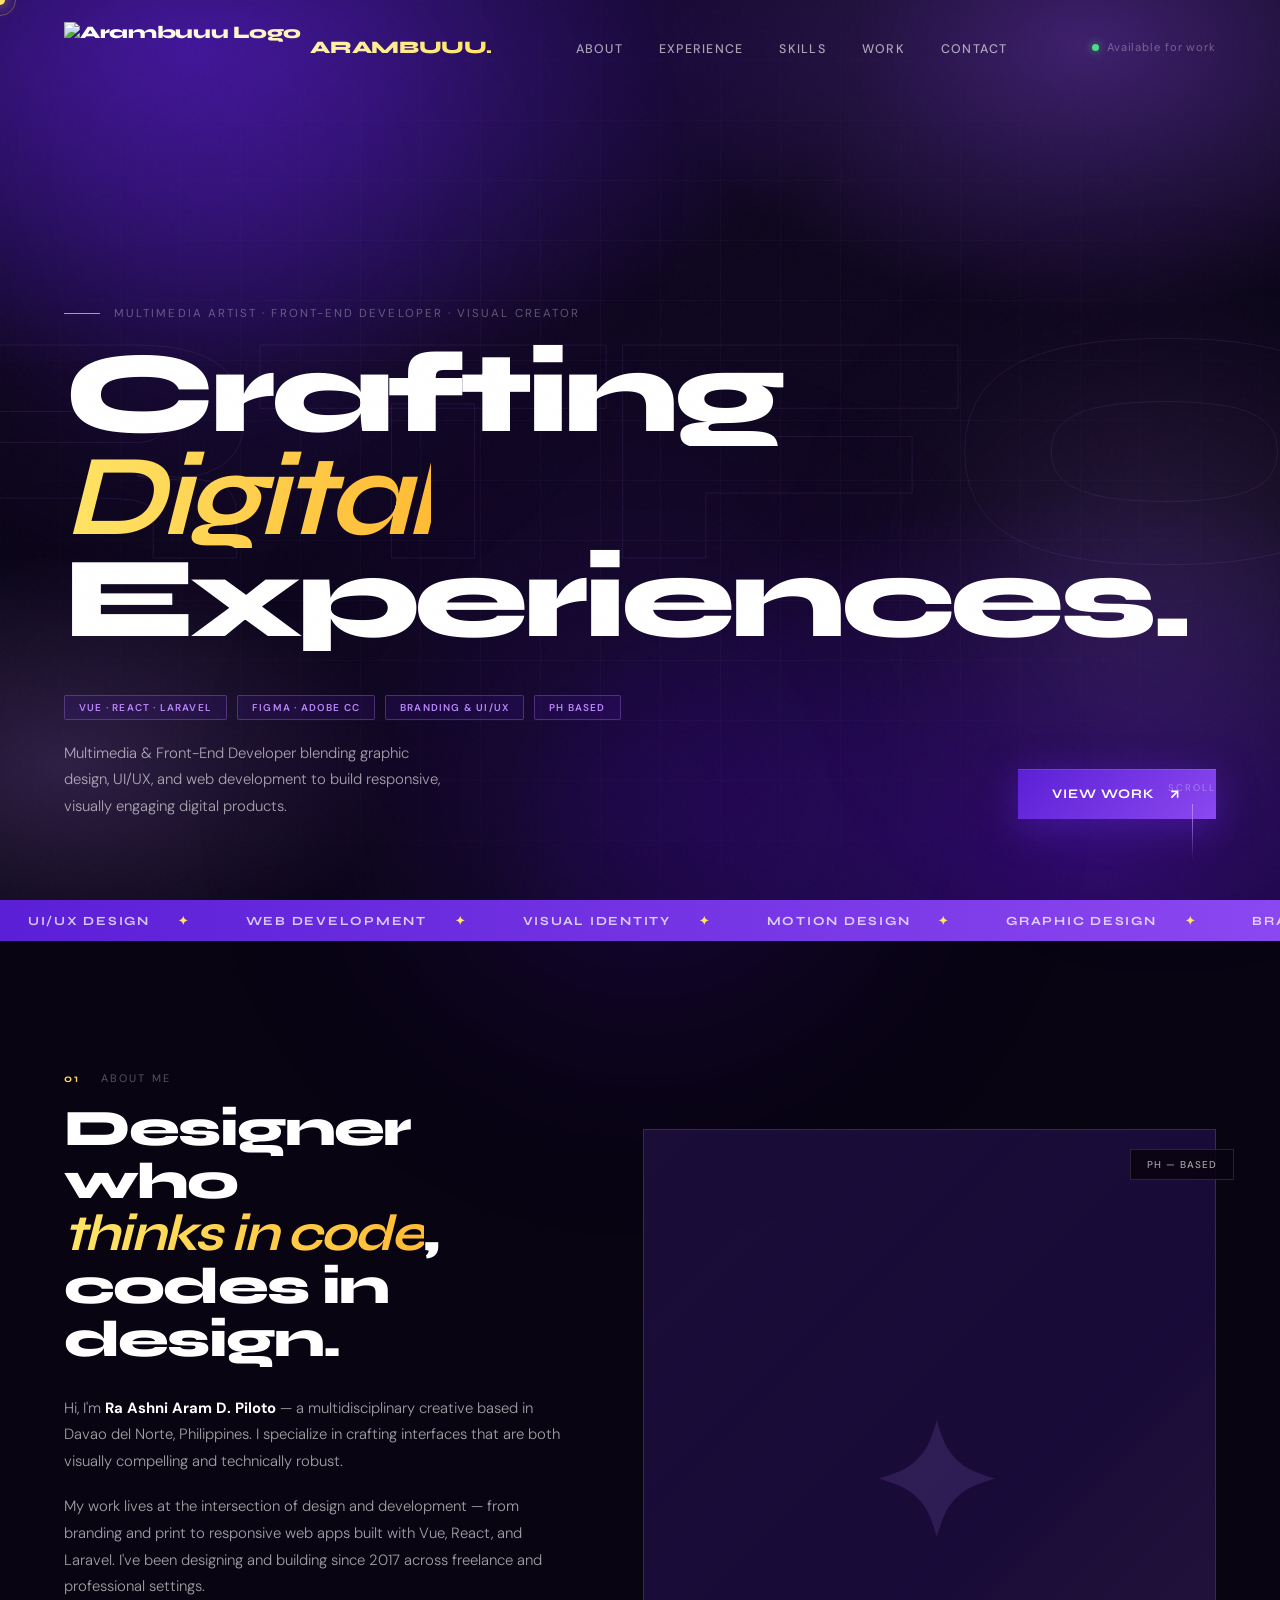
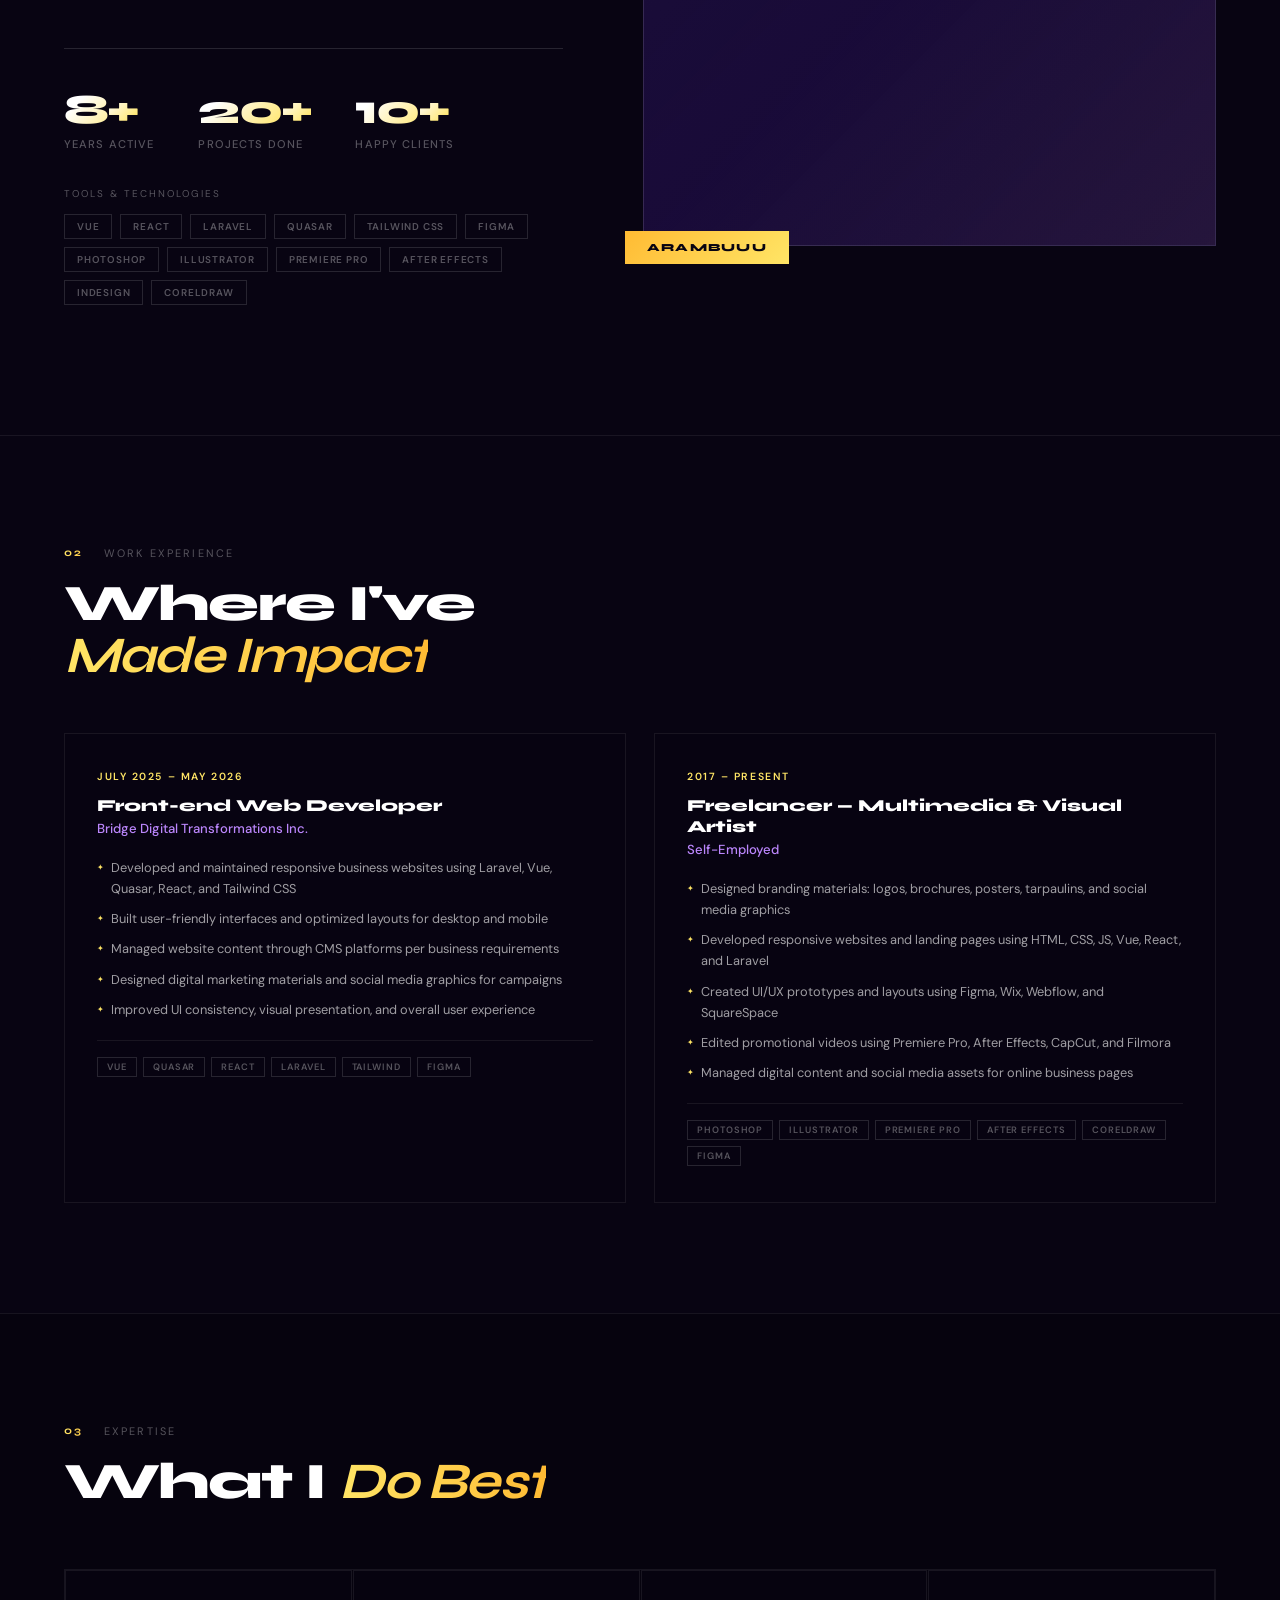
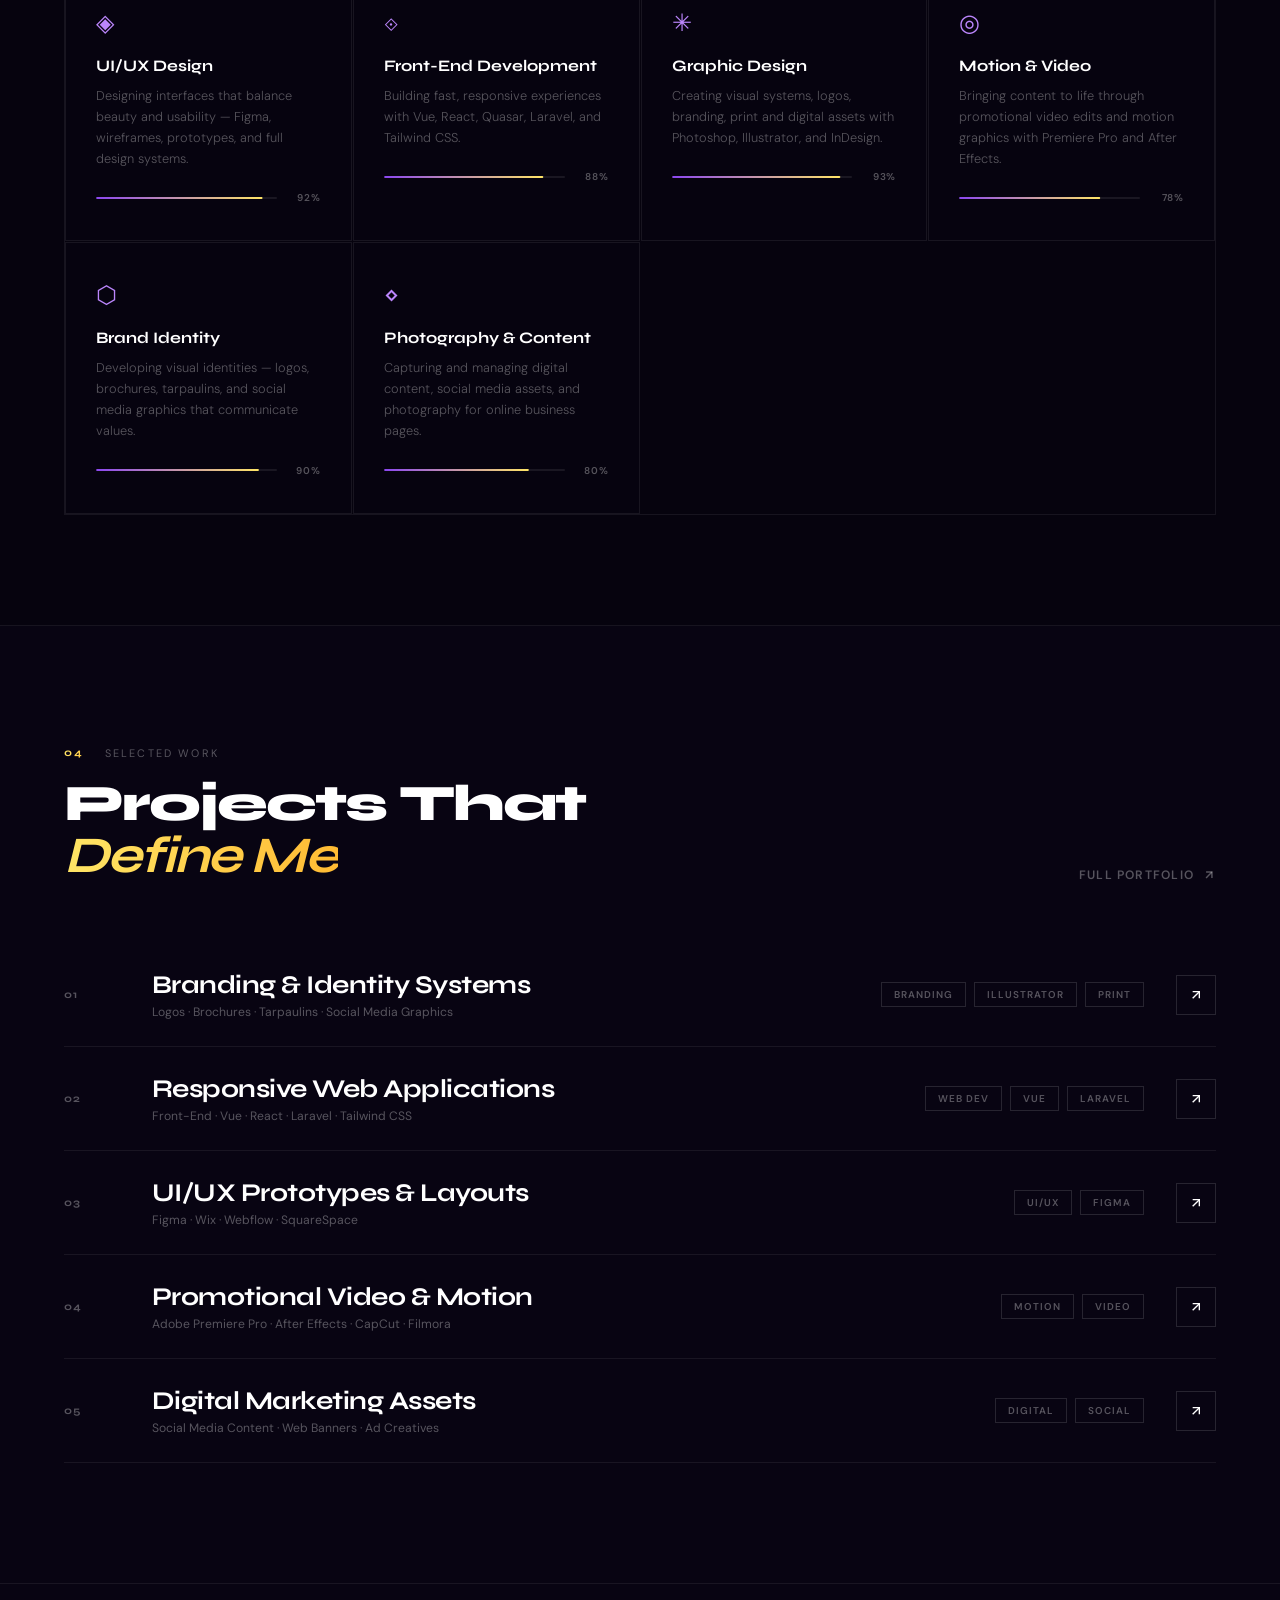
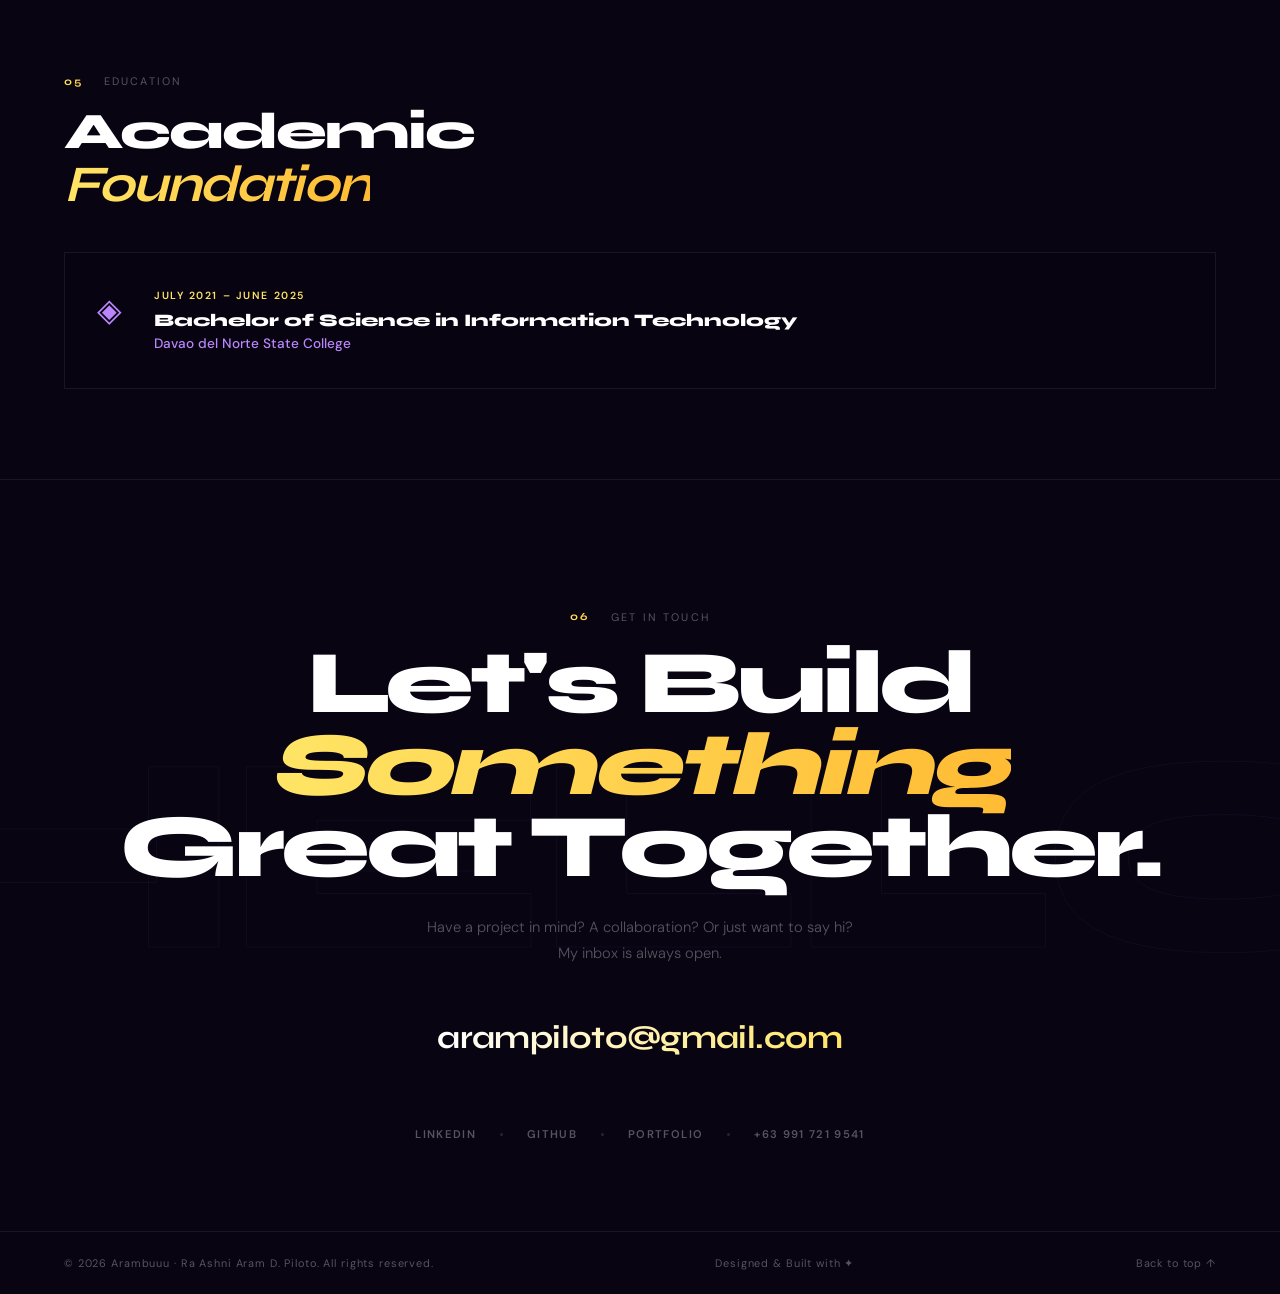
==== index.html @ 21a76e48 "update" ====
<!doctype html>
<html lang="en">
  <head>
    <meta charset="UTF-8" />
    <meta name="viewport" content="width=device-width, initial-scale=1.0" />
    <title>Arambuuu | Portfolio</title>
    <link
      rel="shortcut icon"
      href="https://ik.imagekit.io/arambuuu/Arambuuu/Arambuuu.png"
      type="image/x-icon"
    />
    <script src="https://cdnjs.cloudflare.com/ajax/libs/gsap/3.12.2/gsap.min.js"></script>
    <script src="https://cdnjs.cloudflare.com/ajax/libs/gsap/3.12.2/ScrollTrigger.min.js"></script>
    <script src="https://cdn.tailwindcss.com"></script>
    <link rel="preconnect" href="https://fonts.googleapis.com" />
    <link
      href="https://fonts.googleapis.com/css2?family=Syne:wght@400;600;700;800&family=DM+Sans:ital,wght@0,300;0,400;0,500;1,300&display=swap"
      rel="stylesheet"
    />
    <link rel="stylesheet" href="css/style.css" />
  </head>
  <body>
    <div class="orb orb-1"></div>
    <div class="orb orb-2"></div>
    <div class="orb orb-3"></div>

    <div id="cursor"></div>
    <div id="cursor-ring"></div>

    <div class="proj-preview" id="projPreview">
      <div class="proj-preview-inner" id="previewContent">✦</div>
    </div>

    <!-- Loader -->
    <div id="loader">
      <div id="loader-text"><span>ARAMBUUU</span></div>
      <div id="loader-bar-wrap"><div id="loader-bar"></div></div>
      <div id="loader-count">000</div>
    </div>

    <!-- Nav -->
    <nav id="navbar">
      <a href="#hero" class="nav-logo">
        <img
          src="https://ik.imagekit.io/arambuuu/Arambuuu/Arambuuu.png"
          alt="Arambuuu Logo"
        />
        <span>ARAMBUUU.</span>
      </a>
      <ul class="nav-links">
        <li><a href="#about">About</a></li>
        <li><a href="#experience">Experience</a></li>
        <li><a href="#skills">Skills</a></li>
        <li><a href="#work">Work</a></li>
        <li><a href="#contact">Contact</a></li>
      </ul>
      <div class="nav-status">
        <div class="nav-dot"></div>
        Available for work
      </div>
    </nav>

    <!-- Hero -->
    <section id="hero">
      <div class="hero-grid"></div>
      <div class="hero-bg-text">PORTFOLIO</div>
      <div class="hero-eyebrow">
        <div class="hero-eyebrow-line"></div>
        <span>Multimedia Artist · Front-End Developer · Visual Creator</span>
      </div>
      <h1 class="hero-title">
        <span class="line"><span>Crafting</span></span>
        <span class="line"
          ><span><em>Digital</em></span></span
        >
        <span class="line"><span>Experiences.</span></span>
      </h1>
      <div class="hero-badges">
        <span class="hero-badge">Vue · React · Laravel</span>
        <span class="hero-badge">Figma · Adobe CC</span>
        <span class="hero-badge">Branding & UI/UX</span>
        <span class="hero-badge">PH Based</span>
      </div>
      <div class="hero-bottom">
        <p class="hero-desc">
          <span
            >Multimedia & Front-End Developer blending graphic design, UI/UX,
            and web development to build responsive, visually engaging digital
            products.</span
          >
        </p>
        <a href="#work" class="hero-cta">
          <span>View Work</span>
          <svg
            width="15"
            height="15"
            viewBox="0 0 24 24"
            fill="none"
            stroke="currentColor"
            stroke-width="2.5"
          >
            <line x1="7" y1="17" x2="17" y2="7" />
            <polyline points="7 7 17 7 17 17" />
          </svg>
        </a>
      </div>
      <div class="hero-scroll-hint">
        <span>Scroll</span>
        <div class="hero-scroll-line"></div>
      </div>
    </section>

    <!-- Marquee -->
    <div class="marquee-wrap">
      <div class="marquee-track">
        <div class="marquee-item">UI/UX Design <span>✦</span></div>
        <div class="marquee-item">Web Development <span>✦</span></div>
        <div class="marquee-item">Visual Identity <span>✦</span></div>
        <div class="marquee-item">Motion Design <span>✦</span></div>
        <div class="marquee-item">Graphic Design <span>✦</span></div>
        <div class="marquee-item">Brand Strategy <span>✦</span></div>
        <div class="marquee-item">Photography <span>✦</span></div>
        <div class="marquee-item">Videography <span>✦</span></div>
        <div class="marquee-item">UI/UX Design <span>✦</span></div>
        <div class="marquee-item">Web Development <span>✦</span></div>
        <div class="marquee-item">Visual Identity <span>✦</span></div>
        <div class="marquee-item">Motion Design <span>✦</span></div>
        <div class="marquee-item">Graphic Design <span>✦</span></div>
        <div class="marquee-item">Brand Strategy <span>✦</span></div>
        <div class="marquee-item">Photography <span>✦</span></div>
        <div class="marquee-item">Videography <span>✦</span></div>
      </div>
    </div>

    <!-- About -->
    <section id="about">
      <div>
        <div class="s-label reveal">
          <span class="s-num">01 &nbsp;</span> About Me
        </div>
        <h2 class="s-title reveal">
          Designer who<br /><em>thinks in code</em>,<br />codes in design.
        </h2>
        <p class="about-text reveal">
          Hi, I'm <strong style="color: #fff">Ra Ashni Aram D. Piloto</strong> —
          a multidisciplinary creative based in Davao del Norte, Philippines. I
          specialize in crafting interfaces that are both visually compelling
          and technically robust.
        </p>
        <p class="about-text reveal">
          My work lives at the intersection of design and development — from
          branding and print to responsive web apps built with Vue, React, and
          Laravel. I've been designing and building since 2017 across freelance
          and professional settings.
        </p>
        <div class="about-stats reveal">
          <div>
            <div class="stat-num">
              8<span
                style="
                  background: inherit;
                  -webkit-background-clip: inherit;
                  -webkit-text-fill-color: inherit;
                "
                >+</span
              >
            </div>
            <div class="stat-label">Years Active</div>
          </div>
          <div>
            <div class="stat-num">
              20<span
                style="
                  background: inherit;
                  -webkit-background-clip: inherit;
                  -webkit-text-fill-color: inherit;
                "
                >+</span
              >
            </div>
            <div class="stat-label">Projects Done</div>
          </div>
          <div>
            <div class="stat-num">
              10<span
                style="
                  background: inherit;
                  -webkit-background-clip: inherit;
                  -webkit-text-fill-color: inherit;
                "
                >+</span
              >
            </div>
            <div class="stat-label">Happy Clients</div>
          </div>
        </div>
        <div class="tools-strip reveal">
          <div class="tools-label">Tools & Technologies</div>
          <div class="tools-list">
            <span class="tool-chip">Vue</span>
            <span class="tool-chip">React</span>
            <span class="tool-chip">Laravel</span>
            <span class="tool-chip">Quasar</span>
            <span class="tool-chip">Tailwind CSS</span>
            <span class="tool-chip">Figma</span>
            <span class="tool-chip">Photoshop</span>
            <span class="tool-chip">Illustrator</span>
            <span class="tool-chip">Premiere Pro</span>
            <span class="tool-chip">After Effects</span>
            <span class="tool-chip">InDesign</span>
            <span class="tool-chip">CorelDRAW</span>
          </div>
        </div>
      </div>
      <div class="about-img-wrap reveal-l">
        <div class="about-img-box">
          <div class="about-img-placeholder">✦</div>
        </div>
        <div class="about-tag">Arambuuu</div>
        <div class="about-tag-2">PH — Based</div>
      </div>
    </section>

    <!-- Experience -->
    <section id="experience">
      <div class="s-label reveal">
        <span class="s-num">02 &nbsp;</span> Work Experience
      </div>
      <h2 class="s-title reveal">Where I've<br /><em>Made Impact</em></h2>
      <div class="exp-grid">
        <!-- Job 1 -->
        <div class="exp-card reveal">
          <div class="exp-period">July 2025 – May 2026</div>
          <div class="exp-role">Front-end Web Developer</div>
          <div class="exp-company">Bridge Digital Transformations Inc.</div>
          <ul class="exp-list">
            <li>
              Developed and maintained responsive business websites using
              Laravel, Vue, Quasar, React, and Tailwind CSS
            </li>
            <li>
              Built user-friendly interfaces and optimized layouts for desktop
              and mobile
            </li>
            <li>
              Managed website content through CMS platforms per business
              requirements
            </li>
            <li>
              Designed digital marketing materials and social media graphics for
              campaigns
            </li>
            <li>
              Improved UI consistency, visual presentation, and overall user
              experience
            </li>
          </ul>
          <div class="exp-tools">
            <span class="exp-tool">Vue</span>
            <span class="exp-tool">Quasar</span>
            <span class="exp-tool">React</span>
            <span class="exp-tool">Laravel</span>
            <span class="exp-tool">Tailwind</span>
            <span class="exp-tool">Figma</span>
          </div>
        </div>
        <!-- Job 2 -->
        <div class="exp-card reveal">
          <div class="exp-period">2017 – Present</div>
          <div class="exp-role">Freelancer — Multimedia & Visual Artist</div>
          <div class="exp-company">Self-Employed</div>
          <ul class="exp-list">
            <li>
              Designed branding materials: logos, brochures, posters,
              tarpaulins, and social media graphics
            </li>
            <li>
              Developed responsive websites and landing pages using HTML, CSS,
              JS, Vue, React, and Laravel
            </li>
            <li>
              Created UI/UX prototypes and layouts using Figma, Wix, Webflow,
              and SquareSpace
            </li>
            <li>
              Edited promotional videos using Premiere Pro, After Effects,
              CapCut, and Filmora
            </li>
            <li>
              Managed digital content and social media assets for online
              business pages
            </li>
          </ul>
          <div class="exp-tools">
            <span class="exp-tool">Photoshop</span>
            <span class="exp-tool">Illustrator</span>
            <span class="exp-tool">Premiere Pro</span>
            <span class="exp-tool">After Effects</span>
            <span class="exp-tool">CorelDRAW</span>
            <span class="exp-tool">Figma</span>
          </div>
        </div>
      </div>
    </section>

    <!-- Skills -->
    <section id="skills">
      <div class="skills-hdr">
        <div>
          <div class="s-label">
            <span class="s-num">03 &nbsp;</span> Expertise
          </div>
          <h2 class="s-title" style="margin-bottom: 0">
            What I <em>Do Best</em>
          </h2>
        </div>
      </div>
      <div class="skills-grid">
        <div class="skill-card">
          <span class="skill-icon">◈</span>
          <div class="skill-name">UI/UX Design</div>
          <div class="skill-desc">
            Designing interfaces that balance beauty and usability — Figma,
            wireframes, prototypes, and full design systems.
          </div>
          <div class="skill-level">
            <div class="skill-bar-bg">
              <div class="skill-bar" data-level="0.92"></div>
            </div>
            <div class="skill-pct">92%</div>
          </div>
        </div>
        <div class="skill-card">
          <span class="skill-icon">⟐</span>
          <div class="skill-name">Front-End Development</div>
          <div class="skill-desc">
            Building fast, responsive experiences with Vue, React, Quasar,
            Laravel, and Tailwind CSS.
          </div>
          <div class="skill-level">
            <div class="skill-bar-bg">
              <div class="skill-bar" data-level="0.88"></div>
            </div>
            <div class="skill-pct">88%</div>
          </div>
        </div>
        <div class="skill-card">
          <span class="skill-icon">✳</span>
          <div class="skill-name">Graphic Design</div>
          <div class="skill-desc">
            Creating visual systems, logos, branding, print and digital assets
            with Photoshop, Illustrator, and InDesign.
          </div>
          <div class="skill-level">
            <div class="skill-bar-bg">
              <div class="skill-bar" data-level="0.93"></div>
            </div>
            <div class="skill-pct">93%</div>
          </div>
        </div>
        <div class="skill-card">
          <span class="skill-icon">◎</span>
          <div class="skill-name">Motion & Video</div>
          <div class="skill-desc">
            Bringing content to life through promotional video edits and motion
            graphics with Premiere Pro and After Effects.
          </div>
          <div class="skill-level">
            <div class="skill-bar-bg">
              <div class="skill-bar" data-level="0.78"></div>
            </div>
            <div class="skill-pct">78%</div>
          </div>
        </div>
        <div class="skill-card">
          <span class="skill-icon">⬡</span>
          <div class="skill-name">Brand Identity</div>
          <div class="skill-desc">
            Developing visual identities — logos, brochures, tarpaulins, and
            social media graphics that communicate values.
          </div>
          <div class="skill-level">
            <div class="skill-bar-bg">
              <div class="skill-bar" data-level="0.90"></div>
            </div>
            <div class="skill-pct">90%</div>
          </div>
        </div>
        <div class="skill-card">
          <span class="skill-icon">⋄</span>
          <div class="skill-name">Photography & Content</div>
          <div class="skill-desc">
            Capturing and managing digital content, social media assets, and
            photography for online business pages.
          </div>
          <div class="skill-level">
            <div class="skill-bar-bg">
              <div class="skill-bar" data-level="0.80"></div>
            </div>
            <div class="skill-pct">80%</div>
          </div>
        </div>
      </div>
    </section>

    <!-- Work -->
    <section id="work">
      <div class="work-hdr">
        <div>
          <div class="s-label">
            <span class="s-num">04 &nbsp;</span> Selected Work
          </div>
          <h2 class="s-title" style="margin-bottom: 0">
            Projects That<br /><em>Define Me</em>
          </h2>
        </div>
        <a
          href="https://arambuuu.my.canva.site/portfolio-arambuuu"
          target="_blank"
          class="all-link"
        >
          Full Portfolio
          <svg
            width="14"
            height="14"
            viewBox="0 0 24 24"
            fill="none"
            stroke="currentColor"
            stroke-width="2.5"
          >
            <line x1="7" y1="17" x2="17" y2="7" />
            <polyline points="7 7 17 7 17 17" />
          </svg>
        </a>
      </div>
      <div class="proj-list">
        <a href="#" class="proj-row" data-preview="◈" data-color="#FFE566">
          <div class="proj-num">01</div>
          <div>
            <div class="proj-name">Branding & Identity Systems</div>
            <div class="proj-sub">
              Logos · Brochures · Tarpaulins · Social Media Graphics
            </div>
          </div>
          <div class="proj-tags">
            <div class="proj-tag">Branding</div>
            <div class="proj-tag">Illustrator</div>
            <div class="proj-tag">Print</div>
          </div>
          <div class="proj-arrow">
            <svg
              width="16"
              height="16"
              viewBox="0 0 24 24"
              fill="none"
              stroke="currentColor"
              stroke-width="2"
            >
              <line x1="7" y1="17" x2="17" y2="7" />
              <polyline points="7 7 17 7 17 17" />
            </svg>
          </div>
        </a>
        <a href="#" class="proj-row" data-preview="⟐" data-color="#BB86FC">
          <div class="proj-num">02</div>
          <div>
            <div class="proj-name">Responsive Web Applications</div>
            <div class="proj-sub">
              Front-End · Vue · React · Laravel · Tailwind CSS
            </div>
          </div>
          <div class="proj-tags">
            <div class="proj-tag">Web Dev</div>
            <div class="proj-tag">Vue</div>
            <div class="proj-tag">Laravel</div>
          </div>
          <div class="proj-arrow">
            <svg
              width="16"
              height="16"
              viewBox="0 0 24 24"
              fill="none"
              stroke="currentColor"
              stroke-width="2"
            >
              <line x1="7" y1="17" x2="17" y2="7" />
              <polyline points="7 7 17 7 17 17" />
            </svg>
          </div>
        </a>
        <a href="#" class="proj-row" data-preview="✳" data-color="#4ADE80">
          <div class="proj-num">03</div>
          <div>
            <div class="proj-name">UI/UX Prototypes & Layouts</div>
            <div class="proj-sub">Figma · Wix · Webflow · SquareSpace</div>
          </div>
          <div class="proj-tags">
            <div class="proj-tag">UI/UX</div>
            <div class="proj-tag">Figma</div>
          </div>
          <div class="proj-arrow">
            <svg
              width="16"
              height="16"
              viewBox="0 0 24 24"
              fill="none"
              stroke="currentColor"
              stroke-width="2"
            >
              <line x1="7" y1="17" x2="17" y2="7" />
              <polyline points="7 7 17 7 17 17" />
            </svg>
          </div>
        </a>
        <a href="#" class="proj-row" data-preview="◎" data-color="#FFBB33">
          <div class="proj-num">04</div>
          <div>
            <div class="proj-name">Promotional Video & Motion</div>
            <div class="proj-sub">
              Adobe Premiere Pro · After Effects · CapCut · Filmora
            </div>
          </div>
          <div class="proj-tags">
            <div class="proj-tag">Motion</div>
            <div class="proj-tag">Video</div>
          </div>
          <div class="proj-arrow">
            <svg
              width="16"
              height="16"
              viewBox="0 0 24 24"
              fill="none"
              stroke="currentColor"
              stroke-width="2"
            >
              <line x1="7" y1="17" x2="17" y2="7" />
              <polyline points="7 7 17 7 17 17" />
            </svg>
          </div>
        </a>
        <a href="#" class="proj-row" data-preview="⬡" data-color="#8B47F0">
          <div class="proj-num">05</div>
          <div>
            <div class="proj-name">Digital Marketing Assets</div>
            <div class="proj-sub">
              Social Media Content · Web Banners · Ad Creatives
            </div>
          </div>
          <div class="proj-tags">
            <div class="proj-tag">Digital</div>
            <div class="proj-tag">Social</div>
          </div>
          <div class="proj-arrow">
            <svg
              width="16"
              height="16"
              viewBox="0 0 24 24"
              fill="none"
              stroke="currentColor"
              stroke-width="2"
            >
              <line x1="7" y1="17" x2="17" y2="7" />
              <polyline points="7 7 17 7 17 17" />
            </svg>
          </div>
        </a>
      </div>
    </section>

    <!-- Education -->
    <section id="education">
      <div class="s-label reveal">
        <span class="s-num">05 &nbsp;</span> Education
      </div>
      <h2 class="s-title reveal">Academic<br /><em>Foundation</em></h2>
      <div class="edu-card reveal">
        <div class="edu-icon">◈</div>
        <div>
          <div class="edu-year">July 2021 – June 2025</div>
          <div class="edu-degree">
            Bachelor of Science in Information Technology
          </div>
          <div class="edu-school">Davao del Norte State College</div>
        </div>
      </div>
    </section>

    <!-- Contact -->
    <section id="contact">
      <div class="contact-bg">HELLO</div>
      <div style="position: relative">
        <div class="s-label reveal" style="justify-content: center">
          <span class="s-num">06 &nbsp;</span> Get in Touch
        </div>
        <h2 class="contact-title reveal">
          Let's Build<br /><em>Something</em><br />Great Together.
        </h2>
        <p class="contact-sub reveal">
          Have a project in mind? A collaboration? Or just want to say hi? My
          inbox is always open.
        </p>
        <a href="mailto:arampiloto@gmail.com" class="contact-email reveal"
          >arampiloto@gmail.com</a
        >
        <div class="contact-socials reveal">
          <a
            href="https://linkedin.com/in/arambuuu"
            target="_blank"
            class="soc-link"
            >LinkedIn</a
          >
          <div class="soc-sep"></div>
          <a href="https://github.com/Arambuuu" target="_blank" class="soc-link"
            >GitHub</a
          >
          <div class="soc-sep"></div>
          <a
            href="https://arambuuu.my.canva.site/portfolio-arambuuu"
            target="_blank"
            class="soc-link"
            >Portfolio</a
          >
          <div class="soc-sep"></div>
          <a href="tel:09917219541" class="soc-link">+63 991 721 9541</a>
        </div>
      </div>
    </section>

    <footer>
      <span
        >© 2026 Arambuuu · Ra Ashni Aram D. Piloto. All rights reserved.</span
      >
      <span>Designed & Built with ✦</span>
      <a href="#hero">Back to top ↑</a>
    </footer>

    <script>
      // Cursor
      const cur = document.getElementById("cursor"),
        ring = document.getElementById("cursor-ring");
      let mx = 0,
        my = 0,
        rx = 0,
        ry = 0;
      document.addEventListener("mousemove", (e) => {
        mx = e.clientX;
        my = e.clientY;
      });
      (function tick() {
        cur.style.left = mx + "px";
        cur.style.top = my + "px";
        rx += (mx - rx) * 0.12;
        ry += (my - ry) * 0.12;
        ring.style.left = rx + "px";
        ring.style.top = ry + "px";
        requestAnimationFrame(tick);
      })();

      // Loader
      const ltxt = document.querySelector("#loader-text span"),
        lbar = document.getElementById("loader-bar"),
        lcnt = document.getElementById("loader-count"),
        ldr = document.getElementById("loader");
      setTimeout(() => {
        ltxt.style.transition = "transform .88s cubic-bezier(.4,0,.2,1)";
        ltxt.style.transform = "translateY(0)";
      }, 80);
      let c = 0;
      const iv = setInterval(() => {
        c += ((Math.random() * 11) | 0) + 1;
        if (c >= 100) {
          c = 100;
          clearInterval(iv);
        }
        lcnt.textContent = String(c).padStart(3, "0");
        lbar.style.width = c + "%";
      }, 55);
      setTimeout(() => {
        ldr.style.transition =
          "opacity .75s ease,transform .75s cubic-bezier(.4,0,.2,1)";
        ldr.style.opacity = "0";
        ldr.style.transform = "translateY(-10px)";
        setTimeout(() => {
          ldr.style.display = "none";
          heroIn();
        }, 750);
      }, 2100);

      // Hero in
      const hlines = document.querySelectorAll(".hero-title .line span"),
        hbrow = document.querySelector(".hero-eyebrow span"),
        hdesc = document.querySelector(".hero-desc span");
      hlines.forEach((el) => (el.style.transform = "translateY(110%)"));
      hbrow.style.cssText += "transform:translateY(20px);opacity:0;";
      hdesc.style.cssText += "transform:translateY(20px);opacity:0;";
      function heroIn() {
        hbrow.style.transition =
          "transform .7s cubic-bezier(.4,0,.2,1) .1s,opacity .7s ease .1s";
        hbrow.style.transform = "translateY(0)";
        hbrow.style.opacity = "1";
        hlines.forEach((el, i) =>
          setTimeout(
            () => {
              el.style.transition = "transform .9s cubic-bezier(.4,0,.2,1)";
              el.style.transform = "translateY(0)";
            },
            190 + i * 130,
          ),
        );
        setTimeout(() => {
          hdesc.style.transition = "transform .8s ease,opacity .8s ease";
          hdesc.style.transform = "translateY(0)";
          hdesc.style.opacity = "1";
        }, 680);
      }

      // Scroll reveal
      const ro = new IntersectionObserver(
        (entries) => {
          entries.forEach((e) => {
            if (!e.isIntersecting) return;
            const el = e.target,
              sibs = el.parentElement.querySelectorAll(".reveal,.reveal-l");
            const i = Array.from(sibs).indexOf(el);
            setTimeout(() => el.classList.add("visible"), i * 110);
            ro.unobserve(el);
          });
        },
        { threshold: 0.12 },
      );
      document
        .querySelectorAll(".reveal,.reveal-l")
        .forEach((el) => ro.observe(el));

      // Skill bars
      const bo = new IntersectionObserver(
        (entries) => {
          entries.forEach((e) => {
            if (!e.isIntersecting) return;
            e.target.querySelectorAll(".skill-bar").forEach((b, i) =>
              setTimeout(
                () => {
                  b.style.transform = `scaleX(${b.dataset.level})`;
                },
                100 + i * 80,
              ),
            );
            bo.unobserve(e.target);
          });
        },
        { threshold: 0.25 },
      );
      document.querySelectorAll("#skills").forEach((el) => bo.observe(el));

      // Project preview
      const pprev = document.getElementById("projPreview"),
        pcon = document.getElementById("previewContent");
      document.querySelectorAll(".proj-row").forEach((row) => {
        row.addEventListener("mouseenter", () => {
          pcon.textContent = row.dataset.preview;
          pcon.style.color = row.dataset.color;
          pprev.style.boxShadow = `0 0 40px ${row.dataset.color}28`;
          pprev.classList.add("visible");
        });
        row.addEventListener("mouseleave", () =>
          pprev.classList.remove("visible"),
        );
        row.addEventListener("mousemove", (e) => {
          pprev.style.left = e.clientX + 26 + "px";
          pprev.style.top = e.clientY - 95 + "px";
        });
      });

      // Parallax
      const hbg = document.querySelector(".hero-bg-text");
      window.addEventListener(
        "scroll",
        () => {
          if (hbg)
            hbg.style.transform = `translate(-50%,calc(-50% + ${scrollY * 0.14}px))`;
        },
        { passive: true },
      );

      // Navbar
      const nav = document.getElementById("navbar");
      window.addEventListener(
        "scroll",
        () => nav.classList.toggle("scrolled", scrollY > 60),
        { passive: true },
      );

      // Counter
      function countUp(el, target) {
        let n = 0;
        const t = setInterval(() => {
          n = Math.min(n + target / 90, target);
          el.textContent = Math.floor(n);
          if (n >= target) clearInterval(t);
        }, 16);
      }
      const so = new IntersectionObserver(
        (entries) => {
          entries.forEach((e) => {
            if (!e.isIntersecting) return;
            e.target.querySelectorAll(".stat-num").forEach((el) => {
              const num = parseInt(el.textContent);
              const suf = el.querySelector("span").outerHTML;
              el.innerHTML = `0${suf}`;
              countUp(el.firstChild, num);
            });
            so.unobserve(e.target);
          });
        },
        { threshold: 0.5 },
      );
      const se = document.querySelector(".about-stats");
      if (se) so.observe(se);

      // Smooth scroll
      document.querySelectorAll('a[href^="#"]').forEach((a) =>
        a.addEventListener("click", (e) => {
          const t = document.querySelector(a.getAttribute("href"));
          if (t) {
            e.preventDefault();
            t.scrollIntoView({ behavior: "smooth" });
          }
        }),
      );
    </script>
  </body>
</html>
---- css/style.css ----
:root {
  --bg-deep: #080412;
  --bg-mid: #120826;
  --bg-card: #1a0e38;
  --purple-1: #5b1fd6;
  --purple-2: #8b47f0;
  --purple-3: #bb86fc;
  --yellow: #ffe566;
  --yellow-2: #ffbb33;
  --white: #ffffff;
  --white-dim: rgba(255, 255, 255, 0.62);
  --white-mute: rgba(255, 255, 255, 0.32);
  --border: rgba(255, 255, 255, 0.07);
  --border-2: rgba(255, 255, 255, 0.13);
}

*,*::before,*::after { box-sizing: border-box; margin: 0; padding: 0; }
html { scroll-behavior: smooth; }

body {
  font-family: "DM Sans", sans-serif;
  color: var(--white);
  overflow-x: hidden;
  cursor: none;
  background-color: var(--bg-deep);
  background-image:
    radial-gradient(ellipse 90% 65% at 15% 5%, rgba(91,31,214,0.6) 0%, transparent 58%),
    radial-gradient(ellipse 60% 55% at 85% 5%, rgba(139,71,240,0.4) 0%, transparent 55%),
    radial-gradient(ellipse 75% 65% at 85% 95%, rgba(72,12,175,0.55) 0%, transparent 62%),
    radial-gradient(ellipse 50% 45% at 5% 85%, rgba(187,134,252,0.2) 0%, transparent 52%),
    radial-gradient(ellipse 100% 100% at 50% 50%, rgba(18,8,38,0.85) 0%, transparent 75%);
  background-attachment: fixed;
}

/* Animated orbs */
.orb { position: fixed; border-radius: 50%; filter: blur(90px); pointer-events: none; z-index: 0; }
.orb-1 { width:700px; height:700px; background:radial-gradient(circle,rgba(91,31,214,0.38) 0%,transparent 70%); top:-180px; left:-140px; animation:orb-a 15s ease-in-out infinite; }
.orb-2 { width:550px; height:550px; background:radial-gradient(circle,rgba(187,134,252,0.22) 0%,transparent 70%); top:35%; right:-160px; animation:orb-b 19s ease-in-out infinite; }
.orb-3 { width:650px; height:650px; background:radial-gradient(circle,rgba(72,12,175,0.32) 0%,transparent 70%); bottom:-220px; left:25%; animation:orb-c 24s ease-in-out infinite; }
@keyframes orb-a { 0%,100%{transform:translate(0,0) scale(1)} 40%{transform:translate(50px,-70px) scale(1.06)} 70%{transform:translate(-25px,35px) scale(0.96)} }
@keyframes orb-b { 0%,100%{transform:translate(0,0) scale(1)} 35%{transform:translate(-45px,55px) scale(1.04)} 70%{transform:translate(30px,-40px) scale(0.98)} }
@keyframes orb-c { 0%,100%{transform:translate(0,0) scale(1)} 45%{transform:translate(40px,-50px) scale(1.05)} 80%{transform:translate(-35px,30px) scale(0.97)} }

/* Grain */
body::before {
  content:"";position:fixed;inset:0;
  background-image:url("data:image/svg+xml,%3Csvg viewBox='0 0 256 256' xmlns='http://www.w3.org/2000/svg'%3E%3Cfilter id='n'%3E%3CfeTurbulence type='fractalNoise' baseFrequency='0.9' numOctaves='4' stitchTiles='stitch'/%3E%3C/filter%3E%3Crect width='100%25' height='100%25' filter='url(%23n)' opacity='0.032'/%3E%3C/svg%3E");
  pointer-events:none;z-index:9990;opacity:0.55;
}

/* Cursor */
#cursor { width:10px;height:10px;background:var(--yellow);border-radius:50%;position:fixed;top:0;left:0;pointer-events:none;z-index:9999;transform:translate(-50%,-50%);box-shadow:0 0 14px rgba(255,229,102,0.8);transition:width .3s,height .3s,background .2s; }
#cursor-ring { width:32px;height:32px;border:1.5px solid rgba(255,229,102,0.45);border-radius:50%;position:fixed;top:0;left:0;pointer-events:none;z-index:9998;transform:translate(-50%,-50%);transition:width .3s,height .3s,opacity .3s,border-color .3s;opacity:0.65; }
body:has(a:hover) #cursor, body:has(button:hover) #cursor { width:18px;height:18px;background:var(--purple-3);box-shadow:0 0 18px rgba(187,134,252,0.7); }
body:has(a:hover) #cursor-ring, body:has(button:hover) #cursor-ring { width:50px;height:50px;opacity:0.22;border-color:var(--purple-3); }

/* Loader */
#loader { position:fixed;inset:0;background:radial-gradient(ellipse 80% 70% at 30% 40%,rgba(91,31,214,0.55) 0%,transparent 60%),radial-gradient(ellipse 60% 60% at 75% 65%,rgba(139,71,240,0.3) 0%,transparent 55%),var(--bg-deep);display:flex;align-items:center;justify-content:center;z-index:9995;flex-direction:column;gap:26px; }
#loader-text { font-family:"Syne",sans-serif;font-size:clamp(3rem,10vw,8rem);font-weight:800;letter-spacing:-0.04em;overflow:hidden;background:linear-gradient(130deg,#fff 25%,var(--yellow) 65%,var(--yellow-2) 100%);-webkit-background-clip:text;-webkit-text-fill-color:transparent;background-clip:text; }
#loader-text span { display:inline-block;transform:translateY(110%); }
#loader-bar-wrap { width:clamp(200px,40vw,400px);height:2px;background:rgba(255,255,255,0.09);border-radius:2px;overflow:hidden; }
#loader-bar { height:100%;background:linear-gradient(90deg,var(--purple-2),var(--yellow));width:0%;border-radius:2px; }
#loader-count { font-size:0.76rem;color:var(--white-mute);letter-spacing:0.22em; }

/* Nav */
nav { position:fixed;top:0;left:0;right:0;z-index:100;padding:22px 5vw;display:flex;align-items:center;justify-content:space-between;transition:background .4s,border-color .4s; }
nav.scrolled { background:rgba(8,4,18,0.82);backdrop-filter:blur(18px) saturate(1.4);border-bottom:1px solid var(--border); }
.nav-logo { display:flex;align-items:center;gap:10px;font-family:"Syne",sans-serif;font-weight:800;font-size:1.1rem;letter-spacing:-0.02em;text-decoration:none;background:linear-gradient(90deg,#fff 10%,var(--yellow) 100%);-webkit-background-clip:text;-webkit-text-fill-color:transparent;background-clip:text; }
.nav-logo img { height:50px; }
.nav-links { display:flex;gap:36px;list-style:none; }
.nav-links a { font-size:0.78rem;letter-spacing:0.1em;text-transform:uppercase;color:var(--white-dim);text-decoration:none;font-weight:500;position:relative;transition:color .25s; }
.nav-links a:hover { color:var(--yellow); }
.nav-links a::after { content:"";position:absolute;bottom:-3px;left:0;right:100%;height:1px;background:var(--yellow);transition:right .35s cubic-bezier(.4,0,.2,1); }
.nav-links a:hover::after { right:0; }
.nav-status { display:flex;align-items:center;gap:8px;font-size:0.7rem;letter-spacing:0.08em;color:var(--white-mute); }
.nav-dot { width:7px;height:7px;background:#4ade80;border-radius:50%;box-shadow:0 0 8px rgba(74,222,128,0.7);animation:pdot 2s infinite; }
@keyframes pdot { 0%,100%{opacity:1;transform:scale(1)} 50%{opacity:0.4;transform:scale(0.7)} }

/* Hero */
#hero { min-height:100svh;display:flex;flex-direction:column;justify-content:flex-end;padding:0 5vw 9vh;position:relative;overflow:hidden;z-index:1; }
.hero-grid { position:absolute;inset:0;pointer-events:none;background-image:linear-gradient(rgba(255,255,255,0.025) 1px,transparent 1px),linear-gradient(90deg,rgba(255,255,255,0.025) 1px,transparent 1px);background-size:60px 60px;mask-image:radial-gradient(ellipse 80% 80% at 50% 50%,black 30%,transparent 80%); }
.hero-bg-text { position:absolute;top:50%;left:50%;transform:translate(-50%,-50%);font-family:"Syne",sans-serif;font-weight:800;font-size:clamp(10rem,26vw,25rem);color:transparent;-webkit-text-stroke:1px rgba(187,134,252,0.1);white-space:nowrap;pointer-events:none;user-select:none;letter-spacing:-0.05em; }
.hero-eyebrow { display:flex;align-items:center;gap:14px;font-size:0.72rem;letter-spacing:0.18em;text-transform:uppercase;color:var(--white-mute);margin-bottom:22px;overflow:hidden; }
.hero-eyebrow span { display:inline-block; }
.hero-eyebrow-line { width:36px;height:1px;background:var(--purple-3);display:inline-block; }
.hero-title { font-family:"Syne",sans-serif;font-weight:800;font-size:clamp(3.5rem,9vw,9.5rem);line-height:0.89;letter-spacing:-0.045em;margin-bottom:44px; }
.hero-title .line { overflow:hidden;display:block; }
.hero-title .line span { display:inline-block;transform:translateY(110%);color:#fff; }
.hero-title em { font-style:italic;font-weight:700;background:linear-gradient(95deg,var(--yellow) 0%,var(--yellow-2) 100%);-webkit-background-clip:text;-webkit-text-fill-color:transparent;background-clip:text; }
.hero-bottom { display:flex;align-items:flex-end;justify-content:space-between;gap:24px; }
.hero-desc { max-width:380px;font-size:0.93rem;line-height:1.78;color:var(--white-dim);font-weight:300;overflow:hidden; }
.hero-desc span { display:inline-block; }
.hero-cta { display:inline-flex;align-items:center;gap:12px;font-family:"Syne",sans-serif;font-size:0.82rem;font-weight:700;letter-spacing:0.08em;text-transform:uppercase;padding:17px 34px;text-decoration:none;cursor:none;position:relative;overflow:hidden;background:linear-gradient(135deg,var(--purple-1),var(--purple-2));color:#fff;box-shadow:0 8px 36px rgba(91,31,214,0.5),inset 0 1px 0 rgba(255,255,255,0.1);transition:box-shadow .35s,transform .2s; }
.hero-cta::before { content:"";position:absolute;inset:0;background:linear-gradient(135deg,var(--yellow-2),var(--yellow));transform:translateX(-101%);transition:transform .42s cubic-bezier(.4,0,.2,1); }
.hero-cta:hover::before { transform:translateX(0); }
.hero-cta:hover { color:var(--bg-deep);box-shadow:0 8px 44px rgba(255,229,102,0.35); }
.hero-cta span,.hero-cta svg { position:relative;z-index:1; }
.hero-cta svg { transition:transform .3s; }
.hero-cta:hover svg { transform:translate(4px,-4px);stroke:var(--bg-deep); }
.hero-scroll-hint { position:absolute;bottom:40px;right:5vw;display:flex;flex-direction:column;align-items:center;gap:10px;font-size:0.6rem;letter-spacing:0.2em;text-transform:uppercase;color:var(--white-mute); }
.hero-scroll-line { width:1px;height:56px;background:linear-gradient(to bottom,var(--purple-3),transparent);animation:sline 2.2s ease-in-out infinite; }
@keyframes sline { 0%{transform:scaleY(0);transform-origin:top} 50%{transform:scaleY(1);transform-origin:top} 51%{transform:scaleY(1);transform-origin:bottom} 100%{transform:scaleY(0);transform-origin:bottom} }

/* Hero badges */
.hero-badges { display:flex;gap:10px;flex-wrap:wrap;margin-bottom:20px; }
.hero-badge { font-size:0.62rem;font-weight:600;letter-spacing:0.12em;text-transform:uppercase;padding:5px 14px;border:1px solid rgba(187,134,252,0.3);color:var(--purple-3);background:rgba(91,31,214,0.12);border-radius:2px; }

/* Marquee */
.marquee-wrap { overflow:hidden;padding:13px 0;position:relative;z-index:1;background:linear-gradient(90deg,var(--purple-1) 0%,var(--purple-2) 50%,var(--purple-1) 100%);background-size:200% auto;animation:gshift 7s linear infinite; }
@keyframes gshift { to{background-position:200% center} }
.marquee-track { display:flex;animation:marquee 18s linear infinite;white-space:nowrap; }
.marquee-item { display:flex;align-items:center;gap:28px;padding:0 28px;font-family:"Syne",sans-serif;font-size:0.78rem;font-weight:700;letter-spacing:0.14em;text-transform:uppercase;color:rgba(255,255,255,0.75); }
.marquee-item span { color:var(--yellow); }
@keyframes marquee { from{transform:translateX(0)} to{transform:translateX(-50%)} }

/* Section shared */
.s-label { font-size:0.68rem;letter-spacing:0.2em;text-transform:uppercase;color:var(--white-mute);margin-bottom:18px;display:flex;align-items:center;gap:10px; }
.s-num { font-family:"Syne",sans-serif;font-weight:700;font-size:0.68rem;background:linear-gradient(90deg,var(--yellow),var(--yellow-2));-webkit-background-clip:text;-webkit-text-fill-color:transparent;background-clip:text; }
.s-title { font-family:"Syne",sans-serif;font-weight:800;font-size:clamp(2rem,4vw,3.7rem);line-height:1.03;letter-spacing:-0.035em;margin-bottom:28px;color:#fff; }
.s-title em { font-style:italic;font-weight:700;background:linear-gradient(90deg,var(--yellow) 0%,var(--yellow-2) 100%);-webkit-background-clip:text;-webkit-text-fill-color:transparent;background-clip:text; }

/* About */
#about { padding:130px 5vw;display:grid;grid-template-columns:1fr 1.15fr;gap:80px;align-items:center;position:relative;z-index:1; }
.about-text { font-size:0.93rem;line-height:1.8;color:var(--white-dim);margin-bottom:18px;font-weight:300; }
.about-stats { display:flex;gap:44px;margin-top:48px;padding-top:40px;border-top:1px solid var(--border-2); }
.stat-num { font-family:"Syne",sans-serif;font-weight:800;font-size:2.6rem;letter-spacing:-0.04em;line-height:1;background:linear-gradient(135deg,#fff 20%,var(--yellow) 80%);-webkit-background-clip:text;-webkit-text-fill-color:transparent;background-clip:text; }
.stat-label { font-size:0.7rem;letter-spacing:0.1em;text-transform:uppercase;color:var(--white-mute);margin-top:6px;font-weight:500; }
.about-img-wrap { position:relative; }
.about-img-box { width:100%;aspect-ratio:4/5;background:linear-gradient(135deg,var(--bg-card) 0%,rgba(91,31,214,0.2) 100%);border:1px solid var(--border-2);overflow:hidden;position:relative; }
.about-img-box::after { content:"";position:absolute;inset:0;background:linear-gradient(135deg,transparent 55%,rgba(255,229,102,0.06)); }
.about-img-box img { width:100%;height:100%;object-fit:cover;display:block; }
.about-img-placeholder { width:100%;height:100%;display:flex;align-items:center;justify-content:center;font-family:"Syne",sans-serif;font-size:clamp(5rem,12vw,10rem);font-weight:800;color:rgba(187,134,252,0.14);letter-spacing:-0.05em; }
.about-tag { position:absolute;bottom:-18px;left:-18px;background:linear-gradient(135deg,var(--yellow-2),var(--yellow));color:var(--bg-deep);font-family:"Syne",sans-serif;font-size:0.68rem;font-weight:800;letter-spacing:0.12em;text-transform:uppercase;padding:10px 22px; }
.about-tag-2 { position:absolute;top:20px;right:-18px;background:rgba(8,4,18,0.88);border:1px solid var(--border-2);color:var(--white-dim);font-size:0.62rem;font-weight:500;letter-spacing:0.1em;text-transform:uppercase;padding:8px 16px; }

/* Tools strip */
.tools-strip { margin-top:36px; }
.tools-label { font-size:0.62rem;letter-spacing:0.2em;text-transform:uppercase;color:var(--white-mute);margin-bottom:14px; }
.tools-list { display:flex;flex-wrap:wrap;gap:8px; }
.tool-chip { font-size:0.62rem;font-weight:600;letter-spacing:0.08em;text-transform:uppercase;padding:5px 12px;border:1px solid var(--border-2);color:var(--white-mute);transition:border-color .25s,color .25s; }
.tool-chip:hover { border-color:rgba(255,229,102,0.3);color:var(--yellow); }

/* Experience */
#experience { padding:110px 5vw;position:relative;z-index:1;border-top:1px solid var(--border); }
.exp-grid { display:grid;grid-template-columns:1fr 1fr;gap:28px;margin-top:50px; }
.exp-card { padding:36px 32px;background:rgba(8,4,18,0.55);border:1px solid var(--border);position:relative;overflow:hidden;transition:background .35s,border-color .35s; }
.exp-card::before { content:"";position:absolute;top:0;left:0;right:0;height:2px;background:linear-gradient(90deg,var(--purple-2),var(--yellow));transform:scaleX(0);transform-origin:left;transition:transform .45s cubic-bezier(.4,0,.2,1); }
.exp-card:hover::before { transform:scaleX(1); }
.exp-card:hover { background:rgba(91,31,214,0.1);border-color:rgba(255,255,255,0.2); }
.exp-period { font-size:0.65rem;letter-spacing:0.15em;text-transform:uppercase;color:var(--yellow);margin-bottom:12px;font-weight:600; }
.exp-role { font-family:"Syne",sans-serif;font-size:1.05rem;font-weight:800;color:#fff;margin-bottom:4px; }
.exp-company { font-size:0.82rem;color:var(--purple-3);margin-bottom:20px;font-weight:500; }
.exp-list { list-style:none;display:flex;flex-direction:column;gap:9px; }
.exp-list li { font-size:0.8rem;color:var(--white-dim);line-height:1.65;padding-left:14px;position:relative; }
.exp-list li::before { content:"✦";position:absolute;left:0;color:var(--yellow);font-size:0.5rem;top:4px; }
.exp-tools { margin-top:20px;padding-top:16px;border-top:1px solid var(--border);display:flex;flex-wrap:wrap;gap:6px; }
.exp-tool { font-size:0.58rem;font-weight:600;letter-spacing:0.1em;text-transform:uppercase;padding:3px 9px;border:1px solid var(--border-2);color:var(--white-mute); }

/* Skills */
#skills { padding:110px 5vw;position:relative;z-index:1;background:rgba(0,0,0,0.2);border-top:1px solid var(--border);border-bottom:1px solid var(--border); }
.skills-hdr { display:flex;align-items:flex-end;justify-content:space-between;margin-bottom:60px; }
.skills-grid { display:grid;grid-template-columns:repeat(auto-fill,minmax(280px,1fr));gap:1px;border:1px solid var(--border); }
.skill-card { padding:36px 30px;background:rgba(8,4,18,0.55);border:1px solid var(--border);position:relative;overflow:hidden;transition:background .35s; }
.skill-card::before { content:"";position:absolute;bottom:0;left:0;right:100%;height:2px;background:linear-gradient(90deg,var(--purple-2),var(--yellow));transition:right .45s cubic-bezier(.4,0,.2,1); }
.skill-card:hover::before { right:0; }
.skill-card:hover { background:rgba(91,31,214,0.12); }
.skill-icon { font-size:1.5rem;margin-bottom:18px;display:block;color:var(--purple-3); }
.skill-name { font-family:"Syne",sans-serif;font-size:1rem;font-weight:700;margin-bottom:10px;color:#fff; }
.skill-desc { font-size:0.8rem;line-height:1.65;color:var(--white-mute);font-weight:300; }
.skill-level { margin-top:22px;display:flex;align-items:center;gap:10px; }
.skill-bar-bg { flex:1;height:2px;background:rgba(255,255,255,0.08);border-radius:2px;overflow:hidden; }
.skill-bar { height:100%;background:linear-gradient(90deg,var(--purple-2),var(--yellow));border-radius:2px;transform-origin:left;transform:scaleX(0);transition:transform 1.1s cubic-bezier(.4,0,.2,1); }
.skill-pct { font-size:0.62rem;font-weight:600;letter-spacing:0.08em;color:var(--white-mute);min-width:34px;text-align:right; }

/* Work */
#work { padding:120px 5vw;position:relative;z-index:1; }
.work-hdr { display:flex;align-items:flex-end;justify-content:space-between;margin-bottom:60px; }
.all-link { display:flex;align-items:center;gap:8px;font-size:0.76rem;font-weight:600;letter-spacing:0.1em;text-transform:uppercase;color:var(--white-mute);text-decoration:none;transition:color .25s; }
.all-link:hover { color:var(--yellow); }
.all-link svg { transition:transform .3s; }
.all-link:hover svg { transform:translate(4px,-4px);stroke:var(--yellow); }
.proj-list { display:flex;flex-direction:column; }
.proj-row { display:grid;grid-template-columns:56px 1fr auto auto;align-items:center;gap:32px;padding:26px 0;border-bottom:1px solid var(--border);text-decoration:none;color:var(--white);position:relative;overflow:hidden;cursor:none;transition:padding-left .35s cubic-bezier(.4,0,.2,1); }
.proj-row::before { content:"";position:absolute;left:-4px;top:0;bottom:0;width:4px;background:linear-gradient(to bottom,var(--purple-2),var(--yellow));transform:scaleY(0);transition:transform .35s cubic-bezier(.4,0,.2,1); }
.proj-row:hover { padding-left:20px; }
.proj-row:hover::before { transform:scaleY(1); }
.proj-num { font-family:"Syne",sans-serif;font-size:0.68rem;font-weight:700;color:var(--white-mute);letter-spacing:0.1em; }
.proj-name { font-family:"Syne",sans-serif;font-size:clamp(1.1rem,2.5vw,1.6rem);font-weight:700;letter-spacing:-0.02em;margin-bottom:4px;white-space:nowrap;overflow:hidden;text-overflow:ellipsis;color:#fff;transition:color .25s; }
.proj-row:hover .proj-name { color:var(--yellow); }
.proj-sub { font-size:0.76rem;color:var(--white-mute); }
.proj-tags { display:flex;gap:8px;flex-wrap:wrap; }
.proj-tag { font-size:0.62rem;font-weight:600;letter-spacing:0.1em;text-transform:uppercase;padding:5px 12px;border:1px solid var(--border-2);color:var(--white-mute);transition:border-color .25s,color .25s; }
.proj-row:hover .proj-tag { border-color:rgba(255,229,102,0.24);color:rgba(255,229,102,0.65); }
.proj-arrow { width:40px;height:40px;border:1px solid var(--border-2);display:flex;align-items:center;justify-content:center;transition:background .25s,border-color .25s; }
.proj-row:hover .proj-arrow { background:var(--yellow);border-color:var(--yellow); }
.proj-row:hover .proj-arrow svg { stroke:var(--bg-deep); }
.proj-preview { position:fixed;pointer-events:none;z-index:50;width:270px;height:190px;background:var(--bg-card);border:1px solid var(--border-2);overflow:hidden;opacity:0;transform:scale(0.85) rotate(-3deg);transition:opacity .3s,transform .3s; }
.proj-preview.visible { opacity:1;transform:scale(1) rotate(0deg); }
.proj-preview-inner { width:100%;height:100%;display:flex;align-items:center;justify-content:center;font-family:"Syne",sans-serif;font-size:3rem;font-weight:800; }

/* Education */
#education { padding:90px 5vw;position:relative;z-index:1;border-top:1px solid var(--border); }
.edu-card { display:flex;align-items:flex-start;gap:32px;padding:36px 32px;background:rgba(8,4,18,0.55);border:1px solid var(--border);margin-top:40px;position:relative;overflow:hidden;transition:background .35s,border-color .35s; }
.edu-card::before { content:"";position:absolute;left:0;top:0;bottom:0;width:3px;background:linear-gradient(to bottom,var(--purple-2),var(--yellow));transform:scaleY(0);transform-origin:top;transition:transform .45s cubic-bezier(.4,0,.2,1); }
.edu-card:hover::before { transform:scaleY(1); }
.edu-card:hover { background:rgba(91,31,214,0.1);border-color:rgba(255,255,255,0.2); }
.edu-icon { font-size:2rem;flex-shrink:0;color:var(--purple-3); }
.edu-year { font-size:0.65rem;letter-spacing:0.15em;text-transform:uppercase;color:var(--yellow);margin-bottom:8px;font-weight:600; }
.edu-degree { font-family:"Syne",sans-serif;font-size:1.1rem;font-weight:800;color:#fff;margin-bottom:4px; }
.edu-school { font-size:0.85rem;color:var(--purple-3);font-weight:500; }

/* Contact */
#contact { padding:130px 5vw 90px;position:relative;z-index:1;text-align:center;overflow:hidden;border-top:1px solid var(--border); }
.contact-bg { position:absolute;inset:0;font-family:"Syne",sans-serif;font-weight:800;font-size:clamp(10rem,22vw,22rem);color:transparent;-webkit-text-stroke:1px rgba(187,134,252,0.06);white-space:nowrap;display:flex;align-items:center;justify-content:center;pointer-events:none;letter-spacing:-0.04em; }
.contact-title { font-family:"Syne",sans-serif;font-weight:800;font-size:clamp(2.5rem,7vw,7.5rem);letter-spacing:-0.045em;line-height:0.92;margin-bottom:26px;position:relative;color:#fff; }
.contact-title em { font-style:italic;background:linear-gradient(90deg,var(--yellow) 0%,var(--yellow-2) 100%);-webkit-background-clip:text;-webkit-text-fill-color:transparent;background-clip:text; }
.contact-sub { font-size:0.92rem;color:var(--white-mute);max-width:440px;margin:0 auto 52px;line-height:1.75;font-weight:300;position:relative; }
.contact-email { display:inline-block;position:relative;font-family:"Syne",sans-serif;font-size:clamp(1.1rem,2.8vw,2rem);font-weight:700;letter-spacing:-0.02em;text-decoration:none;padding-bottom:6px;background:linear-gradient(90deg,#fff 0%,var(--yellow) 100%);-webkit-background-clip:text;-webkit-text-fill-color:transparent;background-clip:text; }
.contact-email::after { content:"";position:absolute;bottom:0;left:0;right:0;height:2px;background:linear-gradient(90deg,var(--purple-2),var(--yellow));transform:scaleX(0);transform-origin:right;transition:transform .4s cubic-bezier(.4,0,.2,1); }
.contact-email:hover::after { transform:scaleX(1);transform-origin:left; }
.contact-socials { display:flex;align-items:center;justify-content:center;gap:24px;margin-top:64px;position:relative; }
.soc-link { font-size:0.7rem;font-weight:600;letter-spacing:0.12em;text-transform:uppercase;color:var(--white-mute);text-decoration:none;transition:color .25s; }
.soc-link:hover { color:var(--yellow); }
.soc-sep { width:3px;height:3px;background:var(--border-2);border-radius:50%; }

/* Footer */
footer { border-top:1px solid var(--border);padding:24px 5vw;display:flex;align-items:center;justify-content:space-between;color:var(--white-mute);font-size:0.68rem;letter-spacing:0.08em;position:relative;z-index:1; }
footer a { color:var(--white-mute);text-decoration:none;transition:color .25s; }
footer a:hover { color:var(--yellow); }

/* Reveals */
.reveal { opacity:0;transform:translateY(36px); }
.reveal.visible { animation:rup .85s cubic-bezier(.4,0,.2,1) forwards; }
@keyframes rup { to{opacity:1;transform:translateY(0)} }
.reveal-l { opacity:0;transform:translateX(-36px); }
.reveal-l.visible { animation:rlft .85s cubic-bezier(.4,0,.2,1) forwards; }
@keyframes rlft { to{opacity:1;transform:translateX(0)} }

/* Responsive */
@media (max-width:900px) {
  .exp-grid { grid-template-columns:1fr; }
}
@media (max-width:768px) {
  #about { grid-template-columns:1fr;gap:60px; }
  .about-img-wrap { order:-1; }
  .hero-bottom { flex-direction:column;align-items:flex-start; }
  .proj-row { grid-template-columns:40px 1fr auto; }
  .proj-tags { display:none; }
  .skills-hdr,.work-hdr { flex-direction:column;align-items:flex-start;gap:16px; }
  .nav-links { display:none; }
  .about-stats { gap:28px; }
  .edu-card { flex-direction:column;gap:16px; }
  .hero-badges { display:none; }
}
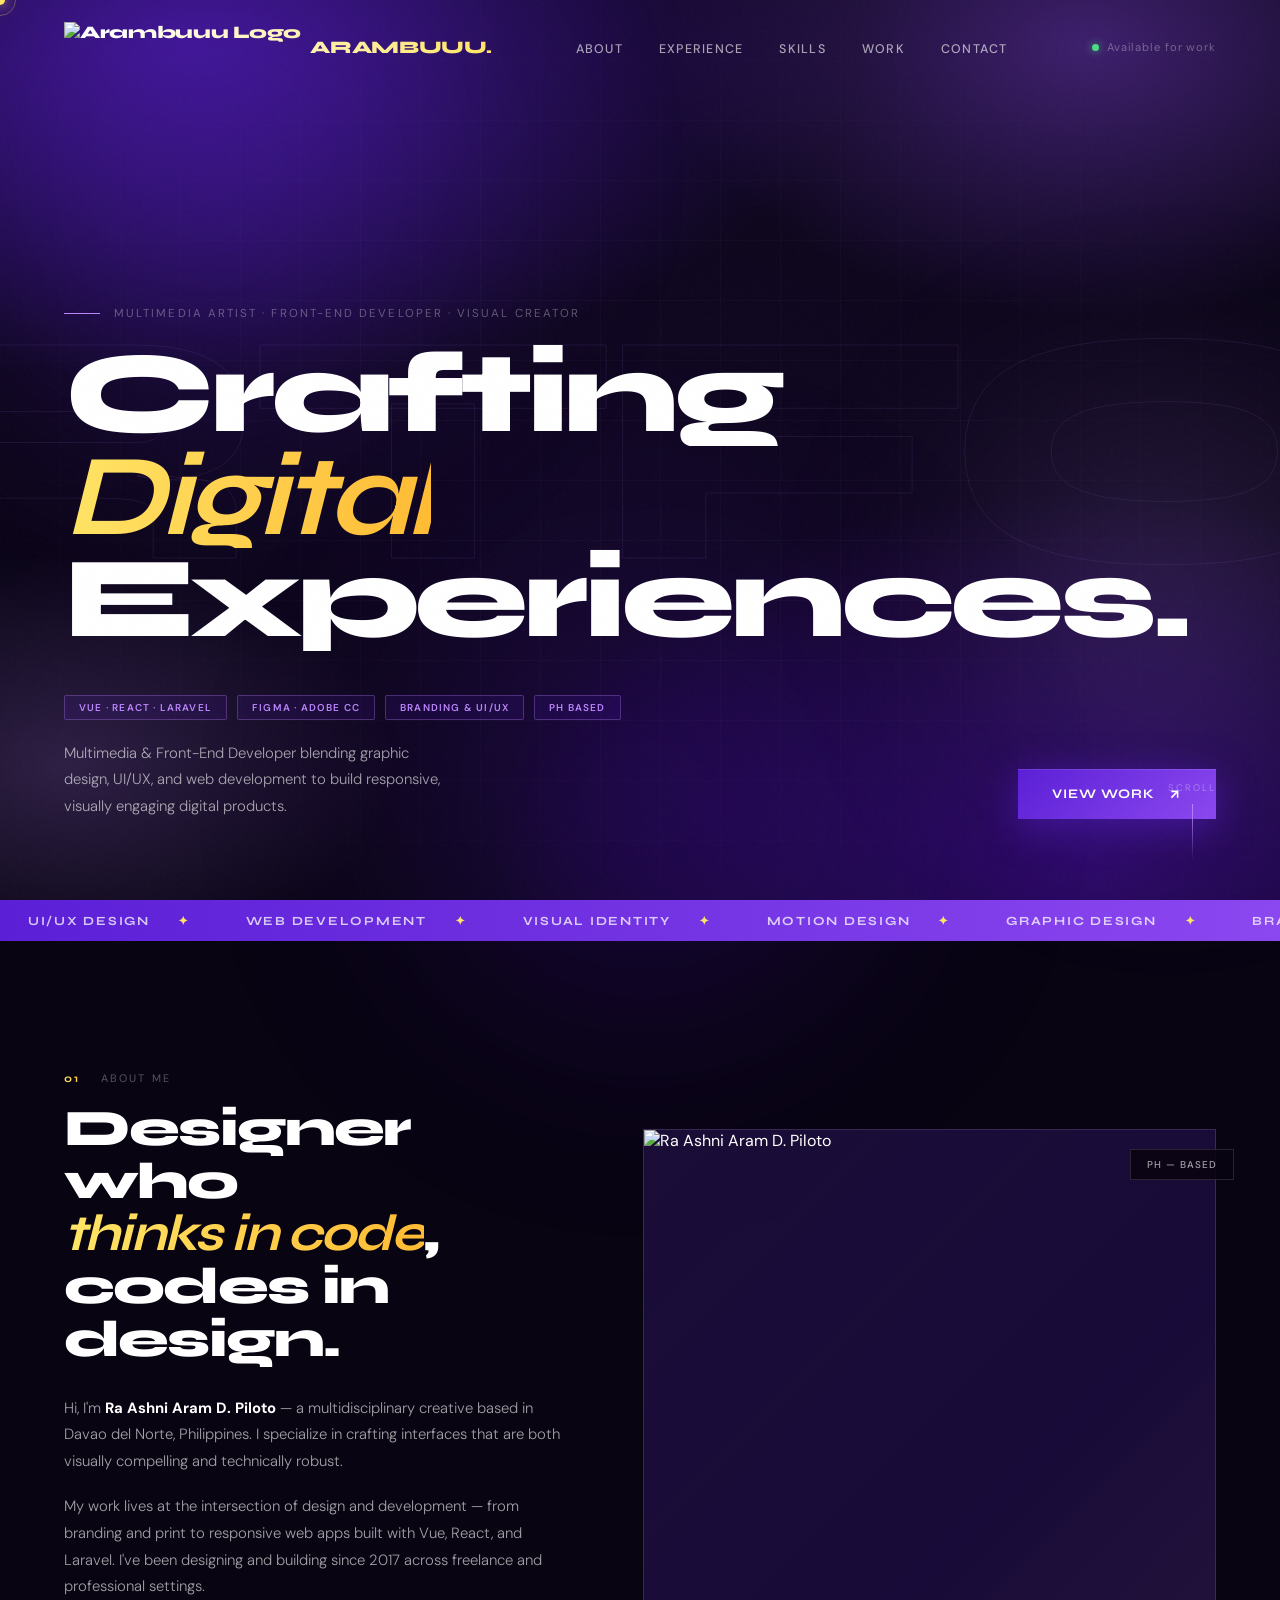
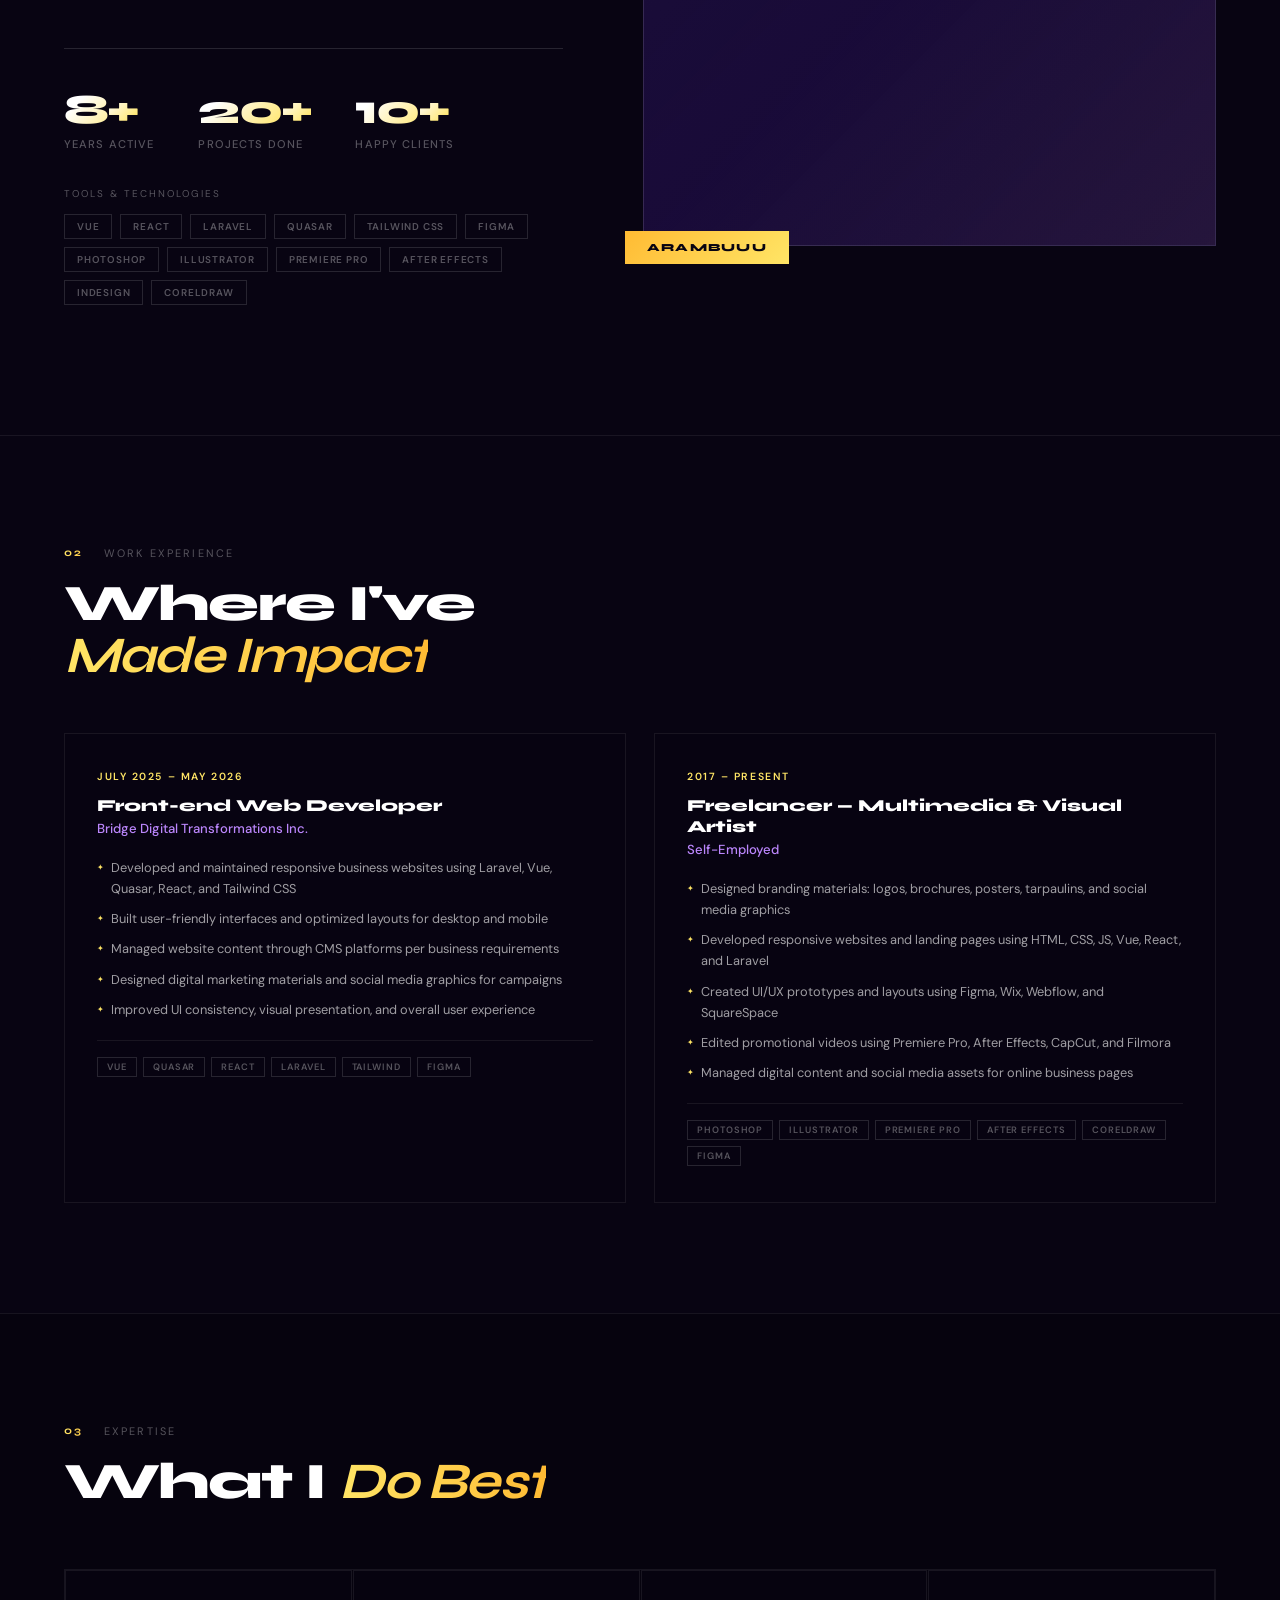
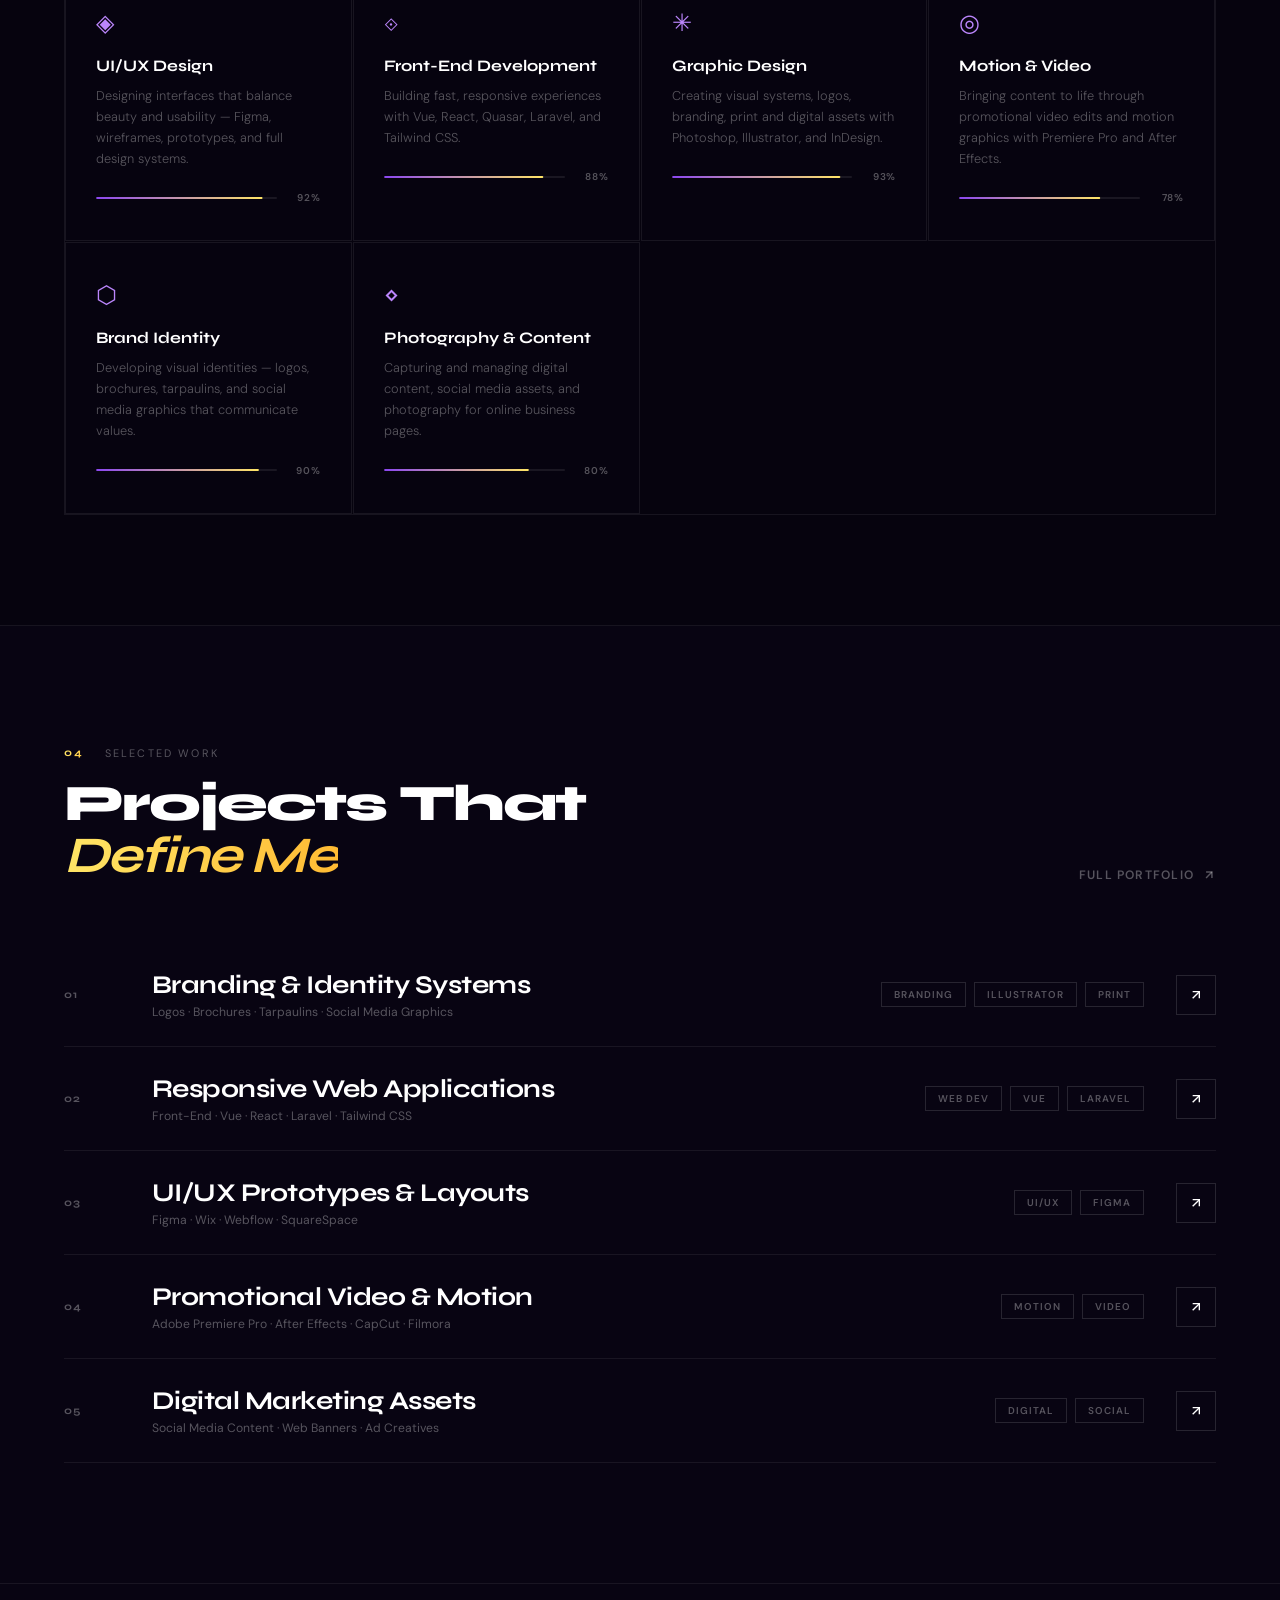
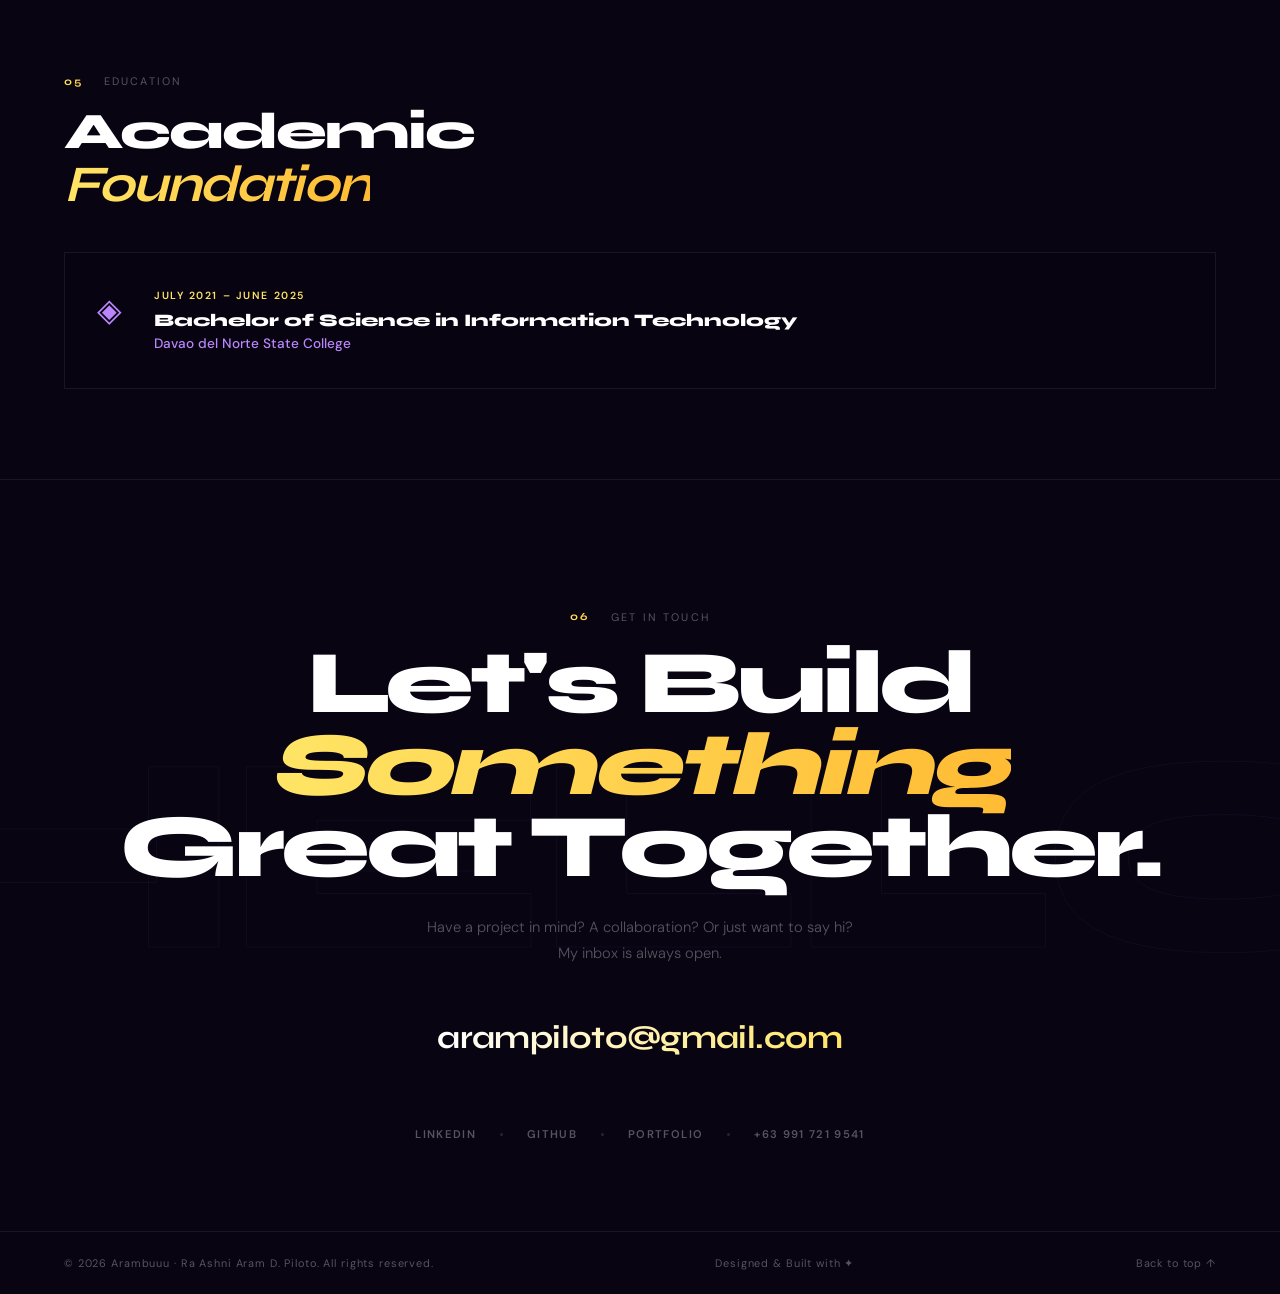
==== commit 848ab299: "changessss" ====
--- a/index.html
+++ b/index.html
@@ -214,7 +214,10 @@
       </div>
       <div class="about-img-wrap reveal-l">
         <div class="about-img-box">
-          <div class="about-img-placeholder">✦</div>
+          <img
+            src="https://ik.imagekit.io/arambuuu/Arambuuu/profile.png"
+            alt="Ra Ashni Aram D. Piloto"
+          />
         </div>
         <div class="about-tag">Arambuuu</div>
         <div class="about-tag-2">PH — Based</div>
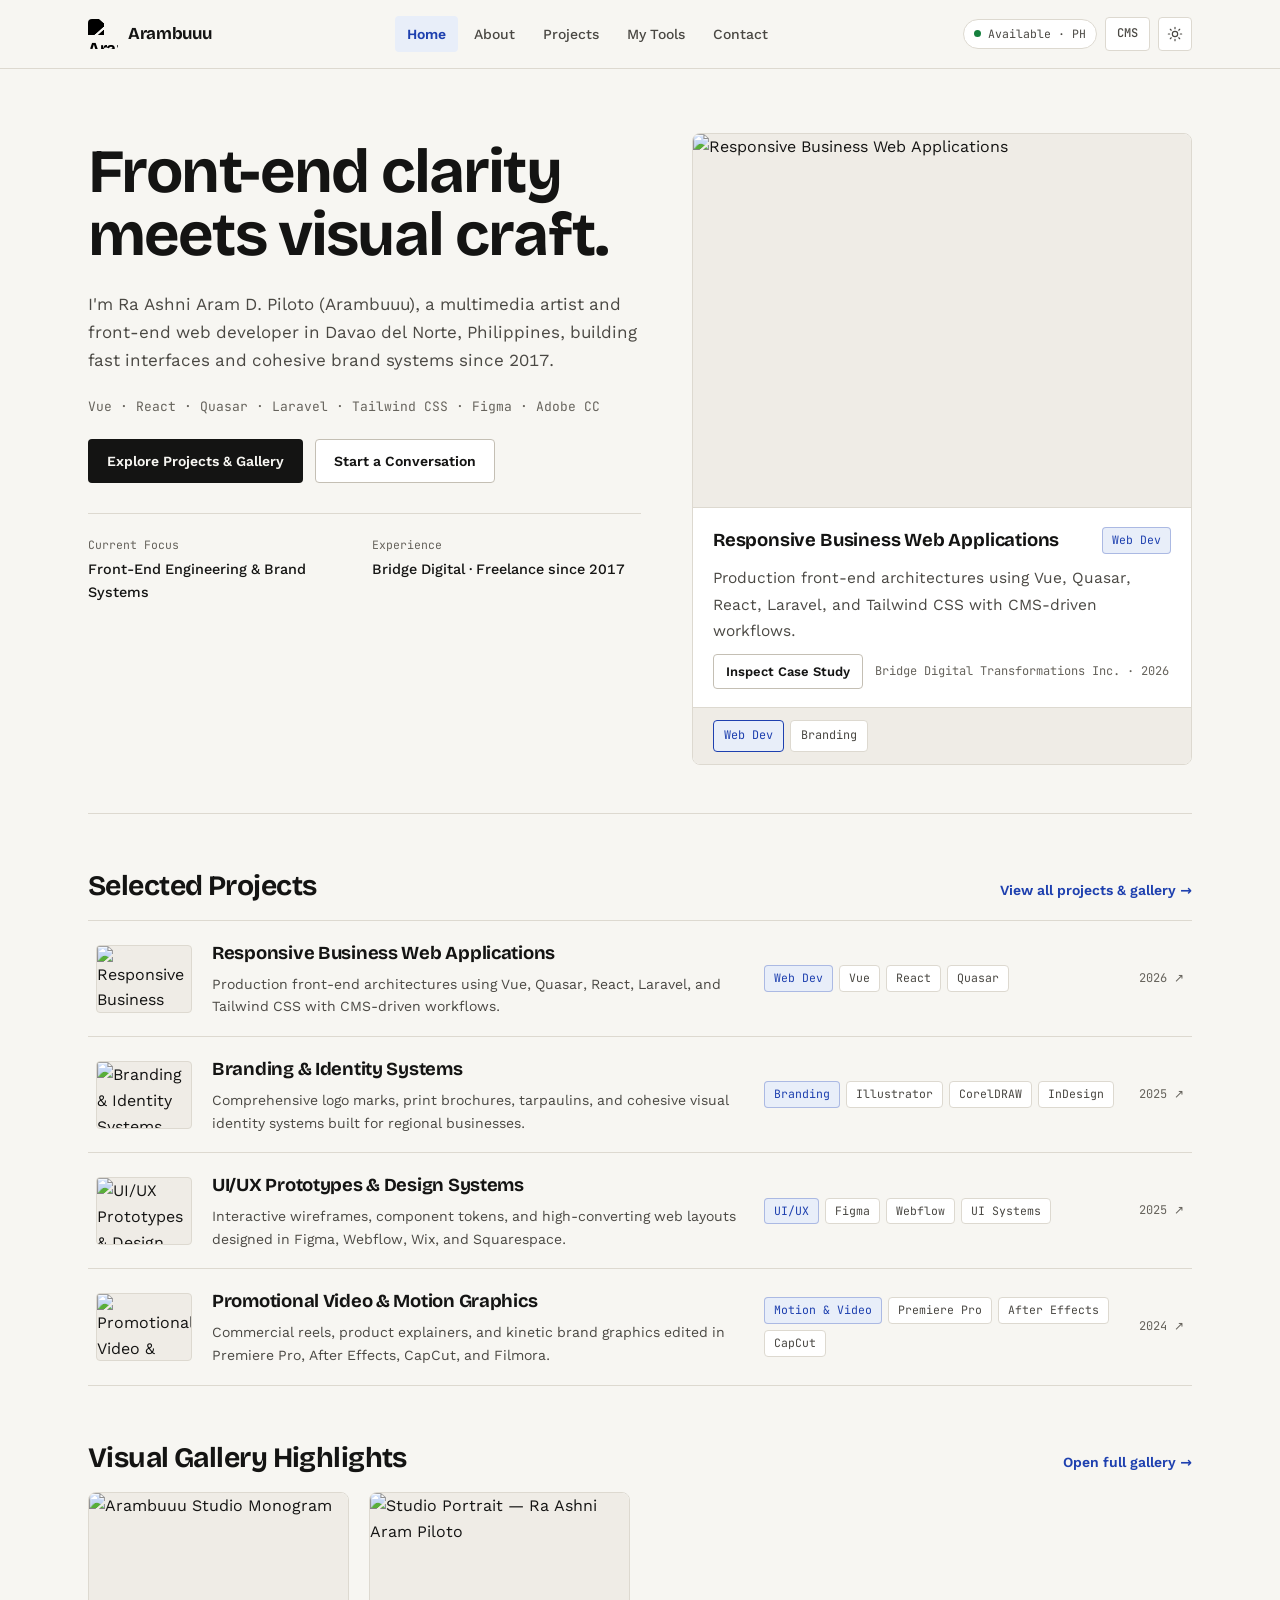
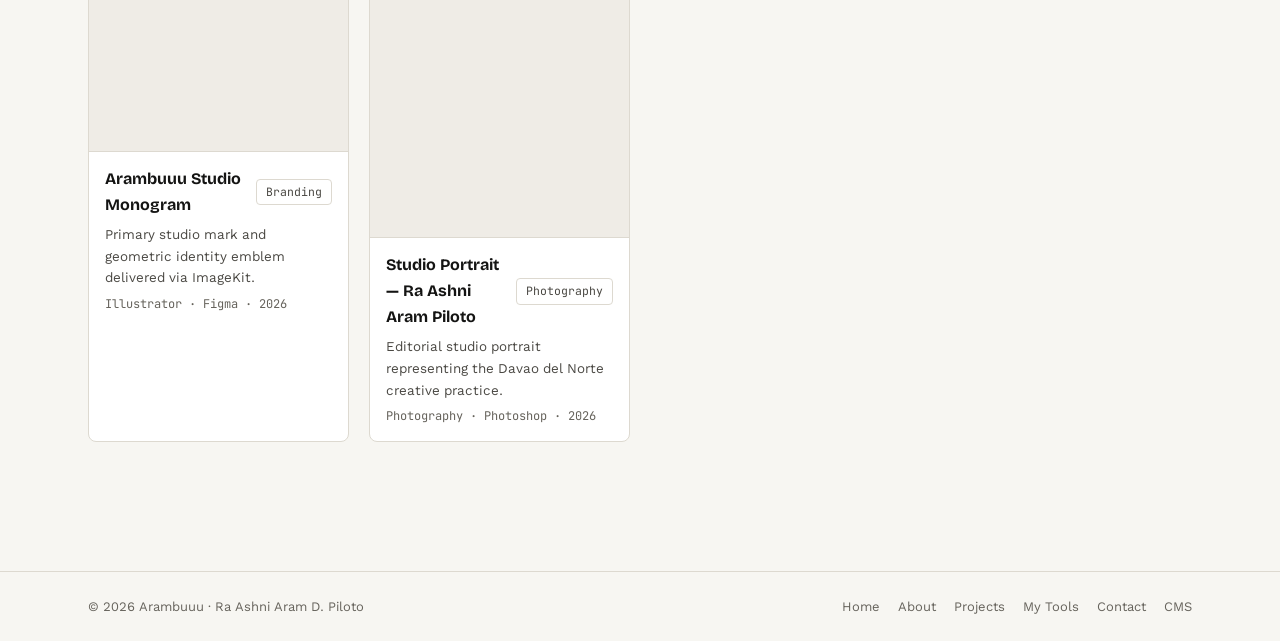
==== commit acd85b96: "feat: add Daylight Studio Monograph portfolio and secure admin CMS" ====
--- a/index.html
+++ b/index.html
@@ -3,833 +3,690 @@
   <head>
     <meta charset="UTF-8" />
     <meta name="viewport" content="width=device-width, initial-scale=1.0" />
-    <title>Arambuuu | Portfolio</title>
+    <meta
+      name="description"
+      content="Portfolio of Ra Ashni Aram D. Piloto (Arambuuu) — Multimedia Artist and Front-End Developer crafting minimal web applications, brand systems, and visual experiences."
+    />
+    <title>Arambuuu — Portfolio</title>
     <link
-      rel="shortcut icon"
-      href="https://ik.imagekit.io/arambuuu/Arambuuu/Arambuuu.png"
-      type="image/x-icon"
+      rel="icon"
+      href="https://ik.imagekit.io/arambuuu/Arambuuu/Arambuuu.png?tr=w-64,f-png"
+      type="image/png"
     />
-    <script src="https://cdnjs.cloudflare.com/ajax/libs/gsap/3.12.2/gsap.min.js"></script>
-    <script src="https://cdnjs.cloudflare.com/ajax/libs/gsap/3.12.2/ScrollTrigger.min.js"></script>
-    <script src="https://cdn.tailwindcss.com"></script>
-    <link rel="preconnect" href="https://fonts.googleapis.com" />
-    <link
-      href="https://fonts.googleapis.com/css2?family=Syne:wght@400;600;700;800&family=DM+Sans:ital,wght@0,300;0,400;0,500;1,300&display=swap"
-      rel="stylesheet"
-    />
-    <link rel="stylesheet" href="css/style.css" />
+    <link rel="stylesheet" href="./css/style.css" />
   </head>
   <body>
-    <div class="orb orb-1"></div>
-    <div class="orb orb-2"></div>
-    <div class="orb orb-3"></div>
-
-    <div id="cursor"></div>
-    <div id="cursor-ring"></div>
-
-    <div class="proj-preview" id="projPreview">
-      <div class="proj-preview-inner" id="previewContent">✦</div>
-    </div>
-
-    <!-- Loader -->
-    <div id="loader">
-      <div id="loader-text"><span>ARAMBUUU</span></div>
-      <div id="loader-bar-wrap"><div id="loader-bar"></div></div>
-      <div id="loader-count">000</div>
-    </div>
-
-    <!-- Nav -->
-    <nav id="navbar">
-      <a href="#hero" class="nav-logo">
+    <header class="site-header">
+      <div class="wrap header-inner">
+        <a href="#home" class="brand-link" data-route="home">
+          <img
+            src="https://ik.imagekit.io/arambuuu/Arambuuu/Arambuuu.png?tr=w-96,q-85,f-auto"
+            alt="Arambuuu mark"
+            width="30"
+            height="30"
+          />
+          <span>Arambuuu</span>
+        </a>
+
+        <nav id="primaryNav" class="primary-nav" aria-label="Primary navigation">
+          <a href="#home" class="nav-link" data-route="home" aria-current="page">Home</a>
+          <a href="#about" class="nav-link" data-route="about">About</a>
+          <a href="#projects" class="nav-link" data-route="projects">Projects</a>
+          <a href="#tools" class="nav-link" data-route="tools">My Tools</a>
+          <a href="#contact" class="nav-link" data-route="contact">Contact</a>
+        </nav>
+
+        <div class="header-actions">
+          <div class="status-pill" title="Current work status">
+            <span class="status-dot" aria-hidden="true"></span>
+            <span>Available · PH</span>
+          </div>
+          <a href="#admin" class="cms-nav-btn" data-route="admin">CMS</a>
+          <button
+            type="button"
+            id="themeToggleBtn"
+            class="icon-btn"
+            aria-label="Toggle color theme"
+            title="Switch light / dark theme"
+          >
+            <svg width="16" height="16" viewBox="0 0 24 24" fill="none" stroke="currentColor" stroke-width="1.75" stroke-linecap="round" stroke-linejoin="round" aria-hidden="true">
+              <circle cx="12" cy="12" r="4"></circle>
+              <path d="M12 2v2M12 20v2M4.93 4.93l1.41 1.41M17.66 17.66l1.41 1.41M2 12h2M20 12h2M6.34 17.66l-1.41 1.41M19.07 4.93l-1.41 1.41"></path>
+            </svg>
+          </button>
+          <button
+            type="button"
+            id="menuToggleBtn"
+            class="icon-btn menu-toggle"
+            aria-expanded="false"
+            aria-controls="primaryNav"
+            aria-label="Toggle navigation menu"
+          >
+            <svg width="18" height="18" viewBox="0 0 24 24" fill="none" stroke="currentColor" stroke-width="1.75" stroke-linecap="round" aria-hidden="true">
+              <line x1="4" y1="7" x2="20" y2="7"></line>
+              <line x1="4" y1="12" x2="20" y2="12"></line>
+              <line x1="4" y1="17" x2="20" y2="17"></line>
+            </svg>
+          </button>
+        </div>
+      </div>
+    </header>
+
+    <main class="wrap">
+      <!-- PAGE 1: HOME -->
+      <section id="page-home" class="page-view is-active" aria-labelledby="homeHeading">
+        <div class="home-spread">
+          <div class="home-thesis">
+            <h1 id="homeHeading" class="display-title">
+              Front-end clarity meets visual craft.
+            </h1>
+            <p class="lead-copy">
+              I'm Ra Ashni Aram D. Piloto (Arambuuu), a multimedia artist and front-end web developer in Davao del Norte, Philippines, building fast interfaces and cohesive brand systems since 2017.
+            </p>
+            <p class="discipline-line">
+              Vue · React · Quasar · Laravel · Tailwind CSS · Figma · Adobe CC
+            </p>
+            <div class="btn-row">
+              <a href="#projects" class="btn btn-primary" data-route="projects">Explore Projects &amp; Gallery</a>
+              <a href="#contact" class="btn btn-secondary" data-route="contact">Start a Conversation</a>
+            </div>
+            <div class="home-meta-list">
+              <div>
+                <div class="meta-label">Current Focus</div>
+                <div class="meta-value">Front-End Engineering &amp; Brand Systems</div>
+              </div>
+              <div>
+                <div class="meta-label">Experience</div>
+                <div class="meta-value">Bridge Digital · Freelance since 2017</div>
+              </div>
+            </div>
+          </div>
+
+          <aside class="specimen-stage" aria-label="Featured work specimen">
+            <div id="homeSpecimenFrame" class="specimen-frame" role="button" tabindex="0" aria-label="Open featured specimen details">
+              <img
+                id="homeSpecimenImg"
+                src="https://ik.imagekit.io/arambuuu/Arambuuu/profile.png?tr=w-960,q-82,f-auto"
+                alt="Featured project specimen"
+              />
+            </div>
+            <div class="specimen-body">
+              <div class="specimen-top">
+                <h2 id="homeSpecimenTitle" class="specimen-title">Loading specimen…</h2>
+                <span id="homeSpecimenCategory" class="chip chip-accent">Work</span>
+              </div>
+              <p id="homeSpecimenSummary" class="body-copy"></p>
+              <div class="btn-row">
+                <button type="button" id="homeSpecimenOpenBtn" class="btn btn-secondary btn-sm">Inspect Case Study</button>
+                <span id="homeSpecimenMeta" class="mono-meta"></span>
+              </div>
+            </div>
+            <div id="homeSpecimenTabs" class="specimen-tabs" role="tablist" aria-label="Switch featured specimen"></div>
+          </aside>
+        </div>
+
+        <div class="section-bar">
+          <h2 class="section-heading">Selected Projects</h2>
+          <a href="#projects" class="text-link" data-route="projects">View all projects &amp; gallery →</a>
+        </div>
+        <div id="homeProjectLedger" class="project-ledger"></div>
+
+        <div class="section-bar">
+          <h2 class="section-heading">Visual Gallery Highlights</h2>
+          <a href="#projects" class="text-link" data-route="projects">Open full gallery →</a>
+        </div>
+        <div id="homeGalleryGrid" class="gallery-grid"></div>
+      </section>
+
+      <!-- PAGE 2: ABOUT -->
+      <section id="page-about" class="page-view" aria-labelledby="aboutHeading">
+        <div class="about-grid">
+          <div>
+            <h1 id="aboutHeading" class="page-title">Designer who thinks in code, codes in design.</h1>
+            <p class="lead-copy" style="margin-bottom: 18px">
+              Hi, I'm Ra Ashni Aram D. Piloto — a multidisciplinary creative and front-end web developer based in Davao del Norte, Philippines.
+            </p>
+            <p class="body-copy" style="margin-bottom: 16px">
+              Since 2017, I have worked across both print and interactive digital products: crafting brand identities, promotional motion graphics, and UI/UX prototypes alongside production web applications built with Vue, React, Quasar, Laravel, and Tailwind CSS.
+            </p>
+            <p class="body-copy">
+              My goal in every project is directness: clean structure, legible typography, honest performance on real devices, and maintainable CMS workflows that teams can actually run without friction.
+            </p>
+          </div>
+
+          <figure class="portrait-figure">
+            <img
+              src="https://ik.imagekit.io/arambuuu/Arambuuu/profile.png?tr=w-720,q-85,f-auto"
+              alt="Portrait of Ra Ashni Aram D. Piloto"
+              loading="lazy"
+            />
+            <figcaption>
+              <span>Ra Ashni Aram D. Piloto</span>
+              <span>Davao del Norte, PH</span>
+            </figcaption>
+          </figure>
+        </div>
+
+        <h2 class="section-heading">Work Experience</h2>
+        <div id="aboutExperienceList" class="timeline-ledger"></div>
+
+        <h2 class="section-heading">Academic Foundation</h2>
+        <div id="aboutEducationBox" class="timeline-ledger"></div>
+      </section>
+
+      <!-- PAGE 3: PROJECTS & GALLERY -->
+      <section id="page-projects" class="page-view" aria-labelledby="projectsHeading">
+        <h1 id="projectsHeading" class="page-title">Projects &amp; Visual Gallery</h1>
+        <p class="lead-copy">
+          Production web builds, UI/UX systems, branding deliverables, and visual works managed live via Supabase and ImageKit.
+        </p>
+
+        <div class="toolbar">
+          <div id="projectCategoryFilters" class="filter-pills" role="group" aria-label="Filter projects by category"></div>
+          <label class="sr-only" for="projectSearchInput">Search projects and gallery</label>
+          <input
+            type="search"
+            id="projectSearchInput"
+            class="search-input"
+            placeholder="Search projects, tags, or tools…"
+          />
+        </div>
+
+        <h2 class="section-heading" style="margin-top: 24px">Case Studies &amp; Builds</h2>
+        <div id="projectsLedger" class="project-ledger"></div>
+
+        <h2 class="section-heading">Visual Gallery</h2>
+        <div id="galleryGrid" class="gallery-grid"></div>
+      </section>
+
+      <!-- PAGE 4: MY TOOLS -->
+      <section id="page-tools" class="page-view" aria-labelledby="toolsHeading">
+        <h1 id="toolsHeading" class="page-title">My Tools</h1>
+        <p class="lead-copy">
+          The software, frameworks, and creative production stack I rely on daily across web engineering, UI/UX design, print, and motion.
+        </p>
+
+        <div class="toolbar">
+          <div id="toolsFilterPills" class="filter-pills" role="group" aria-label="Filter tools by discipline"></div>
+          <span id="toolsCountMeta" class="mono-meta"></span>
+        </div>
+
+        <div class="tools-table-wrap">
+          <table class="tools-table">
+            <thead>
+              <tr>
+                <th>Tool / Stack</th>
+                <th>Discipline</th>
+                <th>Primary Use Case</th>
+                <th>Typical Pairing</th>
+              </tr>
+            </thead>
+            <tbody id="toolsTableBody"></tbody>
+          </table>
+        </div>
+      </section>
+
+      <!-- PAGE 5: CONTACT -->
+      <section id="page-contact" class="page-view" aria-labelledby="contactHeading">
+        <h1 id="contactHeading" class="page-title">Let's build something clear and lasting.</h1>
+        <p class="lead-copy" style="margin-bottom: 36px">
+          Available for front-end development, UI/UX architecture, brand identity systems, and multimedia collaborations.
+        </p>
+
+        <div class="contact-grid">
+          <div>
+            <h2 class="section-heading" style="margin-top: 0">Direct Channels</h2>
+            <div class="contact-ledger">
+              <div class="contact-row">
+                <span class="mono-meta">Email</span>
+                <a href="mailto:arampiloto@gmail.com">arampiloto@gmail.com</a>
+              </div>
+              <div class="contact-row">
+                <span class="mono-meta">Phone</span>
+                <a href="tel:+639917219541">+63 991 721 9541</a>
+              </div>
+              <div class="contact-row">
+                <span class="mono-meta">Location</span>
+                <span>Davao del Norte, Philippines</span>
+              </div>
+              <div class="contact-row">
+                <span class="mono-meta">LinkedIn</span>
+                <a href="https://linkedin.com/in/arambuuu" target="_blank" rel="noopener noreferrer">linkedin.com/in/arambuuu</a>
+              </div>
+              <div class="contact-row">
+                <span class="mono-meta">GitHub</span>
+                <a href="https://github.com/Arambuuu" target="_blank" rel="noopener noreferrer">github.com/Arambuuu</a>
+              </div>
+              <div class="contact-row">
+                <span class="mono-meta">Canva Archive</span>
+                <a href="https://arambuuu.my.canva.site/portfolio-arambuuu" target="_blank" rel="noopener noreferrer">portfolio-arambuuu</a>
+              </div>
+            </div>
+          </div>
+
+          <div class="panel">
+            <h2 class="section-heading" style="margin-top: 0; margin-bottom: 16px">Send an Inquiry</h2>
+            <form id="contactForm" class="form-grid" novalidate>
+              <!-- Honeypot field for spam bots -->
+              <div class="sr-only" aria-hidden="true">
+                <label for="contactWebsite">Leave this blank</label>
+                <input type="text" id="contactWebsite" name="website" tabindex="-1" autocomplete="off" />
+              </div>
+
+              <div class="form-row-2">
+                <div class="field">
+                  <label for="contactName">Your Name</label>
+                  <input type="text" id="contactName" name="sender_name" required maxlength="120" placeholder="Jane Doe" />
+                </div>
+                <div class="field">
+                  <label for="contactEmail">Email Address</label>
+                  <input type="email" id="contactEmail" name="sender_email" required maxlength="180" placeholder="jane@studio.com" />
+                </div>
+              </div>
+
+              <div class="field">
+                <label for="contactSubject">Project Scope / Subject</label>
+                <input type="text" id="contactSubject" name="subject" maxlength="200" placeholder="Web App Front-End / Brand Identity" />
+              </div>
+
+              <div class="field">
+                <label for="contactMessage">Message</label>
+                <textarea id="contactMessage" name="message" rows="5" required maxlength="2000" placeholder="Share timeline, goals, or links..."></textarea>
+              </div>
+
+              <div id="contactFeedback" aria-live="polite"></div>
+
+              <div class="btn-row">
+                <button type="submit" id="contactSubmitBtn" class="btn btn-primary">Send Message</button>
+                <a id="contactMailtoFallback" href="mailto:arampiloto@gmail.com" class="btn btn-ghost">Open Email Client</a>
+              </div>
+            </form>
+          </div>
+        </div>
+      </section>
+
+      <!-- CMS / CONTENT MANAGER (#admin) -->
+      <section id="page-admin" class="page-view" aria-labelledby="adminHeading">
+        <div class="cms-header">
+          <div>
+            <h1 id="adminHeading" class="page-title" style="margin-bottom: 4px">Content Manager (CMS)</h1>
+            <p id="cmsConnectionStatus" class="mono-meta">Checking connection…</p>
+          </div>
+          <div class="btn-row">
+            <a href="#projects" class="btn btn-secondary btn-sm" data-route="projects">View Live Site</a>
+            <button type="button" id="cmsSignOutBtn" class="btn btn-ghost btn-sm" hidden>Sign Out</button>
+          </div>
+        </div>
+
+        <!-- Auth / Setup Gate -->
+        <div id="cmsAuthGate" class="cms-split">
+          <div class="panel">
+            <h2 class="section-heading" style="margin-top: 0; margin-bottom: 14px">Owner Sign-In</h2>
+            <p class="body-copy" style="margin-bottom: 18px">
+              Sign in with your Supabase Auth account to publish or edit Projects, Gallery artworks, and Inquiries. Row Level Security enforces write permissions server-side.
+            </p>
+            <form id="cmsLoginForm" class="form-grid">
+              <div class="field">
+                <label for="cmsLoginEmail">Admin Email</label>
+                <input type="email" id="cmsLoginEmail" required autocomplete="email" placeholder="arampiloto@gmail.com" />
+              </div>
+              <div class="field">
+                <label for="cmsLoginPassword">Password</label>
+                <input type="password" id="cmsLoginPassword" required autocomplete="current-password" placeholder="••••••••••••" />
+              </div>
+              <div id="cmsLoginFeedback" aria-live="polite"></div>
+              <div class="btn-row">
+                <button type="submit" id="cmsLoginSubmitBtn" class="btn btn-primary">Sign In to CMS</button>
+                <button type="button" id="cmsLocalPreviewBtn" class="btn btn-secondary">Use Local Preview Mode</button>
+              </div>
+            </form>
+          </div>
+
+          <div class="panel">
+            <h2 class="section-heading" style="margin-top: 0; margin-bottom: 14px">Supabase &amp; ImageKit Connection</h2>
+            <p class="body-copy" style="margin-bottom: 16px">
+              Connect your free-tier Supabase project URL and public Anon Key. Private ImageKit keys stay strictly in Vercel environment variables (<code class="mono-meta">/api/imagekit-auth</code>).
+            </p>
+            <form id="cmsQuickConfigForm" class="form-grid">
+              <div class="field">
+                <label for="cfgSupabaseUrl">Supabase Project URL</label>
+                <input type="url" id="cfgSupabaseUrl" placeholder="https://xyzcompany.supabase.co" />
+              </div>
+              <div class="field">
+                <label for="cfgSupabaseAnon">Supabase Anon Key</label>
+                <input type="text" id="cfgSupabaseAnon" placeholder="eyJhbGciOi..." />
+              </div>
+              <div class="form-row-2">
+                <div class="field">
+                  <label for="cfgImageKitEndpoint">ImageKit URL Endpoint</label>
+                  <input type="url" id="cfgImageKitEndpoint" placeholder="https://ik.imagekit.io/arambuuu" />
+                </div>
+                <div class="field">
+                  <label for="cfgImageKitFolder">Upload Folder</label>
+                  <input type="text" id="cfgImageKitFolder" placeholder="/Arambuuu/cms" />
+                </div>
+              </div>
+              <div id="cmsConfigFeedback" aria-live="polite"></div>
+              <div class="btn-row">
+                <button type="submit" class="btn btn-secondary">Save Connection</button>
+                <button type="button" id="cmsResetConfigBtn" class="btn btn-ghost">Reset</button>
+              </div>
+            </form>
+          </div>
+        </div>
+
+        <!-- Authenticated CMS Workspace -->
+        <div id="cmsWorkspace" hidden>
+          <div class="cms-tabs" role="tablist" aria-label="CMS sections">
+            <button type="button" class="filter-pill" data-cms-tab="projects" aria-pressed="true">Projects</button>
+            <button type="button" class="filter-pill" data-cms-tab="gallery" aria-pressed="false">Gallery</button>
+            <button type="button" class="filter-pill" data-cms-tab="messages" aria-pressed="false">Inquiries</button>
+            <button type="button" class="filter-pill" data-cms-tab="settings" aria-pressed="false">Connection &amp; Export</button>
+          </div>
+
+          <!-- Tab: Projects Manager -->
+          <div id="cmsTabProjects" class="cms-split">
+            <div class="panel">
+              <div class="specimen-top" style="margin-bottom: 14px">
+                <h2 id="projFormHeading" class="section-heading" style="margin: 0">Add Project</h2>
+                <button type="button" id="projFormResetBtn" class="btn btn-ghost btn-sm">New Entry</button>
+              </div>
+              <form id="cmsProjectForm" class="form-grid">
+                <input type="hidden" id="projId" />
+                <div class="form-row-2">
+                  <div class="field">
+                    <label for="projTitle">Project Title</label>
+                    <input type="text" id="projTitle" required maxlength="160" placeholder="Client Portal Redesign" />
+                  </div>
+                  <div class="field">
+                    <label for="projSlug">URL Slug</label>
+                    <input type="text" id="projSlug" required pattern="[a-z0-9-]+" placeholder="client-portal-redesign" />
+                  </div>
+                </div>
+                <div class="form-row-2">
+                  <div class="field">
+                    <label for="projCategory">Category</label>
+                    <select id="projCategory">
+                      <option value="Web Dev">Web Dev</option>
+                      <option value="UI/UX">UI/UX</option>
+                      <option value="Branding">Branding</option>
+                      <option value="Motion & Video">Motion &amp; Video</option>
+                      <option value="Digital Marketing">Digital Marketing</option>
+                    </select>
+                  </div>
+                  <div class="field">
+                    <label for="projYear">Year</label>
+                    <input type="text" id="projYear" maxlength="20" value="2026" />
+                  </div>
+                </div>
+                <div class="form-row-2">
+                  <div class="field">
+                    <label for="projClient">Client / Context</label>
+                    <input type="text" id="projClient" maxlength="160" placeholder="Bridge Digital / Freelance" />
+                  </div>
+                  <div class="field">
+                    <label for="projLiveUrl">Live / Archive URL (optional)</label>
+                    <input type="url" id="projLiveUrl" placeholder="https://..." />
+                  </div>
+                </div>
+                <div class="field">
+                  <label for="projTags">Tags (comma-separated)</label>
+                  <input type="text" id="projTags" placeholder="Vue, Tailwind CSS, Figma" />
+                </div>
+                <div class="field">
+                  <label for="projSummary">Short Summary</label>
+                  <textarea id="projSummary" rows="2" required maxlength="600" placeholder="One-sentence outcome and scope..."></textarea>
+                </div>
+                <div class="field">
+                  <label for="projDescription">Full Case Study Notes</label>
+                  <textarea id="projDescription" rows="4" maxlength="4000" placeholder="Challenge, architecture, deliverables..."></textarea>
+                </div>
+
+                <!-- ImageKit Dual Input -->
+                <div class="field">
+                  <label for="projImageUrl">Cover Image (ImageKit URL or Path)</label>
+                  <div class="upload-box">
+                    <input type="text" id="projImageUrl" required placeholder="https://ik.imagekit.io/arambuuu/... or /Arambuuu/project.png" />
+                    <div class="btn-row">
+                      <label class="btn btn-secondary btn-sm" style="cursor: pointer">
+                        Upload to ImageKit
+                        <input type="file" id="projImageFile" accept="image/*" class="sr-only" />
+                      </label>
+                      <span id="projUploadStatus" class="mono-meta"></span>
+                    </div>
+                    <img
+                      id="projImagePreview"
+                      class="preview-box"
+                      src="https://ik.imagekit.io/arambuuu/Arambuuu/Arambuuu.png?tr=w-480,q-80,f-auto"
+                      alt="Project cover preview"
+                      hidden
+                    />
+                  </div>
+                </div>
+
+                <div class="form-row-2">
+                  <label style="display: flex; align-items: center; gap: 8px; font-size: 0.9rem">
+                    <input type="checkbox" id="projFeatured" />
+                    Feature on Home Specimen Stage
+                  </label>
+                  <label style="display: flex; align-items: center; gap: 8px; font-size: 0.9rem">
+                    <input type="checkbox" id="projPublished" checked />
+                    Published (visible to visitors)
+                  </label>
+                </div>
+
+                <div id="projFormFeedback" aria-live="polite"></div>
+                <button type="submit" id="projSaveBtn" class="btn btn-primary">Save Project</button>
+              </form>
+            </div>
+
+            <div>
+              <h2 class="section-heading" style="margin-top: 0; margin-bottom: 14px">Manage Projects</h2>
+              <div id="cmsProjectsList" class="cms-list"></div>
+            </div>
+          </div>
+
+          <!-- Tab: Gallery Manager -->
+          <div id="cmsTabGallery" class="cms-split" hidden>
+            <div class="panel">
+              <div class="specimen-top" style="margin-bottom: 14px">
+                <h2 id="galFormHeading" class="section-heading" style="margin: 0">Add Gallery Artwork</h2>
+                <button type="button" id="galFormResetBtn" class="btn btn-ghost btn-sm">New Entry</button>
+              </div>
+              <form id="cmsGalleryForm" class="form-grid">
+                <input type="hidden" id="galId" />
+                <div class="field">
+                  <label for="galTitle">Artwork Title</label>
+                  <input type="text" id="galTitle" required maxlength="160" placeholder="Brand Poster Series 01" />
+                </div>
+                <div class="form-row-2">
+                  <div class="field">
+                    <label for="galCategory">Category</label>
+                    <select id="galCategory">
+                      <option value="Branding">Branding</option>
+                      <option value="UI/UX">UI/UX</option>
+                      <option value="Print & Poster">Print &amp; Poster</option>
+                      <option value="Photography">Photography</option>
+                      <option value="Motion Still">Motion Still</option>
+                    </select>
+                  </div>
+                  <div class="field">
+                    <label for="galAspectRatio">Frame Ratio</label>
+                    <select id="galAspectRatio">
+                      <option value="4/3">4 / 3 (Landscape)</option>
+                      <option value="16/10">16 / 10 (Wide)</option>
+                      <option value="1/1">1 / 1 (Square)</option>
+                      <option value="3/4">3 / 4 (Portrait)</option>
+                    </select>
+                  </div>
+                </div>
+                <div class="form-row-2">
+                  <div class="field">
+                    <label for="galYear">Year</label>
+                    <input type="text" id="galYear" maxlength="20" value="2026" />
+                  </div>
+                  <div class="field">
+                    <label for="galTool">Tools Used</label>
+                    <input type="text" id="galTool" maxlength="120" placeholder="Illustrator · Photoshop" />
+                  </div>
+                </div>
+                <div class="field">
+                  <label for="galCaption">Caption</label>
+                  <textarea id="galCaption" rows="3" maxlength="500" placeholder="Short note about medium, client, or technique..."></textarea>
+                </div>
+
+                <!-- ImageKit Dual Input -->
+                <div class="field">
+                  <label for="galImageUrl">Artwork Image (ImageKit URL or Path)</label>
+                  <div class="upload-box">
+                    <input type="text" id="galImageUrl" required placeholder="https://ik.imagekit.io/arambuuu/... or /Arambuuu/art.png" />
+                    <div class="btn-row">
+                      <label class="btn btn-secondary btn-sm" style="cursor: pointer">
+                        Upload to ImageKit
+                        <input type="file" id="galImageFile" accept="image/*" class="sr-only" />
+                      </label>
+                      <span id="galUploadStatus" class="mono-meta"></span>
+                    </div>
+                    <img
+                      id="galImagePreview"
+                      class="preview-box"
+                      src="https://ik.imagekit.io/arambuuu/Arambuuu/Arambuuu.png?tr=w-480,q-80,f-auto"
+                      alt="Gallery artwork preview"
+                      hidden
+                    />
+                  </div>
+                </div>
+
+                <label style="display: flex; align-items: center; gap: 8px; font-size: 0.9rem">
+                  <input type="checkbox" id="galPublished" checked />
+                  Published (visible in Visual Gallery)
+                </label>
+
+                <div id="galFormFeedback" aria-live="polite"></div>
+                <button type="submit" id="galSaveBtn" class="btn btn-primary">Save Gallery Item</button>
+              </form>
+            </div>
+
+            <div>
+              <h2 class="section-heading" style="margin-top: 0; margin-bottom: 14px">Manage Gallery</h2>
+              <div id="cmsGalleryList" class="cms-list"></div>
+            </div>
+          </div>
+
+          <!-- Tab: Contact Inquiries -->
+          <div id="cmsTabMessages" hidden>
+            <div class="panel">
+              <div class="specimen-top" style="margin-bottom: 16px">
+                <h2 class="section-heading" style="margin: 0">Visitor Inquiries</h2>
+                <button type="button" id="cmsRefreshMsgsBtn" class="btn btn-secondary btn-sm">Refresh</button>
+              </div>
+              <div id="cmsMessagesList" class="cms-list"></div>
+            </div>
+          </div>
+
+          <!-- Tab: Connection & Export -->
+          <div id="cmsTabSettings" class="cms-split" hidden>
+            <div class="panel">
+              <h2 class="section-heading" style="margin-top: 0; margin-bottom: 14px">Active Endpoints</h2>
+              <p class="body-copy" style="margin-bottom: 14px">
+                Updates apply immediately in this browser. To make them global for all visitors on Vercel, paste your public Supabase URL and Anon Key into <code class="mono-meta">js/config.js</code>.
+              </p>
+              <div id="cmsSettingsSummary" class="form-grid"></div>
+              <div class="btn-row" style="margin-top: 16px">
+                <button type="button" id="cmsExportJsonBtn" class="btn btn-secondary btn-sm">Download Content JSON</button>
+                <button type="button" id="cmsCopyConfigBtn" class="btn btn-ghost btn-sm">Copy js/config.js Snippet</button>
+              </div>
+              <div id="cmsSettingsFeedback" style="margin-top: 12px" aria-live="polite"></div>
+            </div>
+
+            <div class="panel">
+              <h2 class="section-heading" style="margin-top: 0; margin-bottom: 14px">Security Checklist (Free Tier)</h2>
+              <ul class="timeline-bullets">
+                <li><strong>Database RLS:</strong> Public visitors can only read <code class="mono-meta">published = true</code> items and insert into <code class="mono-meta">contact_messages</code>.</li>
+                <li><strong>Auth Gate:</strong> Writes and message reads require a verified Supabase Auth JWT.</li>
+                <li><strong>ImageKit Signing:</strong> <code class="mono-meta">/api/imagekit-auth</code> verifies your Supabase JWT before signing HMAC-SHA1 upload tokens; private key never leaves Vercel env vars.</li>
+                <li><strong>Bandwidth Control:</strong> All thumbnails append <code class="mono-meta">?tr=w-...,q-80,f-auto</code> via ImageKit.</li>
+              </ul>
+            </div>
+          </div>
+        </div>
+      </section>
+    </main>
+
+    <footer class="site-footer">
+      <div class="wrap footer-inner">
+        <span>© 2026 Arambuuu · Ra Ashni Aram D. Piloto</span>
+        <div class="footer-links">
+          <a href="#home" data-route="home">Home</a>
+          <a href="#about" data-route="about">About</a>
+          <a href="#projects" data-route="projects">Projects</a>
+          <a href="#tools" data-route="tools">My Tools</a>
+          <a href="#contact" data-route="contact">Contact</a>
+          <a href="#admin" data-route="admin">CMS</a>
+        </div>
+      </div>
+    </footer>
+
+    <!-- Project Case Study Dialog -->
+    <dialog id="projectDialog" class="sheet-dialog" aria-labelledby="dlgProjectTitle">
+      <div class="dialog-head">
+        <div>
+          <span id="dlgProjectCategory" class="chip chip-accent">Category</span>
+        </div>
+        <button type="button" id="dlgProjectClose" class="icon-btn" aria-label="Close project details">
+          <svg width="16" height="16" viewBox="0 0 24 24" fill="none" stroke="currentColor" stroke-width="2" stroke-linecap="round" aria-hidden="true">
+            <line x1="18" y1="6" x2="6" y2="18"></line>
+            <line x1="6" y1="6" x2="18" y2="18"></line>
+          </svg>
+        </button>
+      </div>
+      <div class="dialog-body">
         <img
-          src="https://ik.imagekit.io/arambuuu/Arambuuu/Arambuuu.png"
-          alt="Arambuuu Logo"
+          id="dlgProjectImg"
+          class="dialog-media"
+          src="https://ik.imagekit.io/arambuuu/Arambuuu/profile.png?tr=w-1200,q-85,f-auto"
+          alt="Project case study preview"
         />
-        <span>ARAMBUUU.</span>
-      </a>
-      <ul class="nav-links">
-        <li><a href="#about">About</a></li>
-        <li><a href="#experience">Experience</a></li>
-        <li><a href="#skills">Skills</a></li>
-        <li><a href="#work">Work</a></li>
-        <li><a href="#contact">Contact</a></li>
-      </ul>
-      <div class="nav-status">
-        <div class="nav-dot"></div>
-        Available for work
+        <h2 id="dlgProjectTitle" class="page-title" style="font-size: 1.75rem; margin-bottom: 0"></h2>
+        <p id="dlgProjectMeta" class="mono-meta"></p>
+        <p id="dlgProjectDesc" class="body-copy"></p>
+        <div id="dlgProjectTags" class="chip-group"></div>
+        <div class="btn-row">
+          <a id="dlgProjectLink" href="#" target="_blank" rel="noopener noreferrer" class="btn btn-primary btn-sm">Open External Link</a>
+        </div>
       </div>
-    </nav>
-
-    <!-- Hero -->
-    <section id="hero">
-      <div class="hero-grid"></div>
-      <div class="hero-bg-text">PORTFOLIO</div>
-      <div class="hero-eyebrow">
-        <div class="hero-eyebrow-line"></div>
-        <span>Multimedia Artist · Front-End Developer · Visual Creator</span>
+    </dialog>
+
+    <!-- Gallery Lightbox Dialog -->
+    <dialog id="galleryDialog" class="sheet-dialog" aria-labelledby="dlgGalleryTitle">
+      <div class="dialog-head">
+        <div class="btn-row">
+          <button type="button" id="dlgGalleryPrev" class="btn btn-ghost btn-sm" aria-label="Previous artwork">← Prev</button>
+          <button type="button" id="dlgGalleryNext" class="btn btn-ghost btn-sm" aria-label="Next artwork">Next →</button>
+        </div>
+        <button type="button" id="dlgGalleryClose" class="icon-btn" aria-label="Close gallery lightbox">
+          <svg width="16" height="16" viewBox="0 0 24 24" fill="none" stroke="currentColor" stroke-width="2" stroke-linecap="round" aria-hidden="true">
+            <line x1="18" y1="6" x2="6" y2="18"></line>
+            <line x1="6" y1="6" x2="18" y2="18"></line>
+          </svg>
+        </button>
       </div>
-      <h1 class="hero-title">
-        <span class="line"><span>Crafting</span></span>
-        <span class="line"
-          ><span><em>Digital</em></span></span
-        >
-        <span class="line"><span>Experiences.</span></span>
-      </h1>
-      <div class="hero-badges">
-        <span class="hero-badge">Vue · React · Laravel</span>
-        <span class="hero-badge">Figma · Adobe CC</span>
-        <span class="hero-badge">Branding & UI/UX</span>
-        <span class="hero-badge">PH Based</span>
+      <div class="dialog-body">
+        <img
+          id="dlgGalleryImg"
+          class="dialog-media"
+          src="https://ik.imagekit.io/arambuuu/Arambuuu/Arambuuu.png?tr=w-1600,q-90,f-auto"
+          alt="Gallery artwork preview"
+        />
+        <div class="specimen-top">
+          <h2 id="dlgGalleryTitle" class="specimen-title" style="font-size: 1.35rem"></h2>
+          <span id="dlgGalleryCategory" class="chip chip-accent"></span>
+        </div>
+        <p id="dlgGalleryCaption" class="body-copy"></p>
+        <p id="dlgGalleryMeta" class="mono-meta"></p>
       </div>
-      <div class="hero-bottom">
-        <p class="hero-desc">
-          <span
-            >Multimedia & Front-End Developer blending graphic design, UI/UX,
-            and web development to build responsive, visually engaging digital
-            products.</span
-          >
-        </p>
-        <a href="#work" class="hero-cta">
-          <span>View Work</span>
-          <svg
-            width="15"
-            height="15"
-            viewBox="0 0 24 24"
-            fill="none"
-            stroke="currentColor"
-            stroke-width="2.5"
-          >
-            <line x1="7" y1="17" x2="17" y2="7" />
-            <polyline points="7 7 17 7 17 17" />
-          </svg>
-        </a>
-      </div>
-      <div class="hero-scroll-hint">
-        <span>Scroll</span>
-        <div class="hero-scroll-line"></div>
-      </div>
-    </section>
-
-    <!-- Marquee -->
-    <div class="marquee-wrap">
-      <div class="marquee-track">
-        <div class="marquee-item">UI/UX Design <span>✦</span></div>
-        <div class="marquee-item">Web Development <span>✦</span></div>
-        <div class="marquee-item">Visual Identity <span>✦</span></div>
-        <div class="marquee-item">Motion Design <span>✦</span></div>
-        <div class="marquee-item">Graphic Design <span>✦</span></div>
-        <div class="marquee-item">Brand Strategy <span>✦</span></div>
-        <div class="marquee-item">Photography <span>✦</span></div>
-        <div class="marquee-item">Videography <span>✦</span></div>
-        <div class="marquee-item">UI/UX Design <span>✦</span></div>
-        <div class="marquee-item">Web Development <span>✦</span></div>
-        <div class="marquee-item">Visual Identity <span>✦</span></div>
-        <div class="marquee-item">Motion Design <span>✦</span></div>
-        <div class="marquee-item">Graphic Design <span>✦</span></div>
-        <div class="marquee-item">Brand Strategy <span>✦</span></div>
-        <div class="marquee-item">Photography <span>✦</span></div>
-        <div class="marquee-item">Videography <span>✦</span></div>
-      </div>
-    </div>
-
-    <!-- About -->
-    <section id="about">
-      <div>
-        <div class="s-label reveal">
-          <span class="s-num">01 &nbsp;</span> About Me
-        </div>
-        <h2 class="s-title reveal">
-          Designer who<br /><em>thinks in code</em>,<br />codes in design.
-        </h2>
-        <p class="about-text reveal">
-          Hi, I'm <strong style="color: #fff">Ra Ashni Aram D. Piloto</strong> —
-          a multidisciplinary creative based in Davao del Norte, Philippines. I
-          specialize in crafting interfaces that are both visually compelling
-          and technically robust.
-        </p>
-        <p class="about-text reveal">
-          My work lives at the intersection of design and development — from
-          branding and print to responsive web apps built with Vue, React, and
-          Laravel. I've been designing and building since 2017 across freelance
-          and professional settings.
-        </p>
-        <div class="about-stats reveal">
-          <div>
-            <div class="stat-num">
-              8<span
-                style="
-                  background: inherit;
-                  -webkit-background-clip: inherit;
-                  -webkit-text-fill-color: inherit;
-                "
-                >+</span
-              >
-            </div>
-            <div class="stat-label">Years Active</div>
-          </div>
-          <div>
-            <div class="stat-num">
-              20<span
-                style="
-                  background: inherit;
-                  -webkit-background-clip: inherit;
-                  -webkit-text-fill-color: inherit;
-                "
-                >+</span
-              >
-            </div>
-            <div class="stat-label">Projects Done</div>
-          </div>
-          <div>
-            <div class="stat-num">
-              10<span
-                style="
-                  background: inherit;
-                  -webkit-background-clip: inherit;
-                  -webkit-text-fill-color: inherit;
-                "
-                >+</span
-              >
-            </div>
-            <div class="stat-label">Happy Clients</div>
-          </div>
-        </div>
-        <div class="tools-strip reveal">
-          <div class="tools-label">Tools & Technologies</div>
-          <div class="tools-list">
-            <span class="tool-chip">Vue</span>
-            <span class="tool-chip">React</span>
-            <span class="tool-chip">Laravel</span>
-            <span class="tool-chip">Quasar</span>
-            <span class="tool-chip">Tailwind CSS</span>
-            <span class="tool-chip">Figma</span>
-            <span class="tool-chip">Photoshop</span>
-            <span class="tool-chip">Illustrator</span>
-            <span class="tool-chip">Premiere Pro</span>
-            <span class="tool-chip">After Effects</span>
-            <span class="tool-chip">InDesign</span>
-            <span class="tool-chip">CorelDRAW</span>
-          </div>
-        </div>
-      </div>
-      <div class="about-img-wrap reveal-l">
-        <div class="about-img-box">
-          <img
-            src="https://ik.imagekit.io/arambuuu/Arambuuu/profile.png"
-            alt="Ra Ashni Aram D. Piloto"
-          />
-        </div>
-        <div class="about-tag">Arambuuu</div>
-        <div class="about-tag-2">PH — Based</div>
-      </div>
-    </section>
-
-    <!-- Experience -->
-    <section id="experience">
-      <div class="s-label reveal">
-        <span class="s-num">02 &nbsp;</span> Work Experience
-      </div>
-      <h2 class="s-title reveal">Where I've<br /><em>Made Impact</em></h2>
-      <div class="exp-grid">
-        <!-- Job 1 -->
-        <div class="exp-card reveal">
-          <div class="exp-period">July 2025 – May 2026</div>
-          <div class="exp-role">Front-end Web Developer</div>
-          <div class="exp-company">Bridge Digital Transformations Inc.</div>
-          <ul class="exp-list">
-            <li>
-              Developed and maintained responsive business websites using
-              Laravel, Vue, Quasar, React, and Tailwind CSS
-            </li>
-            <li>
-              Built user-friendly interfaces and optimized layouts for desktop
-              and mobile
-            </li>
-            <li>
-              Managed website content through CMS platforms per business
-              requirements
-            </li>
-            <li>
-              Designed digital marketing materials and social media graphics for
-              campaigns
-            </li>
-            <li>
-              Improved UI consistency, visual presentation, and overall user
-              experience
-            </li>
-          </ul>
-          <div class="exp-tools">
-            <span class="exp-tool">Vue</span>
-            <span class="exp-tool">Quasar</span>
-            <span class="exp-tool">React</span>
-            <span class="exp-tool">Laravel</span>
-            <span class="exp-tool">Tailwind</span>
-            <span class="exp-tool">Figma</span>
-          </div>
-        </div>
-        <!-- Job 2 -->
-        <div class="exp-card reveal">
-          <div class="exp-period">2017 – Present</div>
-          <div class="exp-role">Freelancer — Multimedia & Visual Artist</div>
-          <div class="exp-company">Self-Employed</div>
-          <ul class="exp-list">
-            <li>
-              Designed branding materials: logos, brochures, posters,
-              tarpaulins, and social media graphics
-            </li>
-            <li>
-              Developed responsive websites and landing pages using HTML, CSS,
-              JS, Vue, React, and Laravel
-            </li>
-            <li>
-              Created UI/UX prototypes and layouts using Figma, Wix, Webflow,
-              and SquareSpace
-            </li>
-            <li>
-              Edited promotional videos using Premiere Pro, After Effects,
-              CapCut, and Filmora
-            </li>
-            <li>
-              Managed digital content and social media assets for online
-              business pages
-            </li>
-          </ul>
-          <div class="exp-tools">
-            <span class="exp-tool">Photoshop</span>
-            <span class="exp-tool">Illustrator</span>
-            <span class="exp-tool">Premiere Pro</span>
-            <span class="exp-tool">After Effects</span>
-            <span class="exp-tool">CorelDRAW</span>
-            <span class="exp-tool">Figma</span>
-          </div>
-        </div>
-      </div>
-    </section>
-
-    <!-- Skills -->
-    <section id="skills">
-      <div class="skills-hdr">
-        <div>
-          <div class="s-label">
-            <span class="s-num">03 &nbsp;</span> Expertise
-          </div>
-          <h2 class="s-title" style="margin-bottom: 0">
-            What I <em>Do Best</em>
-          </h2>
-        </div>
-      </div>
-      <div class="skills-grid">
-        <div class="skill-card">
-          <span class="skill-icon">◈</span>
-          <div class="skill-name">UI/UX Design</div>
-          <div class="skill-desc">
-            Designing interfaces that balance beauty and usability — Figma,
-            wireframes, prototypes, and full design systems.
-          </div>
-          <div class="skill-level">
-            <div class="skill-bar-bg">
-              <div class="skill-bar" data-level="0.92"></div>
-            </div>
-            <div class="skill-pct">92%</div>
-          </div>
-        </div>
-        <div class="skill-card">
-          <span class="skill-icon">⟐</span>
-          <div class="skill-name">Front-End Development</div>
-          <div class="skill-desc">
-            Building fast, responsive experiences with Vue, React, Quasar,
-            Laravel, and Tailwind CSS.
-          </div>
-          <div class="skill-level">
-            <div class="skill-bar-bg">
-              <div class="skill-bar" data-level="0.88"></div>
-            </div>
-            <div class="skill-pct">88%</div>
-          </div>
-        </div>
-        <div class="skill-card">
-          <span class="skill-icon">✳</span>
-          <div class="skill-name">Graphic Design</div>
-          <div class="skill-desc">
-            Creating visual systems, logos, branding, print and digital assets
-            with Photoshop, Illustrator, and InDesign.
-          </div>
-          <div class="skill-level">
-            <div class="skill-bar-bg">
-              <div class="skill-bar" data-level="0.93"></div>
-            </div>
-            <div class="skill-pct">93%</div>
-          </div>
-        </div>
-        <div class="skill-card">
-          <span class="skill-icon">◎</span>
-          <div class="skill-name">Motion & Video</div>
-          <div class="skill-desc">
-            Bringing content to life through promotional video edits and motion
-            graphics with Premiere Pro and After Effects.
-          </div>
-          <div class="skill-level">
-            <div class="skill-bar-bg">
-              <div class="skill-bar" data-level="0.78"></div>
-            </div>
-            <div class="skill-pct">78%</div>
-          </div>
-        </div>
-        <div class="skill-card">
-          <span class="skill-icon">⬡</span>
-          <div class="skill-name">Brand Identity</div>
-          <div class="skill-desc">
-            Developing visual identities — logos, brochures, tarpaulins, and
-            social media graphics that communicate values.
-          </div>
-          <div class="skill-level">
-            <div class="skill-bar-bg">
-              <div class="skill-bar" data-level="0.90"></div>
-            </div>
-            <div class="skill-pct">90%</div>
-          </div>
-        </div>
-        <div class="skill-card">
-          <span class="skill-icon">⋄</span>
-          <div class="skill-name">Photography & Content</div>
-          <div class="skill-desc">
-            Capturing and managing digital content, social media assets, and
-            photography for online business pages.
-          </div>
-          <div class="skill-level">
-            <div class="skill-bar-bg">
-              <div class="skill-bar" data-level="0.80"></div>
-            </div>
-            <div class="skill-pct">80%</div>
-          </div>
-        </div>
-      </div>
-    </section>
-
-    <!-- Work -->
-    <section id="work">
-      <div class="work-hdr">
-        <div>
-          <div class="s-label">
-            <span class="s-num">04 &nbsp;</span> Selected Work
-          </div>
-          <h2 class="s-title" style="margin-bottom: 0">
-            Projects That<br /><em>Define Me</em>
-          </h2>
-        </div>
-        <a
-          href="https://arambuuu.my.canva.site/portfolio-arambuuu"
-          target="_blank"
-          class="all-link"
-        >
-          Full Portfolio
-          <svg
-            width="14"
-            height="14"
-            viewBox="0 0 24 24"
-            fill="none"
-            stroke="currentColor"
-            stroke-width="2.5"
-          >
-            <line x1="7" y1="17" x2="17" y2="7" />
-            <polyline points="7 7 17 7 17 17" />
-          </svg>
-        </a>
-      </div>
-      <div class="proj-list">
-        <a href="#" class="proj-row" data-preview="◈" data-color="#FFE566">
-          <div class="proj-num">01</div>
-          <div>
-            <div class="proj-name">Branding & Identity Systems</div>
-            <div class="proj-sub">
-              Logos · Brochures · Tarpaulins · Social Media Graphics
-            </div>
-          </div>
-          <div class="proj-tags">
-            <div class="proj-tag">Branding</div>
-            <div class="proj-tag">Illustrator</div>
-            <div class="proj-tag">Print</div>
-          </div>
-          <div class="proj-arrow">
-            <svg
-              width="16"
-              height="16"
-              viewBox="0 0 24 24"
-              fill="none"
-              stroke="currentColor"
-              stroke-width="2"
-            >
-              <line x1="7" y1="17" x2="17" y2="7" />
-              <polyline points="7 7 17 7 17 17" />
-            </svg>
-          </div>
-        </a>
-        <a href="#" class="proj-row" data-preview="⟐" data-color="#BB86FC">
-          <div class="proj-num">02</div>
-          <div>
-            <div class="proj-name">Responsive Web Applications</div>
-            <div class="proj-sub">
-              Front-End · Vue · React · Laravel · Tailwind CSS
-            </div>
-          </div>
-          <div class="proj-tags">
-            <div class="proj-tag">Web Dev</div>
-            <div class="proj-tag">Vue</div>
-            <div class="proj-tag">Laravel</div>
-          </div>
-          <div class="proj-arrow">
-            <svg
-              width="16"
-              height="16"
-              viewBox="0 0 24 24"
-              fill="none"
-              stroke="currentColor"
-              stroke-width="2"
-            >
-              <line x1="7" y1="17" x2="17" y2="7" />
-              <polyline points="7 7 17 7 17 17" />
-            </svg>
-          </div>
-        </a>
-        <a href="#" class="proj-row" data-preview="✳" data-color="#4ADE80">
-          <div class="proj-num">03</div>
-          <div>
-            <div class="proj-name">UI/UX Prototypes & Layouts</div>
-            <div class="proj-sub">Figma · Wix · Webflow · SquareSpace</div>
-          </div>
-          <div class="proj-tags">
-            <div class="proj-tag">UI/UX</div>
-            <div class="proj-tag">Figma</div>
-          </div>
-          <div class="proj-arrow">
-            <svg
-              width="16"
-              height="16"
-              viewBox="0 0 24 24"
-              fill="none"
-              stroke="currentColor"
-              stroke-width="2"
-            >
-              <line x1="7" y1="17" x2="17" y2="7" />
-              <polyline points="7 7 17 7 17 17" />
-            </svg>
-          </div>
-        </a>
-        <a href="#" class="proj-row" data-preview="◎" data-color="#FFBB33">
-          <div class="proj-num">04</div>
-          <div>
-            <div class="proj-name">Promotional Video & Motion</div>
-            <div class="proj-sub">
-              Adobe Premiere Pro · After Effects · CapCut · Filmora
-            </div>
-          </div>
-          <div class="proj-tags">
-            <div class="proj-tag">Motion</div>
-            <div class="proj-tag">Video</div>
-          </div>
-          <div class="proj-arrow">
-            <svg
-              width="16"
-              height="16"
-              viewBox="0 0 24 24"
-              fill="none"
-              stroke="currentColor"
-              stroke-width="2"
-            >
-              <line x1="7" y1="17" x2="17" y2="7" />
-              <polyline points="7 7 17 7 17 17" />
-            </svg>
-          </div>
-        </a>
-        <a href="#" class="proj-row" data-preview="⬡" data-color="#8B47F0">
-          <div class="proj-num">05</div>
-          <div>
-            <div class="proj-name">Digital Marketing Assets</div>
-            <div class="proj-sub">
-              Social Media Content · Web Banners · Ad Creatives
-            </div>
-          </div>
-          <div class="proj-tags">
-            <div class="proj-tag">Digital</div>
-            <div class="proj-tag">Social</div>
-          </div>
-          <div class="proj-arrow">
-            <svg
-              width="16"
-              height="16"
-              viewBox="0 0 24 24"
-              fill="none"
-              stroke="currentColor"
-              stroke-width="2"
-            >
-              <line x1="7" y1="17" x2="17" y2="7" />
-              <polyline points="7 7 17 7 17 17" />
-            </svg>
-          </div>
-        </a>
-      </div>
-    </section>
-
-    <!-- Education -->
-    <section id="education">
-      <div class="s-label reveal">
-        <span class="s-num">05 &nbsp;</span> Education
-      </div>
-      <h2 class="s-title reveal">Academic<br /><em>Foundation</em></h2>
-      <div class="edu-card reveal">
-        <div class="edu-icon">◈</div>
-        <div>
-          <div class="edu-year">July 2021 – June 2025</div>
-          <div class="edu-degree">
-            Bachelor of Science in Information Technology
-          </div>
-          <div class="edu-school">Davao del Norte State College</div>
-        </div>
-      </div>
-    </section>
-
-    <!-- Contact -->
-    <section id="contact">
-      <div class="contact-bg">HELLO</div>
-      <div style="position: relative">
-        <div class="s-label reveal" style="justify-content: center">
-          <span class="s-num">06 &nbsp;</span> Get in Touch
-        </div>
-        <h2 class="contact-title reveal">
-          Let's Build<br /><em>Something</em><br />Great Together.
-        </h2>
-        <p class="contact-sub reveal">
-          Have a project in mind? A collaboration? Or just want to say hi? My
-          inbox is always open.
-        </p>
-        <a href="mailto:arampiloto@gmail.com" class="contact-email reveal"
-          >arampiloto@gmail.com</a
-        >
-        <div class="contact-socials reveal">
-          <a
-            href="https://linkedin.com/in/arambuuu"
-            target="_blank"
-            class="soc-link"
-            >LinkedIn</a
-          >
-          <div class="soc-sep"></div>
-          <a href="https://github.com/Arambuuu" target="_blank" class="soc-link"
-            >GitHub</a
-          >
-          <div class="soc-sep"></div>
-          <a
-            href="https://arambuuu.my.canva.site/portfolio-arambuuu"
-            target="_blank"
-            class="soc-link"
-            >Portfolio</a
-          >
-          <div class="soc-sep"></div>
-          <a href="tel:09917219541" class="soc-link">+63 991 721 9541</a>
-        </div>
-      </div>
-    </section>
-
-    <footer>
-      <span
-        >© 2026 Arambuuu · Ra Ashni Aram D. Piloto. All rights reserved.</span
-      >
-      <span>Designed & Built with ✦</span>
-      <a href="#hero">Back to top ↑</a>
-    </footer>
-
-    <script>
-      // Cursor
-      const cur = document.getElementById("cursor"),
-        ring = document.getElementById("cursor-ring");
-      let mx = 0,
-        my = 0,
-        rx = 0,
-        ry = 0;
-      document.addEventListener("mousemove", (e) => {
-        mx = e.clientX;
-        my = e.clientY;
-      });
-      (function tick() {
-        cur.style.left = mx + "px";
-        cur.style.top = my + "px";
-        rx += (mx - rx) * 0.12;
-        ry += (my - ry) * 0.12;
-        ring.style.left = rx + "px";
-        ring.style.top = ry + "px";
-        requestAnimationFrame(tick);
-      })();
-
-      // Loader
-      const ltxt = document.querySelector("#loader-text span"),
-        lbar = document.getElementById("loader-bar"),
-        lcnt = document.getElementById("loader-count"),
-        ldr = document.getElementById("loader");
-      setTimeout(() => {
-        ltxt.style.transition = "transform .88s cubic-bezier(.4,0,.2,1)";
-        ltxt.style.transform = "translateY(0)";
-      }, 80);
-      let c = 0;
-      const iv = setInterval(() => {
-        c += ((Math.random() * 11) | 0) + 1;
-        if (c >= 100) {
-          c = 100;
-          clearInterval(iv);
-        }
-        lcnt.textContent = String(c).padStart(3, "0");
-        lbar.style.width = c + "%";
-      }, 55);
-      setTimeout(() => {
-        ldr.style.transition =
-          "opacity .75s ease,transform .75s cubic-bezier(.4,0,.2,1)";
-        ldr.style.opacity = "0";
-        ldr.style.transform = "translateY(-10px)";
-        setTimeout(() => {
-          ldr.style.display = "none";
-          heroIn();
-        }, 750);
-      }, 2100);
-
-      // Hero in
-      const hlines = document.querySelectorAll(".hero-title .line span"),
-        hbrow = document.querySelector(".hero-eyebrow span"),
-        hdesc = document.querySelector(".hero-desc span");
-      hlines.forEach((el) => (el.style.transform = "translateY(110%)"));
-      hbrow.style.cssText += "transform:translateY(20px);opacity:0;";
-      hdesc.style.cssText += "transform:translateY(20px);opacity:0;";
-      function heroIn() {
-        hbrow.style.transition =
-          "transform .7s cubic-bezier(.4,0,.2,1) .1s,opacity .7s ease .1s";
-        hbrow.style.transform = "translateY(0)";
-        hbrow.style.opacity = "1";
-        hlines.forEach((el, i) =>
-          setTimeout(
-            () => {
-              el.style.transition = "transform .9s cubic-bezier(.4,0,.2,1)";
-              el.style.transform = "translateY(0)";
-            },
-            190 + i * 130,
-          ),
-        );
-        setTimeout(() => {
-          hdesc.style.transition = "transform .8s ease,opacity .8s ease";
-          hdesc.style.transform = "translateY(0)";
-          hdesc.style.opacity = "1";
-        }, 680);
-      }
-
-      // Scroll reveal
-      const ro = new IntersectionObserver(
-        (entries) => {
-          entries.forEach((e) => {
-            if (!e.isIntersecting) return;
-            const el = e.target,
-              sibs = el.parentElement.querySelectorAll(".reveal,.reveal-l");
-            const i = Array.from(sibs).indexOf(el);
-            setTimeout(() => el.classList.add("visible"), i * 110);
-            ro.unobserve(el);
-          });
-        },
-        { threshold: 0.12 },
-      );
-      document
-        .querySelectorAll(".reveal,.reveal-l")
-        .forEach((el) => ro.observe(el));
-
-      // Skill bars
-      const bo = new IntersectionObserver(
-        (entries) => {
-          entries.forEach((e) => {
-            if (!e.isIntersecting) return;
-            e.target.querySelectorAll(".skill-bar").forEach((b, i) =>
-              setTimeout(
-                () => {
-                  b.style.transform = `scaleX(${b.dataset.level})`;
-                },
-                100 + i * 80,
-              ),
-            );
-            bo.unobserve(e.target);
-          });
-        },
-        { threshold: 0.25 },
-      );
-      document.querySelectorAll("#skills").forEach((el) => bo.observe(el));
-
-      // Project preview
-      const pprev = document.getElementById("projPreview"),
-        pcon = document.getElementById("previewContent");
-      document.querySelectorAll(".proj-row").forEach((row) => {
-        row.addEventListener("mouseenter", () => {
-          pcon.textContent = row.dataset.preview;
-          pcon.style.color = row.dataset.color;
-          pprev.style.boxShadow = `0 0 40px ${row.dataset.color}28`;
-          pprev.classList.add("visible");
-        });
-        row.addEventListener("mouseleave", () =>
-          pprev.classList.remove("visible"),
-        );
-        row.addEventListener("mousemove", (e) => {
-          pprev.style.left = e.clientX + 26 + "px";
-          pprev.style.top = e.clientY - 95 + "px";
-        });
-      });
-
-      // Parallax
-      const hbg = document.querySelector(".hero-bg-text");
-      window.addEventListener(
-        "scroll",
-        () => {
-          if (hbg)
-            hbg.style.transform = `translate(-50%,calc(-50% + ${scrollY * 0.14}px))`;
-        },
-        { passive: true },
-      );
-
-      // Navbar
-      const nav = document.getElementById("navbar");
-      window.addEventListener(
-        "scroll",
-        () => nav.classList.toggle("scrolled", scrollY > 60),
-        { passive: true },
-      );
-
-      // Counter
-      function countUp(el, target) {
-        let n = 0;
-        const t = setInterval(() => {
-          n = Math.min(n + target / 90, target);
-          el.textContent = Math.floor(n);
-          if (n >= target) clearInterval(t);
-        }, 16);
-      }
-      const so = new IntersectionObserver(
-        (entries) => {
-          entries.forEach((e) => {
-            if (!e.isIntersecting) return;
-            e.target.querySelectorAll(".stat-num").forEach((el) => {
-              const num = parseInt(el.textContent);
-              const suf = el.querySelector("span").outerHTML;
-              el.innerHTML = `0${suf}`;
-              countUp(el.firstChild, num);
-            });
-            so.unobserve(e.target);
-          });
-        },
-        { threshold: 0.5 },
-      );
-      const se = document.querySelector(".about-stats");
-      if (se) so.observe(se);
-
-      // Smooth scroll
-      document.querySelectorAll('a[href^="#"]').forEach((a) =>
-        a.addEventListener("click", (e) => {
-          const t = document.querySelector(a.getAttribute("href"));
-          if (t) {
-            e.preventDefault();
-            t.scrollIntoView({ behavior: "smooth" });
-          }
-        }),
-      );
-    </script>
+    </dialog>
+
+    <script type="module" src="./js/app.js"></script>
   </body>
 </html>
--- a/css/style.css
+++ b/css/style.css
@@ -1,254 +1,1288 @@
+/* Self-hosted non-default typography */
+@font-face {
+  font-family: "Bricolage Grotesque";
+  src: url("../fonts/bricolage-grotesque-600.woff2") format("woff2");
+  font-weight: 600;
+  font-style: normal;
+  font-display: swap;
+}
+@font-face {
+  font-family: "Bricolage Grotesque";
+  src: url("../fonts/bricolage-grotesque-700.woff2") format("woff2");
+  font-weight: 700;
+  font-style: normal;
+  font-display: swap;
+}
+@font-face {
+  font-family: "Work Sans";
+  src: url("../fonts/work-sans-400.woff2") format("woff2");
+  font-weight: 400;
+  font-style: normal;
+  font-display: swap;
+}
+@font-face {
+  font-family: "Work Sans";
+  src: url("../fonts/work-sans-500.woff2") format("woff2");
+  font-weight: 500;
+  font-style: normal;
+  font-display: swap;
+}
+@font-face {
+  font-family: "Work Sans";
+  src: url("../fonts/work-sans-600.woff2") format("woff2");
+  font-weight: 600;
+  font-style: normal;
+  font-display: swap;
+}
+@font-face {
+  font-family: "JetBrains Mono";
+  src: url("../fonts/jetbrains-mono-400.woff2") format("woff2");
+  font-weight: 400;
+  font-style: normal;
+  font-display: swap;
+}
+@font-face {
+  font-family: "JetBrains Mono";
+  src: url("../fonts/jetbrains-mono-500.woff2") format("woff2");
+  font-weight: 500;
+  font-style: normal;
+  font-display: swap;
+}
+
+/* Light-Mode First Tokens */
 :root {
-  --bg-deep: #080412;
-  --bg-mid: #120826;
-  --bg-card: #1a0e38;
-  --purple-1: #5b1fd6;
-  --purple-2: #8b47f0;
-  --purple-3: #bb86fc;
-  --yellow: #ffe566;
-  --yellow-2: #ffbb33;
-  --white: #ffffff;
-  --white-dim: rgba(255, 255, 255, 0.62);
-  --white-mute: rgba(255, 255, 255, 0.32);
-  --border: rgba(255, 255, 255, 0.07);
-  --border-2: rgba(255, 255, 255, 0.13);
-}
-
-*,*::before,*::after { box-sizing: border-box; margin: 0; padding: 0; }
-html { scroll-behavior: smooth; }
+  --paper: #f7f6f2;
+  --surface: #efece6;
+  --surface-pure: #ffffff;
+  --ink: #141413;
+  --ink-secondary: #4a4843;
+  --ink-muted: #66635c;
+  --rule: #ddd9d0;
+  --rule-strong: #c4bfb4;
+  --accent: #1e40af;
+  --accent-hover: #17328c;
+  --accent-soft: #e8eef9;
+  --signal-ok: #15803d;
+  --signal-ok-bg: #e7f6ec;
+  --signal-err: #b91c1c;
+  --signal-err-bg: #fdecec;
+
+  --font-display: "Bricolage Grotesque", system-ui, -apple-system, sans-serif;
+  --font-body: "Work Sans", system-ui, -apple-system, sans-serif;
+  --font-mono: "JetBrains Mono", ui-monospace, SFMono-Regular, monospace;
+
+  --radius-sm: 4px;
+  --radius-md: 8px;
+  --shadow-lift: 0 10px 28px rgba(20, 20, 19, 0.08);
+  --ease-out: cubic-bezier(0.22, 1, 0.36, 1);
+  --container-max: 1200px;
+}
+
+[data-theme="dark"] {
+  --paper: #121210;
+  --surface: #1b1b18;
+  --surface-pure: #22221f;
+  --ink: #f2f1ec;
+  --ink-secondary: #c9c6bd;
+  --ink-muted: #9a968c;
+  --rule: #2e2d29;
+  --rule-strong: #46443e;
+  --accent: #7ca3ff;
+  --accent-hover: #9dbaff;
+  --accent-soft: rgba(124, 163, 255, 0.14);
+  --signal-ok: #4ade80;
+  --signal-ok-bg: rgba(74, 222, 128, 0.14);
+  --signal-err: #f87171;
+  --signal-err-bg: rgba(248, 113, 113, 0.14);
+  --shadow-lift: 0 12px 32px rgba(0, 0, 0, 0.4);
+}
+
+/* Base & Browser Surface Styling */
+*,
+*::before,
+*::after {
+  box-sizing: border-box;
+  margin: 0;
+  padding: 0;
+}
+
+html {
+  scroll-behavior: smooth;
+  font-size: 16px;
+}
 
 body {
-  font-family: "DM Sans", sans-serif;
-  color: var(--white);
+  font-family: var(--font-body);
+  background-color: var(--paper);
+  color: var(--ink);
+  line-height: 1.62;
+  -webkit-font-smoothing: antialiased;
   overflow-x: hidden;
-  cursor: none;
-  background-color: var(--bg-deep);
-  background-image:
-    radial-gradient(ellipse 90% 65% at 15% 5%, rgba(91,31,214,0.6) 0%, transparent 58%),
-    radial-gradient(ellipse 60% 55% at 85% 5%, rgba(139,71,240,0.4) 0%, transparent 55%),
-    radial-gradient(ellipse 75% 65% at 85% 95%, rgba(72,12,175,0.55) 0%, transparent 62%),
-    radial-gradient(ellipse 50% 45% at 5% 85%, rgba(187,134,252,0.2) 0%, transparent 52%),
-    radial-gradient(ellipse 100% 100% at 50% 50%, rgba(18,8,38,0.85) 0%, transparent 75%);
-  background-attachment: fixed;
-}
-
-/* Animated orbs */
-.orb { position: fixed; border-radius: 50%; filter: blur(90px); pointer-events: none; z-index: 0; }
-.orb-1 { width:700px; height:700px; background:radial-gradient(circle,rgba(91,31,214,0.38) 0%,transparent 70%); top:-180px; left:-140px; animation:orb-a 15s ease-in-out infinite; }
-.orb-2 { width:550px; height:550px; background:radial-gradient(circle,rgba(187,134,252,0.22) 0%,transparent 70%); top:35%; right:-160px; animation:orb-b 19s ease-in-out infinite; }
-.orb-3 { width:650px; height:650px; background:radial-gradient(circle,rgba(72,12,175,0.32) 0%,transparent 70%); bottom:-220px; left:25%; animation:orb-c 24s ease-in-out infinite; }
-@keyframes orb-a { 0%,100%{transform:translate(0,0) scale(1)} 40%{transform:translate(50px,-70px) scale(1.06)} 70%{transform:translate(-25px,35px) scale(0.96)} }
-@keyframes orb-b { 0%,100%{transform:translate(0,0) scale(1)} 35%{transform:translate(-45px,55px) scale(1.04)} 70%{transform:translate(30px,-40px) scale(0.98)} }
-@keyframes orb-c { 0%,100%{transform:translate(0,0) scale(1)} 45%{transform:translate(40px,-50px) scale(1.05)} 80%{transform:translate(-35px,30px) scale(0.97)} }
-
-/* Grain */
-body::before {
-  content:"";position:fixed;inset:0;
-  background-image:url("data:image/svg+xml,%3Csvg viewBox='0 0 256 256' xmlns='http://www.w3.org/2000/svg'%3E%3Cfilter id='n'%3E%3CfeTurbulence type='fractalNoise' baseFrequency='0.9' numOctaves='4' stitchTiles='stitch'/%3E%3C/filter%3E%3Crect width='100%25' height='100%25' filter='url(%23n)' opacity='0.032'/%3E%3C/svg%3E");
-  pointer-events:none;z-index:9990;opacity:0.55;
-}
-
-/* Cursor */
-#cursor { width:10px;height:10px;background:var(--yellow);border-radius:50%;position:fixed;top:0;left:0;pointer-events:none;z-index:9999;transform:translate(-50%,-50%);box-shadow:0 0 14px rgba(255,229,102,0.8);transition:width .3s,height .3s,background .2s; }
-#cursor-ring { width:32px;height:32px;border:1.5px solid rgba(255,229,102,0.45);border-radius:50%;position:fixed;top:0;left:0;pointer-events:none;z-index:9998;transform:translate(-50%,-50%);transition:width .3s,height .3s,opacity .3s,border-color .3s;opacity:0.65; }
-body:has(a:hover) #cursor, body:has(button:hover) #cursor { width:18px;height:18px;background:var(--purple-3);box-shadow:0 0 18px rgba(187,134,252,0.7); }
-body:has(a:hover) #cursor-ring, body:has(button:hover) #cursor-ring { width:50px;height:50px;opacity:0.22;border-color:var(--purple-3); }
-
-/* Loader */
-#loader { position:fixed;inset:0;background:radial-gradient(ellipse 80% 70% at 30% 40%,rgba(91,31,214,0.55) 0%,transparent 60%),radial-gradient(ellipse 60% 60% at 75% 65%,rgba(139,71,240,0.3) 0%,transparent 55%),var(--bg-deep);display:flex;align-items:center;justify-content:center;z-index:9995;flex-direction:column;gap:26px; }
-#loader-text { font-family:"Syne",sans-serif;font-size:clamp(3rem,10vw,8rem);font-weight:800;letter-spacing:-0.04em;overflow:hidden;background:linear-gradient(130deg,#fff 25%,var(--yellow) 65%,var(--yellow-2) 100%);-webkit-background-clip:text;-webkit-text-fill-color:transparent;background-clip:text; }
-#loader-text span { display:inline-block;transform:translateY(110%); }
-#loader-bar-wrap { width:clamp(200px,40vw,400px);height:2px;background:rgba(255,255,255,0.09);border-radius:2px;overflow:hidden; }
-#loader-bar { height:100%;background:linear-gradient(90deg,var(--purple-2),var(--yellow));width:0%;border-radius:2px; }
-#loader-count { font-size:0.76rem;color:var(--white-mute);letter-spacing:0.22em; }
-
-/* Nav */
-nav { position:fixed;top:0;left:0;right:0;z-index:100;padding:22px 5vw;display:flex;align-items:center;justify-content:space-between;transition:background .4s,border-color .4s; }
-nav.scrolled { background:rgba(8,4,18,0.82);backdrop-filter:blur(18px) saturate(1.4);border-bottom:1px solid var(--border); }
-.nav-logo { display:flex;align-items:center;gap:10px;font-family:"Syne",sans-serif;font-weight:800;font-size:1.1rem;letter-spacing:-0.02em;text-decoration:none;background:linear-gradient(90deg,#fff 10%,var(--yellow) 100%);-webkit-background-clip:text;-webkit-text-fill-color:transparent;background-clip:text; }
-.nav-logo img { height:50px; }
-.nav-links { display:flex;gap:36px;list-style:none; }
-.nav-links a { font-size:0.78rem;letter-spacing:0.1em;text-transform:uppercase;color:var(--white-dim);text-decoration:none;font-weight:500;position:relative;transition:color .25s; }
-.nav-links a:hover { color:var(--yellow); }
-.nav-links a::after { content:"";position:absolute;bottom:-3px;left:0;right:100%;height:1px;background:var(--yellow);transition:right .35s cubic-bezier(.4,0,.2,1); }
-.nav-links a:hover::after { right:0; }
-.nav-status { display:flex;align-items:center;gap:8px;font-size:0.7rem;letter-spacing:0.08em;color:var(--white-mute); }
-.nav-dot { width:7px;height:7px;background:#4ade80;border-radius:50%;box-shadow:0 0 8px rgba(74,222,128,0.7);animation:pdot 2s infinite; }
-@keyframes pdot { 0%,100%{opacity:1;transform:scale(1)} 50%{opacity:0.4;transform:scale(0.7)} }
-
-/* Hero */
-#hero { min-height:100svh;display:flex;flex-direction:column;justify-content:flex-end;padding:0 5vw 9vh;position:relative;overflow:hidden;z-index:1; }
-.hero-grid { position:absolute;inset:0;pointer-events:none;background-image:linear-gradient(rgba(255,255,255,0.025) 1px,transparent 1px),linear-gradient(90deg,rgba(255,255,255,0.025) 1px,transparent 1px);background-size:60px 60px;mask-image:radial-gradient(ellipse 80% 80% at 50% 50%,black 30%,transparent 80%); }
-.hero-bg-text { position:absolute;top:50%;left:50%;transform:translate(-50%,-50%);font-family:"Syne",sans-serif;font-weight:800;font-size:clamp(10rem,26vw,25rem);color:transparent;-webkit-text-stroke:1px rgba(187,134,252,0.1);white-space:nowrap;pointer-events:none;user-select:none;letter-spacing:-0.05em; }
-.hero-eyebrow { display:flex;align-items:center;gap:14px;font-size:0.72rem;letter-spacing:0.18em;text-transform:uppercase;color:var(--white-mute);margin-bottom:22px;overflow:hidden; }
-.hero-eyebrow span { display:inline-block; }
-.hero-eyebrow-line { width:36px;height:1px;background:var(--purple-3);display:inline-block; }
-.hero-title { font-family:"Syne",sans-serif;font-weight:800;font-size:clamp(3.5rem,9vw,9.5rem);line-height:0.89;letter-spacing:-0.045em;margin-bottom:44px; }
-.hero-title .line { overflow:hidden;display:block; }
-.hero-title .line span { display:inline-block;transform:translateY(110%);color:#fff; }
-.hero-title em { font-style:italic;font-weight:700;background:linear-gradient(95deg,var(--yellow) 0%,var(--yellow-2) 100%);-webkit-background-clip:text;-webkit-text-fill-color:transparent;background-clip:text; }
-.hero-bottom { display:flex;align-items:flex-end;justify-content:space-between;gap:24px; }
-.hero-desc { max-width:380px;font-size:0.93rem;line-height:1.78;color:var(--white-dim);font-weight:300;overflow:hidden; }
-.hero-desc span { display:inline-block; }
-.hero-cta { display:inline-flex;align-items:center;gap:12px;font-family:"Syne",sans-serif;font-size:0.82rem;font-weight:700;letter-spacing:0.08em;text-transform:uppercase;padding:17px 34px;text-decoration:none;cursor:none;position:relative;overflow:hidden;background:linear-gradient(135deg,var(--purple-1),var(--purple-2));color:#fff;box-shadow:0 8px 36px rgba(91,31,214,0.5),inset 0 1px 0 rgba(255,255,255,0.1);transition:box-shadow .35s,transform .2s; }
-.hero-cta::before { content:"";position:absolute;inset:0;background:linear-gradient(135deg,var(--yellow-2),var(--yellow));transform:translateX(-101%);transition:transform .42s cubic-bezier(.4,0,.2,1); }
-.hero-cta:hover::before { transform:translateX(0); }
-.hero-cta:hover { color:var(--bg-deep);box-shadow:0 8px 44px rgba(255,229,102,0.35); }
-.hero-cta span,.hero-cta svg { position:relative;z-index:1; }
-.hero-cta svg { transition:transform .3s; }
-.hero-cta:hover svg { transform:translate(4px,-4px);stroke:var(--bg-deep); }
-.hero-scroll-hint { position:absolute;bottom:40px;right:5vw;display:flex;flex-direction:column;align-items:center;gap:10px;font-size:0.6rem;letter-spacing:0.2em;text-transform:uppercase;color:var(--white-mute); }
-.hero-scroll-line { width:1px;height:56px;background:linear-gradient(to bottom,var(--purple-3),transparent);animation:sline 2.2s ease-in-out infinite; }
-@keyframes sline { 0%{transform:scaleY(0);transform-origin:top} 50%{transform:scaleY(1);transform-origin:top} 51%{transform:scaleY(1);transform-origin:bottom} 100%{transform:scaleY(0);transform-origin:bottom} }
-
-/* Hero badges */
-.hero-badges { display:flex;gap:10px;flex-wrap:wrap;margin-bottom:20px; }
-.hero-badge { font-size:0.62rem;font-weight:600;letter-spacing:0.12em;text-transform:uppercase;padding:5px 14px;border:1px solid rgba(187,134,252,0.3);color:var(--purple-3);background:rgba(91,31,214,0.12);border-radius:2px; }
-
-/* Marquee */
-.marquee-wrap { overflow:hidden;padding:13px 0;position:relative;z-index:1;background:linear-gradient(90deg,var(--purple-1) 0%,var(--purple-2) 50%,var(--purple-1) 100%);background-size:200% auto;animation:gshift 7s linear infinite; }
-@keyframes gshift { to{background-position:200% center} }
-.marquee-track { display:flex;animation:marquee 18s linear infinite;white-space:nowrap; }
-.marquee-item { display:flex;align-items:center;gap:28px;padding:0 28px;font-family:"Syne",sans-serif;font-size:0.78rem;font-weight:700;letter-spacing:0.14em;text-transform:uppercase;color:rgba(255,255,255,0.75); }
-.marquee-item span { color:var(--yellow); }
-@keyframes marquee { from{transform:translateX(0)} to{transform:translateX(-50%)} }
-
-/* Section shared */
-.s-label { font-size:0.68rem;letter-spacing:0.2em;text-transform:uppercase;color:var(--white-mute);margin-bottom:18px;display:flex;align-items:center;gap:10px; }
-.s-num { font-family:"Syne",sans-serif;font-weight:700;font-size:0.68rem;background:linear-gradient(90deg,var(--yellow),var(--yellow-2));-webkit-background-clip:text;-webkit-text-fill-color:transparent;background-clip:text; }
-.s-title { font-family:"Syne",sans-serif;font-weight:800;font-size:clamp(2rem,4vw,3.7rem);line-height:1.03;letter-spacing:-0.035em;margin-bottom:28px;color:#fff; }
-.s-title em { font-style:italic;font-weight:700;background:linear-gradient(90deg,var(--yellow) 0%,var(--yellow-2) 100%);-webkit-background-clip:text;-webkit-text-fill-color:transparent;background-clip:text; }
-
-/* About */
-#about { padding:130px 5vw;display:grid;grid-template-columns:1fr 1.15fr;gap:80px;align-items:center;position:relative;z-index:1; }
-.about-text { font-size:0.93rem;line-height:1.8;color:var(--white-dim);margin-bottom:18px;font-weight:300; }
-.about-stats { display:flex;gap:44px;margin-top:48px;padding-top:40px;border-top:1px solid var(--border-2); }
-.stat-num { font-family:"Syne",sans-serif;font-weight:800;font-size:2.6rem;letter-spacing:-0.04em;line-height:1;background:linear-gradient(135deg,#fff 20%,var(--yellow) 80%);-webkit-background-clip:text;-webkit-text-fill-color:transparent;background-clip:text; }
-.stat-label { font-size:0.7rem;letter-spacing:0.1em;text-transform:uppercase;color:var(--white-mute);margin-top:6px;font-weight:500; }
-.about-img-wrap { position:relative; }
-.about-img-box { width:100%;aspect-ratio:4/5;background:linear-gradient(135deg,var(--bg-card) 0%,rgba(91,31,214,0.2) 100%);border:1px solid var(--border-2);overflow:hidden;position:relative; }
-.about-img-box::after { content:"";position:absolute;inset:0;background:linear-gradient(135deg,transparent 55%,rgba(255,229,102,0.06)); }
-.about-img-box img { width:100%;height:100%;object-fit:cover;display:block; }
-.about-img-placeholder { width:100%;height:100%;display:flex;align-items:center;justify-content:center;font-family:"Syne",sans-serif;font-size:clamp(5rem,12vw,10rem);font-weight:800;color:rgba(187,134,252,0.14);letter-spacing:-0.05em; }
-.about-tag { position:absolute;bottom:-18px;left:-18px;background:linear-gradient(135deg,var(--yellow-2),var(--yellow));color:var(--bg-deep);font-family:"Syne",sans-serif;font-size:0.68rem;font-weight:800;letter-spacing:0.12em;text-transform:uppercase;padding:10px 22px; }
-.about-tag-2 { position:absolute;top:20px;right:-18px;background:rgba(8,4,18,0.88);border:1px solid var(--border-2);color:var(--white-dim);font-size:0.62rem;font-weight:500;letter-spacing:0.1em;text-transform:uppercase;padding:8px 16px; }
-
-/* Tools strip */
-.tools-strip { margin-top:36px; }
-.tools-label { font-size:0.62rem;letter-spacing:0.2em;text-transform:uppercase;color:var(--white-mute);margin-bottom:14px; }
-.tools-list { display:flex;flex-wrap:wrap;gap:8px; }
-.tool-chip { font-size:0.62rem;font-weight:600;letter-spacing:0.08em;text-transform:uppercase;padding:5px 12px;border:1px solid var(--border-2);color:var(--white-mute);transition:border-color .25s,color .25s; }
-.tool-chip:hover { border-color:rgba(255,229,102,0.3);color:var(--yellow); }
-
-/* Experience */
-#experience { padding:110px 5vw;position:relative;z-index:1;border-top:1px solid var(--border); }
-.exp-grid { display:grid;grid-template-columns:1fr 1fr;gap:28px;margin-top:50px; }
-.exp-card { padding:36px 32px;background:rgba(8,4,18,0.55);border:1px solid var(--border);position:relative;overflow:hidden;transition:background .35s,border-color .35s; }
-.exp-card::before { content:"";position:absolute;top:0;left:0;right:0;height:2px;background:linear-gradient(90deg,var(--purple-2),var(--yellow));transform:scaleX(0);transform-origin:left;transition:transform .45s cubic-bezier(.4,0,.2,1); }
-.exp-card:hover::before { transform:scaleX(1); }
-.exp-card:hover { background:rgba(91,31,214,0.1);border-color:rgba(255,255,255,0.2); }
-.exp-period { font-size:0.65rem;letter-spacing:0.15em;text-transform:uppercase;color:var(--yellow);margin-bottom:12px;font-weight:600; }
-.exp-role { font-family:"Syne",sans-serif;font-size:1.05rem;font-weight:800;color:#fff;margin-bottom:4px; }
-.exp-company { font-size:0.82rem;color:var(--purple-3);margin-bottom:20px;font-weight:500; }
-.exp-list { list-style:none;display:flex;flex-direction:column;gap:9px; }
-.exp-list li { font-size:0.8rem;color:var(--white-dim);line-height:1.65;padding-left:14px;position:relative; }
-.exp-list li::before { content:"✦";position:absolute;left:0;color:var(--yellow);font-size:0.5rem;top:4px; }
-.exp-tools { margin-top:20px;padding-top:16px;border-top:1px solid var(--border);display:flex;flex-wrap:wrap;gap:6px; }
-.exp-tool { font-size:0.58rem;font-weight:600;letter-spacing:0.1em;text-transform:uppercase;padding:3px 9px;border:1px solid var(--border-2);color:var(--white-mute); }
-
-/* Skills */
-#skills { padding:110px 5vw;position:relative;z-index:1;background:rgba(0,0,0,0.2);border-top:1px solid var(--border);border-bottom:1px solid var(--border); }
-.skills-hdr { display:flex;align-items:flex-end;justify-content:space-between;margin-bottom:60px; }
-.skills-grid { display:grid;grid-template-columns:repeat(auto-fill,minmax(280px,1fr));gap:1px;border:1px solid var(--border); }
-.skill-card { padding:36px 30px;background:rgba(8,4,18,0.55);border:1px solid var(--border);position:relative;overflow:hidden;transition:background .35s; }
-.skill-card::before { content:"";position:absolute;bottom:0;left:0;right:100%;height:2px;background:linear-gradient(90deg,var(--purple-2),var(--yellow));transition:right .45s cubic-bezier(.4,0,.2,1); }
-.skill-card:hover::before { right:0; }
-.skill-card:hover { background:rgba(91,31,214,0.12); }
-.skill-icon { font-size:1.5rem;margin-bottom:18px;display:block;color:var(--purple-3); }
-.skill-name { font-family:"Syne",sans-serif;font-size:1rem;font-weight:700;margin-bottom:10px;color:#fff; }
-.skill-desc { font-size:0.8rem;line-height:1.65;color:var(--white-mute);font-weight:300; }
-.skill-level { margin-top:22px;display:flex;align-items:center;gap:10px; }
-.skill-bar-bg { flex:1;height:2px;background:rgba(255,255,255,0.08);border-radius:2px;overflow:hidden; }
-.skill-bar { height:100%;background:linear-gradient(90deg,var(--purple-2),var(--yellow));border-radius:2px;transform-origin:left;transform:scaleX(0);transition:transform 1.1s cubic-bezier(.4,0,.2,1); }
-.skill-pct { font-size:0.62rem;font-weight:600;letter-spacing:0.08em;color:var(--white-mute);min-width:34px;text-align:right; }
-
-/* Work */
-#work { padding:120px 5vw;position:relative;z-index:1; }
-.work-hdr { display:flex;align-items:flex-end;justify-content:space-between;margin-bottom:60px; }
-.all-link { display:flex;align-items:center;gap:8px;font-size:0.76rem;font-weight:600;letter-spacing:0.1em;text-transform:uppercase;color:var(--white-mute);text-decoration:none;transition:color .25s; }
-.all-link:hover { color:var(--yellow); }
-.all-link svg { transition:transform .3s; }
-.all-link:hover svg { transform:translate(4px,-4px);stroke:var(--yellow); }
-.proj-list { display:flex;flex-direction:column; }
-.proj-row { display:grid;grid-template-columns:56px 1fr auto auto;align-items:center;gap:32px;padding:26px 0;border-bottom:1px solid var(--border);text-decoration:none;color:var(--white);position:relative;overflow:hidden;cursor:none;transition:padding-left .35s cubic-bezier(.4,0,.2,1); }
-.proj-row::before { content:"";position:absolute;left:-4px;top:0;bottom:0;width:4px;background:linear-gradient(to bottom,var(--purple-2),var(--yellow));transform:scaleY(0);transition:transform .35s cubic-bezier(.4,0,.2,1); }
-.proj-row:hover { padding-left:20px; }
-.proj-row:hover::before { transform:scaleY(1); }
-.proj-num { font-family:"Syne",sans-serif;font-size:0.68rem;font-weight:700;color:var(--white-mute);letter-spacing:0.1em; }
-.proj-name { font-family:"Syne",sans-serif;font-size:clamp(1.1rem,2.5vw,1.6rem);font-weight:700;letter-spacing:-0.02em;margin-bottom:4px;white-space:nowrap;overflow:hidden;text-overflow:ellipsis;color:#fff;transition:color .25s; }
-.proj-row:hover .proj-name { color:var(--yellow); }
-.proj-sub { font-size:0.76rem;color:var(--white-mute); }
-.proj-tags { display:flex;gap:8px;flex-wrap:wrap; }
-.proj-tag { font-size:0.62rem;font-weight:600;letter-spacing:0.1em;text-transform:uppercase;padding:5px 12px;border:1px solid var(--border-2);color:var(--white-mute);transition:border-color .25s,color .25s; }
-.proj-row:hover .proj-tag { border-color:rgba(255,229,102,0.24);color:rgba(255,229,102,0.65); }
-.proj-arrow { width:40px;height:40px;border:1px solid var(--border-2);display:flex;align-items:center;justify-content:center;transition:background .25s,border-color .25s; }
-.proj-row:hover .proj-arrow { background:var(--yellow);border-color:var(--yellow); }
-.proj-row:hover .proj-arrow svg { stroke:var(--bg-deep); }
-.proj-preview { position:fixed;pointer-events:none;z-index:50;width:270px;height:190px;background:var(--bg-card);border:1px solid var(--border-2);overflow:hidden;opacity:0;transform:scale(0.85) rotate(-3deg);transition:opacity .3s,transform .3s; }
-.proj-preview.visible { opacity:1;transform:scale(1) rotate(0deg); }
-.proj-preview-inner { width:100%;height:100%;display:flex;align-items:center;justify-content:center;font-family:"Syne",sans-serif;font-size:3rem;font-weight:800; }
-
-/* Education */
-#education { padding:90px 5vw;position:relative;z-index:1;border-top:1px solid var(--border); }
-.edu-card { display:flex;align-items:flex-start;gap:32px;padding:36px 32px;background:rgba(8,4,18,0.55);border:1px solid var(--border);margin-top:40px;position:relative;overflow:hidden;transition:background .35s,border-color .35s; }
-.edu-card::before { content:"";position:absolute;left:0;top:0;bottom:0;width:3px;background:linear-gradient(to bottom,var(--purple-2),var(--yellow));transform:scaleY(0);transform-origin:top;transition:transform .45s cubic-bezier(.4,0,.2,1); }
-.edu-card:hover::before { transform:scaleY(1); }
-.edu-card:hover { background:rgba(91,31,214,0.1);border-color:rgba(255,255,255,0.2); }
-.edu-icon { font-size:2rem;flex-shrink:0;color:var(--purple-3); }
-.edu-year { font-size:0.65rem;letter-spacing:0.15em;text-transform:uppercase;color:var(--yellow);margin-bottom:8px;font-weight:600; }
-.edu-degree { font-family:"Syne",sans-serif;font-size:1.1rem;font-weight:800;color:#fff;margin-bottom:4px; }
-.edu-school { font-size:0.85rem;color:var(--purple-3);font-weight:500; }
-
-/* Contact */
-#contact { padding:130px 5vw 90px;position:relative;z-index:1;text-align:center;overflow:hidden;border-top:1px solid var(--border); }
-.contact-bg { position:absolute;inset:0;font-family:"Syne",sans-serif;font-weight:800;font-size:clamp(10rem,22vw,22rem);color:transparent;-webkit-text-stroke:1px rgba(187,134,252,0.06);white-space:nowrap;display:flex;align-items:center;justify-content:center;pointer-events:none;letter-spacing:-0.04em; }
-.contact-title { font-family:"Syne",sans-serif;font-weight:800;font-size:clamp(2.5rem,7vw,7.5rem);letter-spacing:-0.045em;line-height:0.92;margin-bottom:26px;position:relative;color:#fff; }
-.contact-title em { font-style:italic;background:linear-gradient(90deg,var(--yellow) 0%,var(--yellow-2) 100%);-webkit-background-clip:text;-webkit-text-fill-color:transparent;background-clip:text; }
-.contact-sub { font-size:0.92rem;color:var(--white-mute);max-width:440px;margin:0 auto 52px;line-height:1.75;font-weight:300;position:relative; }
-.contact-email { display:inline-block;position:relative;font-family:"Syne",sans-serif;font-size:clamp(1.1rem,2.8vw,2rem);font-weight:700;letter-spacing:-0.02em;text-decoration:none;padding-bottom:6px;background:linear-gradient(90deg,#fff 0%,var(--yellow) 100%);-webkit-background-clip:text;-webkit-text-fill-color:transparent;background-clip:text; }
-.contact-email::after { content:"";position:absolute;bottom:0;left:0;right:0;height:2px;background:linear-gradient(90deg,var(--purple-2),var(--yellow));transform:scaleX(0);transform-origin:right;transition:transform .4s cubic-bezier(.4,0,.2,1); }
-.contact-email:hover::after { transform:scaleX(1);transform-origin:left; }
-.contact-socials { display:flex;align-items:center;justify-content:center;gap:24px;margin-top:64px;position:relative; }
-.soc-link { font-size:0.7rem;font-weight:600;letter-spacing:0.12em;text-transform:uppercase;color:var(--white-mute);text-decoration:none;transition:color .25s; }
-.soc-link:hover { color:var(--yellow); }
-.soc-sep { width:3px;height:3px;background:var(--border-2);border-radius:50%; }
+  caret-color: var(--accent);
+  font-variant-numeric: tabular-nums;
+}
+
+::selection {
+  background: var(--accent-soft);
+  color: var(--ink);
+}
+
+:focus-visible {
+  outline: 2px solid var(--accent);
+  outline-offset: 2px;
+}
+
+::-webkit-scrollbar {
+  width: 9px;
+  height: 9px;
+}
+::-webkit-scrollbar-track {
+  background: var(--paper);
+}
+::-webkit-scrollbar-thumb {
+  background: var(--rule-strong);
+  border-radius: 999px;
+  border: 2px solid var(--paper);
+}
+::-webkit-scrollbar-thumb:hover {
+  background: var(--ink-muted);
+}
+
+img {
+  display: block;
+  max-width: 100%;
+}
+
+a {
+  color: inherit;
+  text-underline-offset: 0.22em;
+}
+
+button,
+input,
+select,
+textarea {
+  font: inherit;
+  color: inherit;
+}
+
+.sr-only {
+  position: absolute;
+  width: 1px;
+  height: 1px;
+  padding: 0;
+  margin: -1px;
+  overflow: hidden;
+  clip: rect(0, 0, 0, 0);
+  white-space: nowrap;
+  border: 0;
+}
+
+[hidden] {
+  display: none !important;
+}
+
+/* Layout Shell */
+.wrap {
+  width: 100%;
+  max-width: var(--container-max);
+  margin: 0 auto;
+  padding-inline: clamp(18px, 4vw, 48px);
+}
+
+/* Header & Navigation */
+.site-header {
+  position: sticky;
+  top: 0;
+  z-index: 40;
+  background: color-mix(in srgb, var(--paper) 92%, transparent);
+  backdrop-filter: blur(10px);
+  border-bottom: 1px solid var(--rule);
+}
+
+.header-inner {
+  display: flex;
+  align-items: center;
+  justify-content: space-between;
+  gap: 20px;
+  min-height: 68px;
+}
+
+.brand-link {
+  display: inline-flex;
+  align-items: center;
+  gap: 10px;
+  text-decoration: none;
+  font-family: var(--font-display);
+  font-weight: 700;
+  font-size: 1.05rem;
+  letter-spacing: -0.02em;
+  flex-shrink: 0;
+}
+
+.brand-link img {
+  width: 30px;
+  height: 30px;
+  object-fit: contain;
+  border-radius: var(--radius-sm);
+  filter: brightness(0);
+}
+
+[data-theme="dark"] .brand-link img {
+  filter: none;
+}
+
+.primary-nav {
+  display: flex;
+  align-items: center;
+  gap: 4px;
+}
+
+.nav-link {
+  text-decoration: none;
+  font-size: 0.875rem;
+  font-weight: 500;
+  color: var(--ink-secondary);
+  padding: 7px 12px;
+  border-radius: var(--radius-sm);
+  transition: color 0.18s var(--ease-out), background-color 0.18s var(--ease-out);
+  white-space: nowrap;
+}
+
+.nav-link:hover {
+  color: var(--ink);
+  background: var(--surface);
+}
+
+.nav-link[aria-current="page"] {
+  color: var(--accent);
+  background: var(--accent-soft);
+  font-weight: 600;
+}
+
+.header-actions {
+  display: flex;
+  align-items: center;
+  gap: 8px;
+  flex-shrink: 0;
+}
+
+.status-pill {
+  display: inline-flex;
+  align-items: center;
+  gap: 7px;
+  font-family: var(--font-mono);
+  font-size: 0.72rem;
+  color: var(--ink-secondary);
+  padding: 5px 10px;
+  border: 1px solid var(--rule);
+  border-radius: 999px;
+  background: var(--surface-pure);
+}
+
+.status-dot {
+  width: 7px;
+  height: 7px;
+  border-radius: 50%;
+  background: var(--signal-ok);
+  flex-shrink: 0;
+}
+
+.icon-btn {
+  display: inline-flex;
+  align-items: center;
+  justify-content: center;
+  width: 34px;
+  height: 34px;
+  border: 1px solid var(--rule);
+  background: var(--surface-pure);
+  border-radius: var(--radius-sm);
+  cursor: pointer;
+  color: var(--ink-secondary);
+  transition: border-color 0.18s, color 0.18s, background-color 0.18s;
+}
+
+.icon-btn:hover {
+  color: var(--ink);
+  border-color: var(--rule-strong);
+  background: var(--surface);
+}
+
+.cms-nav-btn {
+  font-family: var(--font-mono);
+  font-size: 0.75rem;
+  font-weight: 500;
+  text-decoration: none;
+  padding: 6px 11px;
+  border: 1px solid var(--rule);
+  border-radius: var(--radius-sm);
+  background: var(--surface-pure);
+  color: var(--ink-secondary);
+  transition: border-color 0.18s, color 0.18s, background-color 0.18s;
+}
+
+.cms-nav-btn:hover,
+.cms-nav-btn[aria-current="page"] {
+  border-color: var(--accent);
+  color: var(--accent);
+  background: var(--accent-soft);
+}
+
+.menu-toggle {
+  display: none;
+}
+
+/* Pages & Transitions */
+.page-view {
+  display: none;
+  padding-block: clamp(32px, 5vw, 64px) clamp(56px, 7vw, 96px);
+}
+
+.page-view.is-active {
+  display: block;
+  animation: pageFade 0.26s var(--ease-out);
+}
+
+@keyframes pageFade {
+  from {
+    opacity: 0;
+    transform: translateY(6px);
+  }
+  to {
+    opacity: 1;
+    transform: translateY(0);
+  }
+}
+
+/* Typography Hierarchy */
+.display-title {
+  font-family: var(--font-display);
+  font-weight: 700;
+  font-size: clamp(2.35rem, 4.8vw, 4.25rem);
+  line-height: 1.03;
+  letter-spacing: -0.03em;
+  color: var(--ink);
+  text-wrap: balance;
+}
+
+.page-title {
+  font-family: var(--font-display);
+  font-weight: 700;
+  font-size: clamp(2rem, 3.8vw, 3.1rem);
+  line-height: 1.08;
+  letter-spacing: -0.025em;
+  color: var(--ink);
+  margin-bottom: 14px;
+  text-wrap: balance;
+}
+
+.section-heading {
+  font-family: var(--font-display);
+  font-weight: 700;
+  font-size: clamp(1.35rem, 2.2vw, 1.85rem);
+  line-height: 1.15;
+  letter-spacing: -0.02em;
+  color: var(--ink);
+  margin-top: 56px;
+  margin-bottom: 18px;
+}
+
+.lead-copy {
+  font-size: 1.0625rem;
+  line-height: 1.65;
+  color: var(--ink-secondary);
+  max-width: 62ch;
+}
+
+.body-copy {
+  font-size: 0.96875rem;
+  line-height: 1.7;
+  color: var(--ink-secondary);
+  max-width: 65ch;
+}
+
+.mono-meta {
+  font-family: var(--font-mono);
+  font-size: 0.75rem;
+  color: var(--ink-muted);
+}
+
+/* Buttons */
+.btn-row {
+  display: flex;
+  flex-wrap: wrap;
+  gap: 12px;
+  align-items: center;
+}
+
+.btn {
+  display: inline-flex;
+  align-items: center;
+  justify-content: center;
+  gap: 8px;
+  padding: 10px 18px;
+  border-radius: var(--radius-sm);
+  font-size: 0.875rem;
+  font-weight: 600;
+  text-decoration: none;
+  cursor: pointer;
+  border: 1px solid transparent;
+  transition: background-color 0.18s var(--ease-out), border-color 0.18s, color 0.18s, transform 0.18s;
+}
+
+.btn:active {
+  transform: translateY(1px);
+}
+
+.btn:disabled {
+  opacity: 0.55;
+  cursor: not-allowed;
+}
+
+.btn-primary {
+  background: var(--ink);
+  color: var(--paper);
+}
+
+.btn-primary:hover:not(:disabled) {
+  background: var(--accent);
+  color: #ffffff;
+}
+
+.btn-secondary {
+  background: var(--surface-pure);
+  color: var(--ink);
+  border-color: var(--rule-strong);
+}
+
+.btn-secondary:hover:not(:disabled) {
+  border-color: var(--ink);
+  background: var(--surface);
+}
+
+.btn-ghost {
+  background: transparent;
+  color: var(--ink-secondary);
+  border-color: var(--rule);
+}
+
+.btn-ghost:hover:not(:disabled) {
+  color: var(--ink);
+  background: var(--surface);
+}
+
+.btn-danger {
+  background: var(--signal-err-bg);
+  color: var(--signal-err);
+  border-color: color-mix(in srgb, var(--signal-err) 30%, transparent);
+}
+
+.btn-danger:hover:not(:disabled) {
+  background: var(--signal-err);
+  color: #ffffff;
+}
+
+.btn-sm {
+  padding: 6px 12px;
+  font-size: 0.8125rem;
+}
+
+/* Home First Viewport: Asymmetric Studio Spread + Live Specimen Stage */
+.home-spread {
+  display: grid;
+  grid-template-columns: minmax(0, 1.05fr) minmax(0, 0.95fr);
+  gap: clamp(28px, 4vw, 56px);
+  align-items: start;
+  padding-bottom: 48px;
+  border-bottom: 1px solid var(--rule);
+}
+
+.home-thesis {
+  display: flex;
+  flex-direction: column;
+  gap: 22px;
+  padding-top: 8px;
+}
+
+.discipline-line {
+  font-family: var(--font-mono);
+  font-size: 0.8125rem;
+  color: var(--ink-muted);
+}
+
+.home-meta-list {
+  display: grid;
+  grid-template-columns: repeat(2, minmax(0, 1fr));
+  gap: 16px;
+  padding-top: 22px;
+  margin-top: 8px;
+  border-top: 1px solid var(--rule);
+}
+
+.meta-label {
+  font-family: var(--font-mono);
+  font-size: 0.72rem;
+  color: var(--ink-muted);
+  margin-bottom: 3px;
+}
+
+.meta-value {
+  font-size: 0.9rem;
+  font-weight: 500;
+  color: var(--ink);
+}
+
+.specimen-stage {
+  border: 1px solid var(--rule);
+  background: var(--surface-pure);
+  border-radius: var(--radius-md);
+  overflow: hidden;
+}
+
+.specimen-frame {
+  aspect-ratio: 4 / 3;
+  background: var(--surface);
+  overflow: hidden;
+  border-bottom: 1px solid var(--rule);
+  cursor: pointer;
+  position: relative;
+}
+
+.specimen-frame img {
+  width: 100%;
+  height: 100%;
+  object-fit: cover;
+  transition: transform 0.35s var(--ease-out);
+}
+
+.specimen-frame:hover img {
+  transform: scale(1.02);
+}
+
+.specimen-body {
+  padding: 18px 20px;
+  display: flex;
+  flex-direction: column;
+  gap: 10px;
+}
+
+.specimen-top {
+  display: flex;
+  align-items: center;
+  justify-content: space-between;
+  gap: 12px;
+}
+
+.specimen-title {
+  font-family: var(--font-display);
+  font-size: 1.15rem;
+  font-weight: 700;
+  letter-spacing: -0.01em;
+}
+
+.specimen-tabs {
+  display: flex;
+  flex-wrap: wrap;
+  gap: 6px;
+  padding: 12px 20px;
+  border-top: 1px solid var(--rule);
+  background: var(--surface);
+}
+
+.specimen-tab {
+  font-family: var(--font-mono);
+  font-size: 0.74rem;
+  padding: 5px 10px;
+  border: 1px solid var(--rule);
+  border-radius: var(--radius-sm);
+  background: var(--surface-pure);
+  color: var(--ink-secondary);
+  cursor: pointer;
+  transition: border-color 0.16s, color 0.16s, background-color 0.16s;
+}
+
+.specimen-tab.is-active {
+  border-color: var(--accent);
+  color: var(--accent);
+  background: var(--accent-soft);
+}
+
+/* Home Selected Ledger & Gallery Preview */
+.section-bar {
+  display: flex;
+  align-items: baseline;
+  justify-content: space-between;
+  gap: 16px;
+  margin-top: 56px;
+  margin-bottom: 18px;
+}
+
+.section-bar .section-heading {
+  margin: 0;
+}
+
+.text-link {
+  font-size: 0.875rem;
+  font-weight: 600;
+  color: var(--accent);
+  text-decoration: none;
+  display: inline-flex;
+  align-items: center;
+  gap: 5px;
+}
+
+.text-link:hover {
+  text-decoration: underline;
+}
+
+/* Project Ledger Rows */
+.project-ledger {
+  border-top: 1px solid var(--rule);
+}
+
+.project-row {
+  display: grid;
+  grid-template-columns: 96px minmax(0, 1.5fr) minmax(0, 1fr) auto;
+  align-items: center;
+  gap: 20px;
+  padding: 18px 8px;
+  border-bottom: 1px solid var(--rule);
+  cursor: pointer;
+  transition: background-color 0.16s var(--ease-out);
+}
+
+.project-row:hover {
+  background: var(--surface);
+}
+
+.project-thumb {
+  width: 96px;
+  height: 68px;
+  object-fit: cover;
+  border-radius: var(--radius-sm);
+  border: 1px solid var(--rule);
+  background: var(--surface);
+}
+
+.project-row-title {
+  font-family: var(--font-display);
+  font-size: 1.15rem;
+  font-weight: 700;
+  letter-spacing: -0.015em;
+  margin-bottom: 4px;
+}
+
+.project-row-summary {
+  font-size: 0.875rem;
+  color: var(--ink-secondary);
+  display: -webkit-box;
+  -webkit-line-clamp: 2;
+  -webkit-box-orient: vertical;
+  overflow: hidden;
+}
+
+.chip-group {
+  display: flex;
+  flex-wrap: wrap;
+  gap: 6px;
+}
+
+.chip {
+  font-family: var(--font-mono);
+  font-size: 0.72rem;
+  padding: 3px 9px;
+  border: 1px solid var(--rule);
+  border-radius: var(--radius-sm);
+  background: var(--surface-pure);
+  color: var(--ink-secondary);
+  white-space: nowrap;
+}
+
+.chip-accent {
+  border-color: color-mix(in srgb, var(--accent) 30%, transparent);
+  background: var(--accent-soft);
+  color: var(--accent);
+}
+
+/* Gallery Grid */
+.gallery-grid {
+  display: grid;
+  grid-template-columns: repeat(auto-fill, minmax(260px, 1fr));
+  gap: 20px;
+}
+
+.gallery-card {
+  border: 1px solid var(--rule);
+  border-radius: var(--radius-md);
+  background: var(--surface-pure);
+  overflow: hidden;
+  display: flex;
+  flex-direction: column;
+  transition: box-shadow 0.2s var(--ease-out), border-color 0.2s;
+}
+
+.gallery-card:hover {
+  border-color: var(--rule-strong);
+  box-shadow: var(--shadow-lift);
+}
+
+.gallery-media {
+  width: 100%;
+  aspect-ratio: 4 / 3;
+  background: var(--surface);
+  overflow: hidden;
+  border-bottom: 1px solid var(--rule);
+  cursor: pointer;
+}
+
+.gallery-media[data-ratio="1/1"] {
+  aspect-ratio: 1 / 1;
+}
+.gallery-media[data-ratio="3/4"] {
+  aspect-ratio: 3 / 4;
+}
+.gallery-media[data-ratio="16/10"] {
+  aspect-ratio: 16 / 10;
+}
+
+.gallery-media img {
+  width: 100%;
+  height: 100%;
+  object-fit: cover;
+  transition: transform 0.35s var(--ease-out);
+}
+
+.gallery-card:hover .gallery-media img {
+  transform: scale(1.03);
+}
+
+.gallery-info {
+  padding: 14px 16px;
+  display: flex;
+  flex-direction: column;
+  gap: 6px;
+}
+
+.gallery-title {
+  font-family: var(--font-display);
+  font-size: 1rem;
+  font-weight: 700;
+}
+
+.gallery-caption {
+  font-size: 0.84rem;
+  color: var(--ink-secondary);
+}
+
+/* About Page */
+.about-grid {
+  display: grid;
+  grid-template-columns: minmax(0, 1.2fr) minmax(260px, 0.8fr);
+  gap: clamp(28px, 5vw, 64px);
+  align-items: start;
+}
+
+.portrait-figure {
+  border: 1px solid var(--rule);
+  border-radius: var(--radius-md);
+  background: var(--surface-pure);
+  overflow: hidden;
+}
+
+.portrait-figure img {
+  width: 100%;
+  aspect-ratio: 4 / 5;
+  object-fit: cover;
+}
+
+.portrait-figure figcaption {
+  padding: 12px 16px;
+  border-top: 1px solid var(--rule);
+  font-family: var(--font-mono);
+  font-size: 0.75rem;
+  color: var(--ink-muted);
+  display: flex;
+  justify-content: space-between;
+  gap: 8px;
+}
+
+.timeline-ledger {
+  border-top: 1px solid var(--rule);
+}
+
+.timeline-item {
+  display: grid;
+  grid-template-columns: 200px minmax(0, 1fr);
+  gap: 24px;
+  padding: 26px 0;
+  border-bottom: 1px solid var(--rule);
+}
+
+.timeline-period {
+  font-family: var(--font-mono);
+  font-size: 0.78rem;
+  color: var(--ink-muted);
+  padding-top: 4px;
+}
+
+.timeline-role {
+  font-family: var(--font-display);
+  font-size: 1.25rem;
+  font-weight: 700;
+  margin-bottom: 3px;
+}
+
+.timeline-org {
+  font-size: 0.92rem;
+  font-weight: 600;
+  color: var(--accent);
+  margin-bottom: 12px;
+}
+
+.timeline-bullets {
+  list-style: disc;
+  padding-left: 18px;
+  display: flex;
+  flex-direction: column;
+  gap: 6px;
+  margin-bottom: 14px;
+  color: var(--ink-secondary);
+  font-size: 0.92rem;
+}
+
+/* Filter Toolbar */
+.toolbar {
+  display: flex;
+  flex-wrap: wrap;
+  align-items: center;
+  justify-content: space-between;
+  gap: 14px;
+  margin-block: 24px 28px;
+  padding-bottom: 18px;
+  border-bottom: 1px solid var(--rule);
+}
+
+.filter-pills {
+  display: flex;
+  flex-wrap: wrap;
+  gap: 6px;
+}
+
+.filter-pill {
+  padding: 6px 12px;
+  border-radius: var(--radius-sm);
+  border: 1px solid var(--rule);
+  background: var(--surface-pure);
+  font-size: 0.8125rem;
+  font-weight: 500;
+  color: var(--ink-secondary);
+  cursor: pointer;
+  transition: border-color 0.16s, background-color 0.16s, color 0.16s;
+}
+
+.filter-pill:hover {
+  border-color: var(--rule-strong);
+  color: var(--ink);
+}
+
+.filter-pill[aria-pressed="true"] {
+  background: var(--ink);
+  border-color: var(--ink);
+  color: var(--paper);
+}
+
+.search-input {
+  width: min(100%, 280px);
+  padding: 7px 12px;
+  border: 1px solid var(--rule-strong);
+  border-radius: var(--radius-sm);
+  background: var(--surface-pure);
+  font-size: 0.875rem;
+}
+
+.search-input:focus {
+  border-color: var(--accent);
+  outline: none;
+}
+
+/* Tools Specification Matrix */
+.tools-table-wrap {
+  border: 1px solid var(--rule);
+  border-radius: var(--radius-md);
+  background: var(--surface-pure);
+  padding: 12px;
+  overflow-x: auto;
+}
+
+.tools-table {
+  width: 100%;
+  border-collapse: collapse;
+  text-align: left;
+}
+
+.tools-table th {
+  font-family: var(--font-mono);
+  font-size: 0.74rem;
+  font-weight: 500;
+  color: var(--ink-muted);
+  padding: 13px 16px;
+  background: var(--surface);
+  border-bottom: 1px solid var(--rule);
+}
+
+.tools-table td {
+  padding: 16px;
+  border-bottom: 1px solid var(--rule);
+  font-size: 0.9rem;
+  vertical-align: top;
+}
+
+.tools-table tr:last-child td {
+  border-bottom: none;
+}
+
+.tool-name-cell {
+  font-family: var(--font-display);
+  font-weight: 700;
+  color: var(--ink);
+  white-space: nowrap;
+}
+
+/* Contact Page */
+.contact-grid {
+  display: grid;
+  grid-template-columns: minmax(0, 0.9fr) minmax(0, 1.1fr);
+  gap: clamp(28px, 5vw, 60px);
+  align-items: start;
+}
+
+.contact-ledger {
+  border-top: 1px solid var(--rule);
+}
+
+.contact-row {
+  display: flex;
+  justify-content: space-between;
+  align-items: baseline;
+  gap: 16px;
+  padding: 16px 0;
+  border-bottom: 1px solid var(--rule);
+}
+
+.contact-row a {
+  font-weight: 600;
+  text-decoration: none;
+}
+
+.contact-row a:hover {
+  color: var(--accent);
+  text-decoration: underline;
+}
+
+/* Forms & CMS Panels */
+.panel {
+  border: 1px solid var(--rule);
+  border-radius: var(--radius-md);
+  background: var(--surface-pure);
+  padding: 24px;
+}
+
+.form-grid {
+  display: grid;
+  gap: 16px;
+}
+
+.form-row-2 {
+  display: grid;
+  grid-template-columns: repeat(2, minmax(0, 1fr));
+  gap: 14px;
+}
+
+.field {
+  display: flex;
+  flex-direction: column;
+  gap: 6px;
+}
+
+.field label {
+  font-size: 0.8125rem;
+  font-weight: 600;
+  color: var(--ink);
+}
+
+.field input,
+.field select,
+.field textarea {
+  width: 100%;
+  padding: 9px 12px;
+  border: 1px solid var(--rule-strong);
+  border-radius: var(--radius-sm);
+  background: var(--paper);
+  font-size: 0.9rem;
+  transition: border-color 0.16s, background-color 0.16s;
+}
+
+.field input:focus,
+.field select:focus,
+.field textarea:focus {
+  border-color: var(--accent);
+  background: var(--surface-pure);
+  outline: none;
+}
+
+.field-hint {
+  font-size: 0.78rem;
+  color: var(--ink-muted);
+}
+
+.notice {
+  padding: 12px 14px;
+  border-radius: var(--radius-sm);
+  border: 1px solid var(--rule);
+  background: var(--surface);
+  font-size: 0.875rem;
+  color: var(--ink-secondary);
+}
+
+.notice-ok {
+  background: var(--signal-ok-bg);
+  border-color: color-mix(in srgb, var(--signal-ok) 35%, transparent);
+  color: var(--signal-ok);
+}
+
+.notice-err {
+  background: var(--signal-err-bg);
+  border-color: color-mix(in srgb, var(--signal-err) 35%, transparent);
+  color: var(--signal-err);
+}
+
+/* CMS Workspace */
+.cms-header {
+  display: flex;
+  flex-wrap: wrap;
+  align-items: center;
+  justify-content: space-between;
+  gap: 16px;
+  padding-bottom: 18px;
+  border-bottom: 1px solid var(--rule);
+  margin-bottom: 24px;
+}
+
+.cms-tabs {
+  display: flex;
+  flex-wrap: wrap;
+  gap: 8px;
+  margin-bottom: 24px;
+}
+
+.cms-split {
+  display: grid;
+  grid-template-columns: minmax(0, 1.05fr) minmax(0, 0.95fr);
+  gap: 24px;
+  align-items: start;
+}
+
+.cms-list {
+  display: flex;
+  flex-direction: column;
+  gap: 10px;
+}
+
+.cms-item {
+  border: 1px solid var(--rule);
+  border-radius: var(--radius-sm);
+  background: var(--surface-pure);
+  padding: 14px;
+  display: flex;
+  align-items: center;
+  justify-content: space-between;
+  gap: 14px;
+}
+
+.cms-item-left {
+  display: flex;
+  align-items: center;
+  gap: 12px;
+  min-width: 0;
+}
+
+.cms-item-thumb {
+  width: 56px;
+  height: 44px;
+  object-fit: cover;
+  border-radius: var(--radius-sm);
+  border: 1px solid var(--rule);
+  background: var(--surface);
+  flex-shrink: 0;
+}
+
+.cms-item-title {
+  font-weight: 600;
+  font-size: 0.94rem;
+  white-space: nowrap;
+  overflow: hidden;
+  text-overflow: ellipsis;
+}
+
+.cms-item-actions {
+  display: flex;
+  flex-wrap: wrap;
+  gap: 6px;
+  flex-shrink: 0;
+}
+
+.upload-box {
+  border: 1px dashed var(--rule-strong);
+  border-radius: var(--radius-sm);
+  padding: 12px;
+  background: var(--surface);
+  display: flex;
+  flex-direction: column;
+  gap: 10px;
+}
+
+.preview-box {
+  width: 100%;
+  max-height: 210px;
+  object-fit: cover;
+  border-radius: var(--radius-sm);
+  border: 1px solid var(--rule);
+  background: var(--surface);
+}
+
+/* Native Dialogs (Case Study & Lightbox) */
+dialog.sheet-dialog {
+  margin: auto;
+  border: 1px solid var(--rule);
+  border-radius: var(--radius-md);
+  background: var(--surface-pure);
+  color: var(--ink);
+  width: min(760px, calc(100vw - 32px));
+  max-height: calc(100dvh - 48px);
+  padding: 0;
+  overflow: auto;
+  box-shadow: var(--shadow-lift);
+}
+
+dialog.sheet-dialog::backdrop {
+  background: rgba(20, 20, 19, 0.55);
+  backdrop-filter: blur(3px);
+}
+
+.dialog-head {
+  display: flex;
+  align-items: center;
+  justify-content: space-between;
+  gap: 16px;
+  padding: 16px 22px;
+  border-bottom: 1px solid var(--rule);
+  position: sticky;
+  top: 0;
+  background: var(--surface-pure);
+  z-index: 2;
+}
+
+.dialog-body {
+  padding: 22px;
+  display: flex;
+  flex-direction: column;
+  gap: 16px;
+}
+
+.dialog-media {
+  width: 100%;
+  max-height: 480px;
+  object-fit: contain;
+  background: var(--surface);
+  border: 1px solid var(--rule);
+  border-radius: var(--radius-sm);
+}
 
 /* Footer */
-footer { border-top:1px solid var(--border);padding:24px 5vw;display:flex;align-items:center;justify-content:space-between;color:var(--white-mute);font-size:0.68rem;letter-spacing:0.08em;position:relative;z-index:1; }
-footer a { color:var(--white-mute);text-decoration:none;transition:color .25s; }
-footer a:hover { color:var(--yellow); }
-
-/* Reveals */
-.reveal { opacity:0;transform:translateY(36px); }
-.reveal.visible { animation:rup .85s cubic-bezier(.4,0,.2,1) forwards; }
-@keyframes rup { to{opacity:1;transform:translateY(0)} }
-.reveal-l { opacity:0;transform:translateX(-36px); }
-.reveal-l.visible { animation:rlft .85s cubic-bezier(.4,0,.2,1) forwards; }
-@keyframes rlft { to{opacity:1;transform:translateX(0)} }
+.site-footer {
+  border-top: 1px solid var(--rule);
+  padding-block: 24px;
+  margin-top: 40px;
+}
+
+.footer-inner {
+  display: flex;
+  flex-wrap: wrap;
+  align-items: center;
+  justify-content: space-between;
+  gap: 12px;
+  font-size: 0.8125rem;
+  color: var(--ink-muted);
+}
+
+.footer-links {
+  display: flex;
+  flex-wrap: wrap;
+  gap: 18px;
+}
+
+.footer-links a {
+  text-decoration: none;
+}
+
+.footer-links a:hover {
+  color: var(--accent);
+}
+
+.empty-state {
+  padding: 32px 20px;
+  border: 1px dashed var(--rule-strong);
+  border-radius: var(--radius-md);
+  text-align: center;
+  color: var(--ink-muted);
+  background: var(--surface-pure);
+}
 
 /* Responsive */
-@media (max-width:900px) {
-  .exp-grid { grid-template-columns:1fr; }
-}
-@media (max-width:768px) {
-  #about { grid-template-columns:1fr;gap:60px; }
-  .about-img-wrap { order:-1; }
-  .hero-bottom { flex-direction:column;align-items:flex-start; }
-  .proj-row { grid-template-columns:40px 1fr auto; }
-  .proj-tags { display:none; }
-  .skills-hdr,.work-hdr { flex-direction:column;align-items:flex-start;gap:16px; }
-  .nav-links { display:none; }
-  .about-stats { gap:28px; }
-  .edu-card { flex-direction:column;gap:16px; }
-  .hero-badges { display:none; }
-}+@media (max-width: 960px) {
+  .home-spread,
+  .about-grid,
+  .contact-grid,
+  .cms-split {
+    grid-template-columns: 1fr;
+  }
+  .status-pill {
+    display: none;
+  }
+}
+
+@media (max-width: 780px) {
+  .menu-toggle {
+    display: inline-flex;
+  }
+  .primary-nav {
+    display: none;
+    position: absolute;
+    top: 68px;
+    left: 0;
+    right: 0;
+    background: var(--paper);
+    border-bottom: 1px solid var(--rule);
+    flex-direction: column;
+    align-items: stretch;
+    padding: 12px 18px 18px;
+    gap: 4px;
+  }
+  .primary-nav.is-open {
+    display: flex;
+  }
+  .project-row {
+    grid-template-columns: 72px minmax(0, 1fr);
+  }
+  .project-row .chip-group,
+  .project-row .project-open-label {
+    display: none;
+  }
+  .timeline-item {
+    grid-template-columns: 1fr;
+    gap: 6px;
+  }
+  .form-row-2 {
+    grid-template-columns: 1fr;
+  }
+}
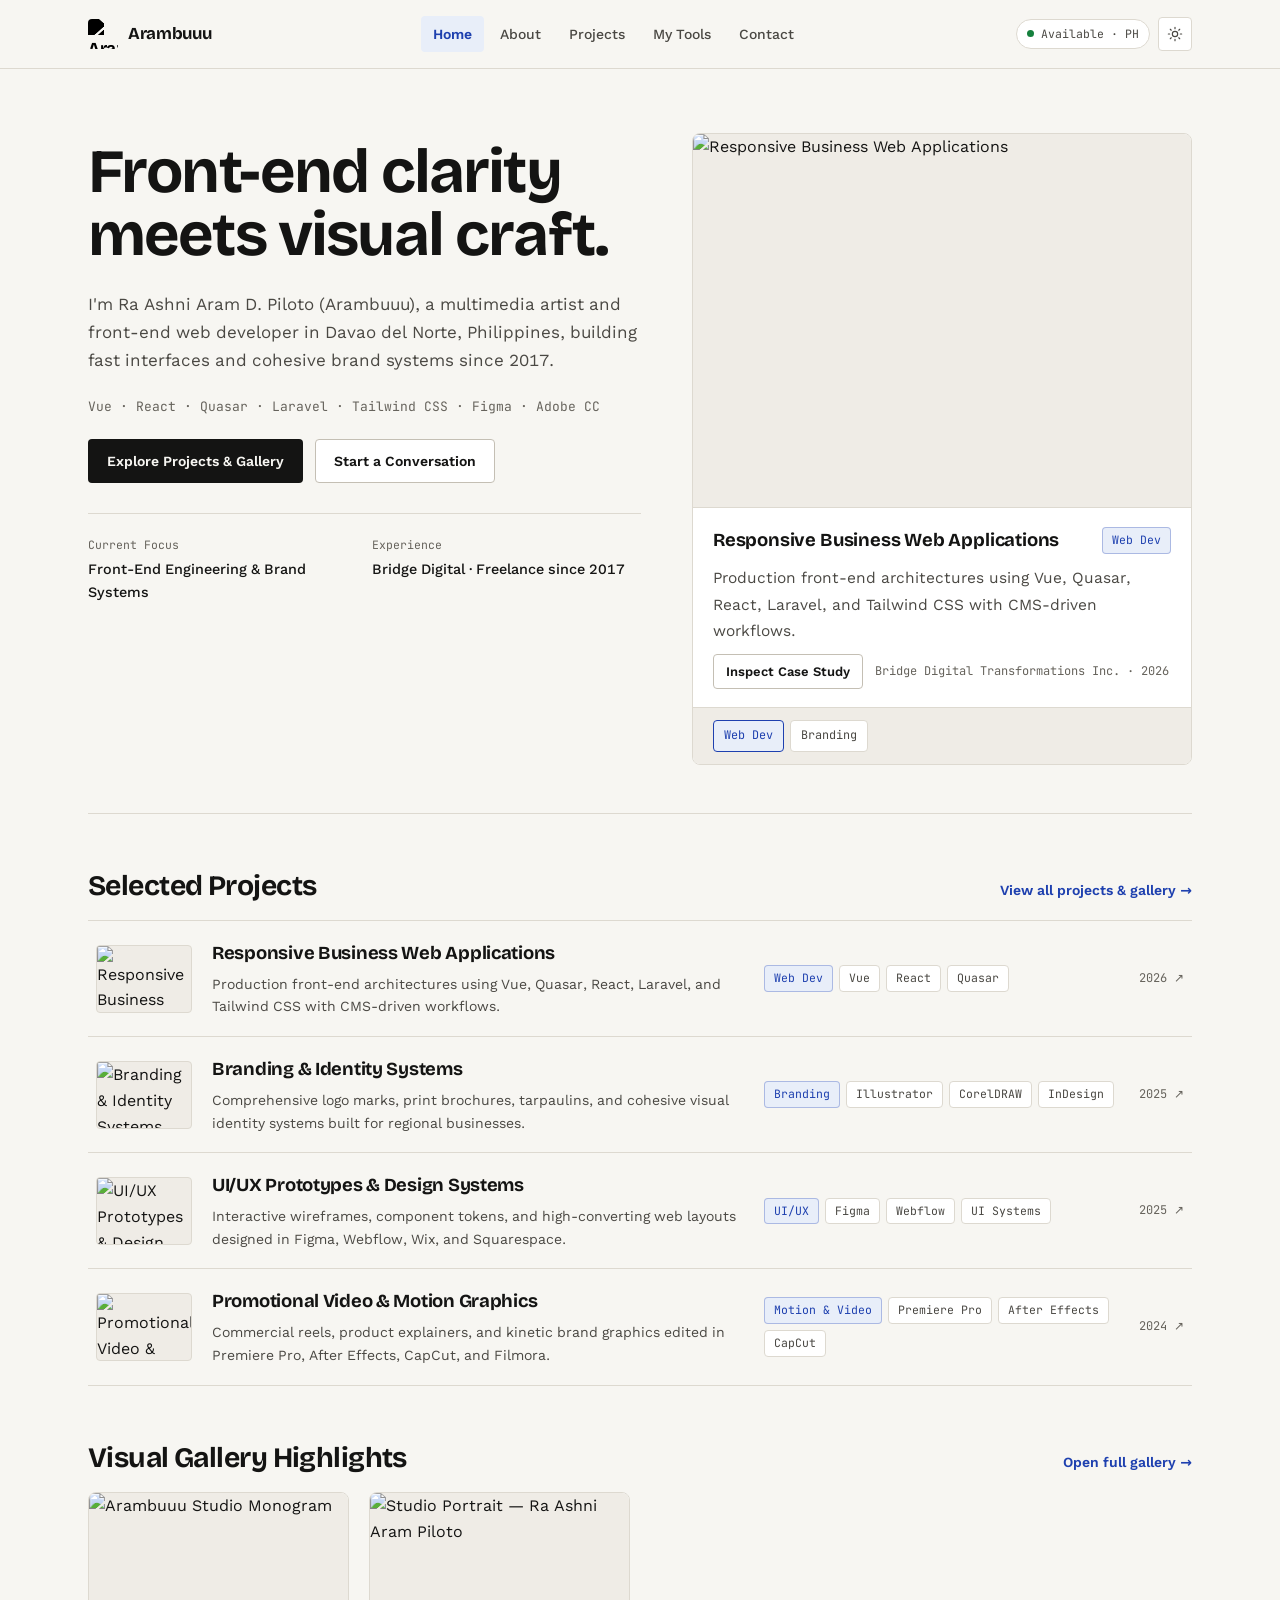
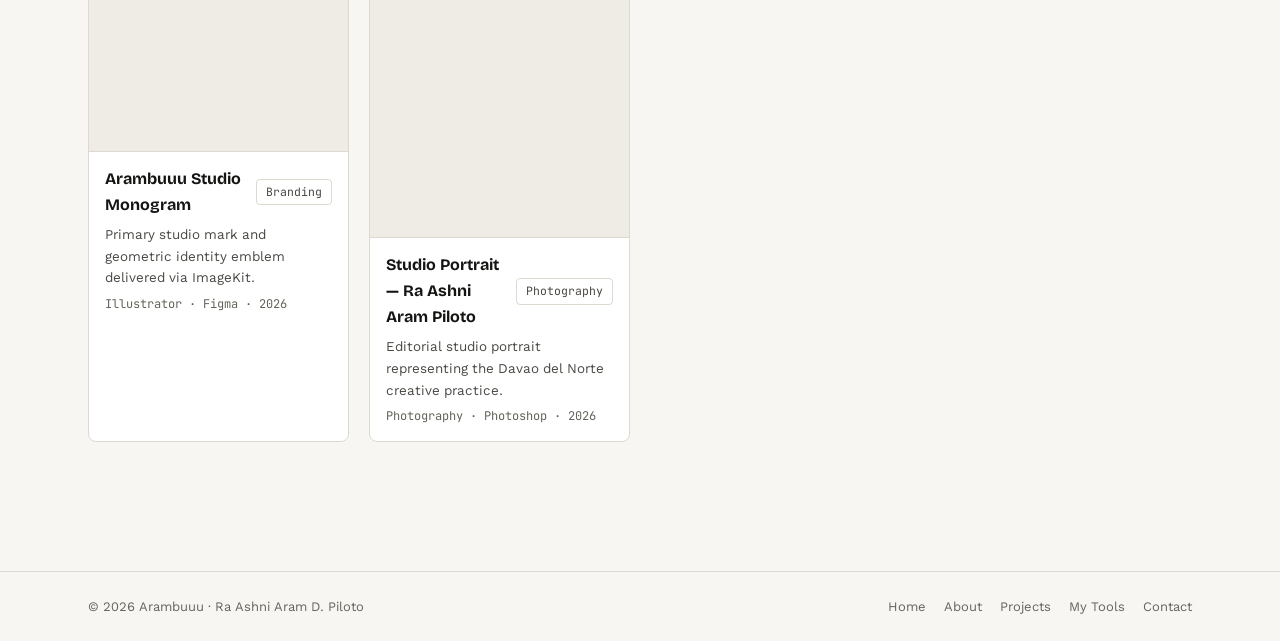
==== commit 32e31074: "refactor: reorganize CMS section and implement client-side app logic" ====
--- a/index.html
+++ b/index.html
@@ -41,7 +41,6 @@
             <span class="status-dot" aria-hidden="true"></span>
             <span>Available · PH</span>
           </div>
-          <a href="#admin" class="cms-nav-btn" data-route="admin">CMS</a>
           <button
             type="button"
             id="themeToggleBtn"
@@ -305,8 +304,8 @@
         </div>
       </section>
 
-      <!-- CMS / CONTENT MANAGER (#admin) -->
-      <section id="page-admin" class="page-view" aria-labelledby="adminHeading">
+      <!-- CMS / CONTENT MANAGER (Hidden / Owner Only) -->
+      <section id="page-studio-manage" class="page-view" aria-labelledby="adminHeading">
         <div class="cms-header">
           <div>
             <h1 id="adminHeading" class="page-title" style="margin-bottom: 4px">Content Manager (CMS)</h1>
@@ -318,12 +317,12 @@
           </div>
         </div>
 
-        <!-- Auth / Setup Gate -->
-        <div id="cmsAuthGate" class="cms-split">
+        <!-- Auth Gate (Clean Single Sign-In Panel) -->
+        <div id="cmsAuthGate" style="max-width: 480px; margin: 40px auto 0">
           <div class="panel">
             <h2 class="section-heading" style="margin-top: 0; margin-bottom: 14px">Owner Sign-In</h2>
             <p class="body-copy" style="margin-bottom: 18px">
-              Sign in with your Supabase Auth account to publish or edit Projects, Gallery artworks, and Inquiries. Row Level Security enforces write permissions server-side.
+              Sign in with your Supabase Auth account to manage Projects, Gallery artworks, and Inquiries.
             </p>
             <form id="cmsLoginForm" class="form-grid">
               <div class="field">
@@ -336,40 +335,7 @@
               </div>
               <div id="cmsLoginFeedback" aria-live="polite"></div>
               <div class="btn-row">
-                <button type="submit" id="cmsLoginSubmitBtn" class="btn btn-primary">Sign In to CMS</button>
-                <button type="button" id="cmsLocalPreviewBtn" class="btn btn-secondary">Use Local Preview Mode</button>
-              </div>
-            </form>
-          </div>
-
-          <div class="panel">
-            <h2 class="section-heading" style="margin-top: 0; margin-bottom: 14px">Supabase &amp; ImageKit Connection</h2>
-            <p class="body-copy" style="margin-bottom: 16px">
-              Connect your free-tier Supabase project URL and public Anon Key. Private ImageKit keys stay strictly in Vercel environment variables (<code class="mono-meta">/api/imagekit-auth</code>).
-            </p>
-            <form id="cmsQuickConfigForm" class="form-grid">
-              <div class="field">
-                <label for="cfgSupabaseUrl">Supabase Project URL</label>
-                <input type="url" id="cfgSupabaseUrl" placeholder="https://xyzcompany.supabase.co" />
-              </div>
-              <div class="field">
-                <label for="cfgSupabaseAnon">Supabase Anon Key</label>
-                <input type="text" id="cfgSupabaseAnon" placeholder="eyJhbGciOi..." />
-              </div>
-              <div class="form-row-2">
-                <div class="field">
-                  <label for="cfgImageKitEndpoint">ImageKit URL Endpoint</label>
-                  <input type="url" id="cfgImageKitEndpoint" placeholder="https://ik.imagekit.io/arambuuu" />
-                </div>
-                <div class="field">
-                  <label for="cfgImageKitFolder">Upload Folder</label>
-                  <input type="text" id="cfgImageKitFolder" placeholder="/Arambuuu/cms" />
-                </div>
-              </div>
-              <div id="cmsConfigFeedback" aria-live="polite"></div>
-              <div class="btn-row">
-                <button type="submit" class="btn btn-secondary">Save Connection</button>
-                <button type="button" id="cmsResetConfigBtn" class="btn btn-ghost">Reset</button>
+                <button type="submit" id="cmsLoginSubmitBtn" class="btn btn-primary" style="width: 100%">Sign In to CMS</button>
               </div>
             </form>
           </div>
@@ -587,9 +553,41 @@
           <!-- Tab: Connection & Export -->
           <div id="cmsTabSettings" class="cms-split" hidden>
             <div class="panel">
-              <h2 class="section-heading" style="margin-top: 0; margin-bottom: 14px">Active Endpoints</h2>
+              <h2 class="section-heading" style="margin-top: 0; margin-bottom: 14px">Supabase &amp; ImageKit Connection</h2>
+              <p class="body-copy" style="margin-bottom: 16px">
+                Connect your free-tier Supabase project URL and public Anon Key. Private ImageKit keys stay strictly in Vercel environment variables (<code class="mono-meta">/api/imagekit-auth</code>).
+              </p>
+              <form id="cmsQuickConfigForm" class="form-grid">
+                <div class="field">
+                  <label for="cfgSupabaseUrl">Supabase Project URL</label>
+                  <input type="url" id="cfgSupabaseUrl" placeholder="https://xyzcompany.supabase.co" />
+                </div>
+                <div class="field">
+                  <label for="cfgSupabaseAnon">Supabase Anon Key</label>
+                  <input type="text" id="cfgSupabaseAnon" placeholder="eyJhbGciOi..." />
+                </div>
+                <div class="form-row-2">
+                  <div class="field">
+                    <label for="cfgImageKitEndpoint">ImageKit URL Endpoint</label>
+                    <input type="url" id="cfgImageKitEndpoint" placeholder="https://ik.imagekit.io/arambuuu" />
+                  </div>
+                  <div class="field">
+                    <label for="cfgImageKitFolder">Upload Folder</label>
+                    <input type="text" id="cfgImageKitFolder" placeholder="/Arambuuu/cms" />
+                  </div>
+                </div>
+                <div id="cmsConfigFeedback" aria-live="polite"></div>
+                <div class="btn-row">
+                  <button type="submit" class="btn btn-secondary">Save Connection</button>
+                  <button type="button" id="cmsResetConfigBtn" class="btn btn-ghost">Reset</button>
+                </div>
+              </form>
+            </div>
+
+            <div class="panel">
+              <h2 class="section-heading" style="margin-top: 0; margin-bottom: 14px">Active Endpoints &amp; Export</h2>
               <p class="body-copy" style="margin-bottom: 14px">
-                Updates apply immediately in this browser. To make them global for all visitors on Vercel, paste your public Supabase URL and Anon Key into <code class="mono-meta">js/config.js</code>.
+                Updates apply immediately in this browser. To make them default for all visitors on Vercel, paste your public Supabase URL and Anon Key into <code class="mono-meta">js/config.js</code>.
               </p>
               <div id="cmsSettingsSummary" class="form-grid"></div>
               <div class="btn-row" style="margin-top: 16px">
@@ -597,16 +595,6 @@
                 <button type="button" id="cmsCopyConfigBtn" class="btn btn-ghost btn-sm">Copy js/config.js Snippet</button>
               </div>
               <div id="cmsSettingsFeedback" style="margin-top: 12px" aria-live="polite"></div>
-            </div>
-
-            <div class="panel">
-              <h2 class="section-heading" style="margin-top: 0; margin-bottom: 14px">Security Checklist (Free Tier)</h2>
-              <ul class="timeline-bullets">
-                <li><strong>Database RLS:</strong> Public visitors can only read <code class="mono-meta">published = true</code> items and insert into <code class="mono-meta">contact_messages</code>.</li>
-                <li><strong>Auth Gate:</strong> Writes and message reads require a verified Supabase Auth JWT.</li>
-                <li><strong>ImageKit Signing:</strong> <code class="mono-meta">/api/imagekit-auth</code> verifies your Supabase JWT before signing HMAC-SHA1 upload tokens; private key never leaves Vercel env vars.</li>
-                <li><strong>Bandwidth Control:</strong> All thumbnails append <code class="mono-meta">?tr=w-...,q-80,f-auto</code> via ImageKit.</li>
-              </ul>
             </div>
           </div>
         </div>
@@ -622,7 +610,6 @@
           <a href="#projects" data-route="projects">Projects</a>
           <a href="#tools" data-route="tools">My Tools</a>
           <a href="#contact" data-route="contact">Contact</a>
-          <a href="#admin" data-route="admin">CMS</a>
         </div>
       </div>
     </footer>
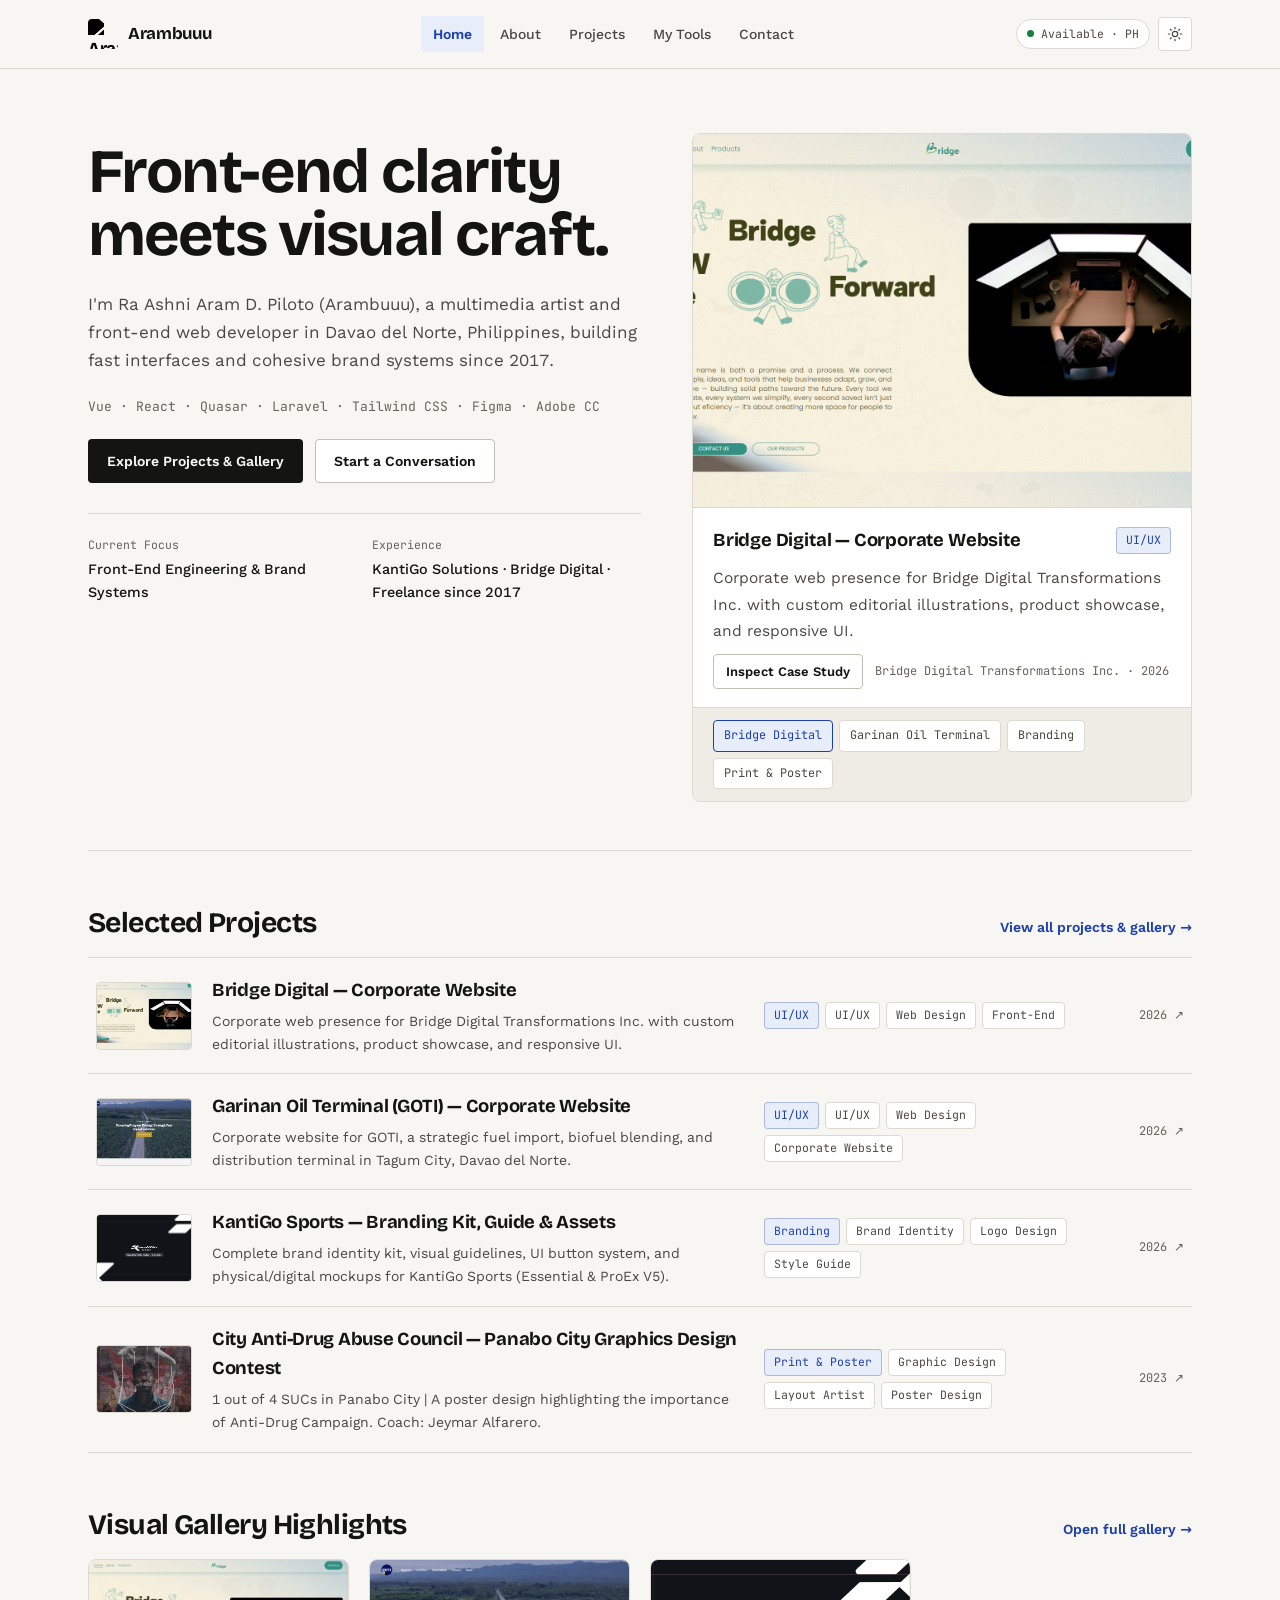
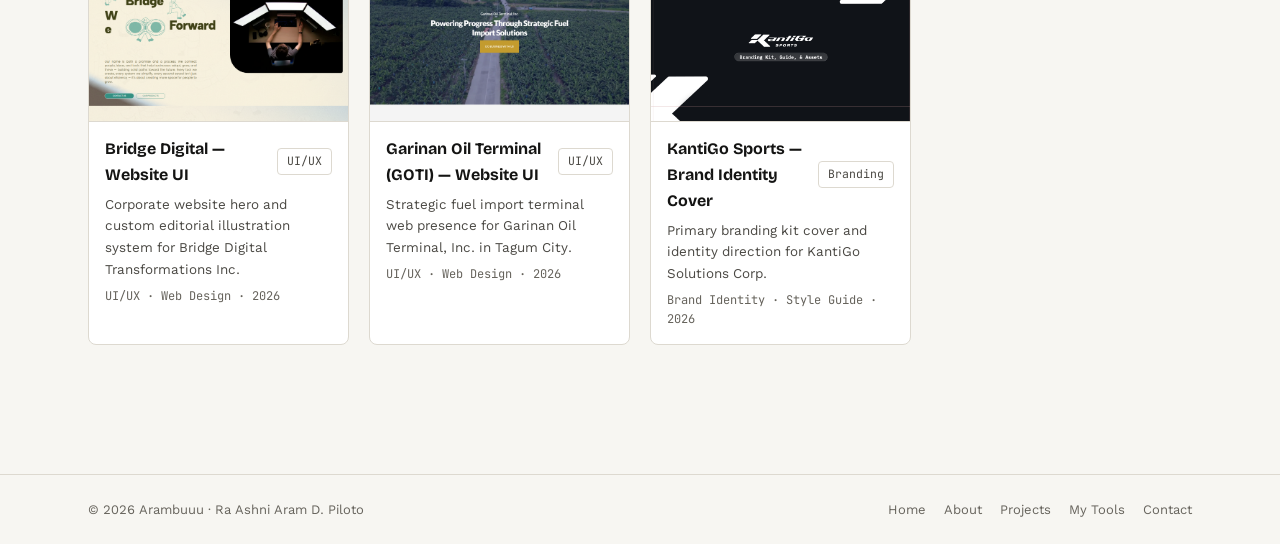
==== commit 17ba2b3c: "feat: build complete portfolio application with seed data and supabase integration" ====
--- a/index.html
+++ b/index.html
@@ -96,7 +96,7 @@
               </div>
               <div>
                 <div class="meta-label">Experience</div>
-                <div class="meta-value">Bridge Digital · Freelance since 2017</div>
+                <div class="meta-value">KantiGo Solutions · Bridge Digital · Freelance since 2017</div>
               </div>
             </div>
           </div>
@@ -257,6 +257,10 @@
                 <a href="https://github.com/Arambuuu" target="_blank" rel="noopener noreferrer">github.com/Arambuuu</a>
               </div>
               <div class="contact-row">
+                <span class="mono-meta">Facebook</span>
+                <a href="https://www.facebook.com/Arambuuuuu" target="_blank" rel="noopener noreferrer">facebook.com/Arambuuuuu</a>
+              </div>
+              <div class="contact-row">
                 <span class="mono-meta">Canva Archive</span>
                 <a href="https://arambuuu.my.canva.site/portfolio-arambuuu" target="_blank" rel="noopener noreferrer">portfolio-arambuuu</a>
               </div>
@@ -376,6 +380,7 @@
                       <option value="Web Dev">Web Dev</option>
                       <option value="UI/UX">UI/UX</option>
                       <option value="Branding">Branding</option>
+                      <option value="Print & Poster">Print &amp; Poster</option>
                       <option value="Motion & Video">Motion &amp; Video</option>
                       <option value="Digital Marketing">Digital Marketing</option>
                     </select>
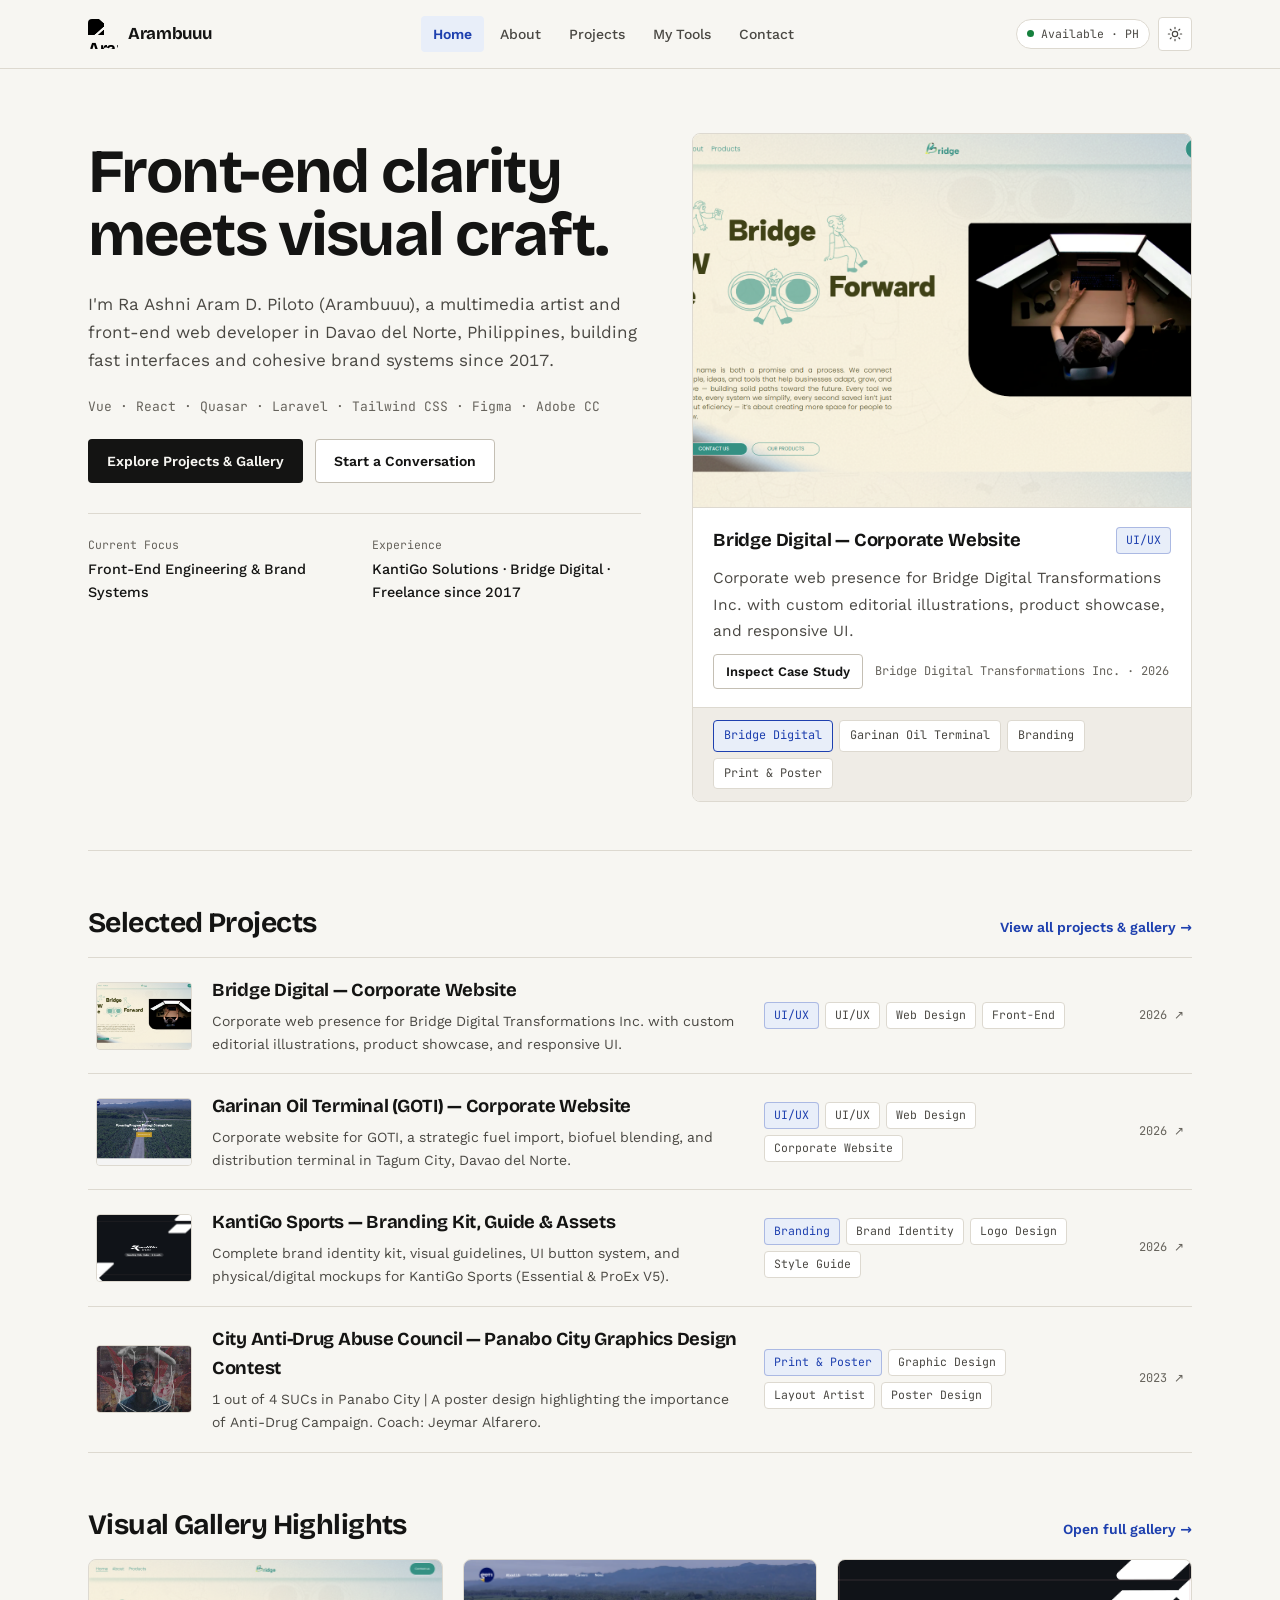
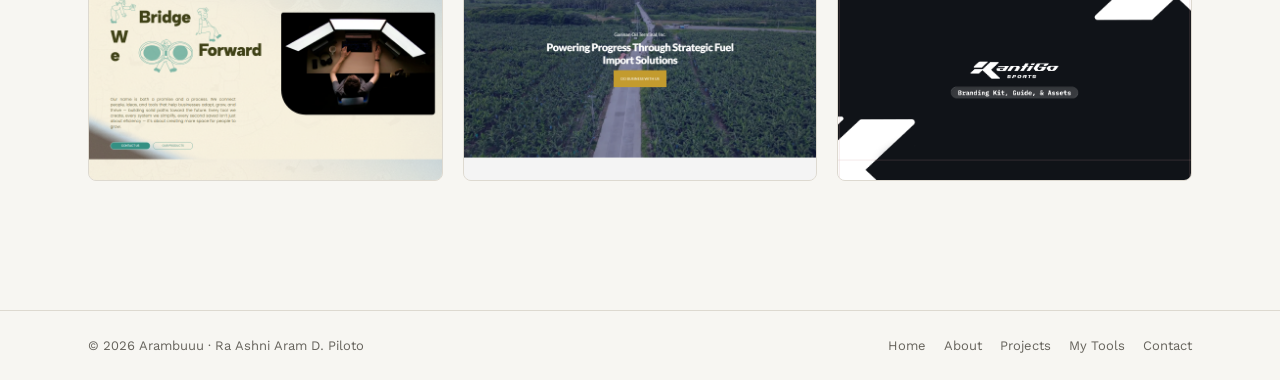
==== commit d75516b5: "feat: add profile asset, seed data, and verification tests" ====
--- a/index.html
+++ b/index.html
@@ -105,7 +105,7 @@
             <div id="homeSpecimenFrame" class="specimen-frame" role="button" tabindex="0" aria-label="Open featured specimen details">
               <img
                 id="homeSpecimenImg"
-                src="https://ik.imagekit.io/arambuuu/Arambuuu/profile.png?tr=w-960,q-82,f-auto"
+                src="./assets/profile.jpg"
                 alt="Featured project specimen"
               />
             </div>
@@ -155,7 +155,7 @@
 
           <figure class="portrait-figure">
             <img
-              src="https://ik.imagekit.io/arambuuu/Arambuuu/profile.png?tr=w-720,q-85,f-auto"
+              src="./assets/profile.jpg"
               alt="Portrait of Ra Ashni Aram D. Piloto"
               loading="lazy"
             />
@@ -636,7 +636,7 @@
         <img
           id="dlgProjectImg"
           class="dialog-media"
-          src="https://ik.imagekit.io/arambuuu/Arambuuu/profile.png?tr=w-1200,q-85,f-auto"
+          src="./assets/profile.jpg"
           alt="Project case study preview"
         />
         <h2 id="dlgProjectTitle" class="page-title" style="font-size: 1.75rem; margin-bottom: 0"></h2>
--- a/css/style.css
+++ b/css/style.css
@@ -707,71 +707,119 @@
 /* Gallery Grid */
 .gallery-grid {
   display: grid;
-  grid-template-columns: repeat(auto-fill, minmax(260px, 1fr));
+  grid-template-columns: repeat(auto-fill, minmax(300px, 1fr));
   gap: 20px;
 }
 
 .gallery-card {
+  position: relative;
+  aspect-ratio: 16 / 10;
   border: 1px solid var(--rule);
   border-radius: var(--radius-md);
-  background: var(--surface-pure);
+  background: var(--surface);
   overflow: hidden;
-  display: flex;
-  flex-direction: column;
-  transition: box-shadow 0.2s var(--ease-out), border-color 0.2s;
-}
-
-.gallery-card:hover {
+  cursor: pointer;
+  transition: box-shadow 0.22s var(--ease-out), border-color 0.22s;
+}
+
+.gallery-card:hover,
+.gallery-card:focus-visible {
   border-color: var(--rule-strong);
   box-shadow: var(--shadow-lift);
 }
 
+.gallery-card:focus-visible {
+  outline: 2px solid var(--accent);
+  outline-offset: 2px;
+}
+
 .gallery-media {
+  position: absolute;
+  inset: 0;
   width: 100%;
-  aspect-ratio: 4 / 3;
+  height: 100%;
   background: var(--surface);
   overflow: hidden;
-  border-bottom: 1px solid var(--rule);
-  cursor: pointer;
-}
-
-.gallery-media[data-ratio="1/1"] {
-  aspect-ratio: 1 / 1;
-}
-.gallery-media[data-ratio="3/4"] {
-  aspect-ratio: 3 / 4;
-}
-.gallery-media[data-ratio="16/10"] {
-  aspect-ratio: 16 / 10;
 }
 
 .gallery-media img {
   width: 100%;
   height: 100%;
   object-fit: cover;
+  object-position: center;
   transition: transform 0.35s var(--ease-out);
 }
 
-.gallery-card:hover .gallery-media img {
-  transform: scale(1.03);
+.gallery-media[data-ratio="3/4"] img {
+  object-position: center 22%;
+}
+
+.gallery-card:hover .gallery-media img,
+.gallery-card:focus-visible .gallery-media img {
+  transform: scale(1.04);
 }
 
 .gallery-info {
-  padding: 14px 16px;
+  position: absolute;
+  inset: 0;
+  z-index: 1;
+  padding: 18px 20px;
   display: flex;
   flex-direction: column;
-  gap: 6px;
-}
-
-.gallery-title {
+  justify-content: flex-end;
+  gap: 8px;
+  background: linear-gradient(
+    180deg,
+    rgba(16, 16, 15, 0.1) 0%,
+    rgba(16, 16, 15, 0.72) 48%,
+    rgba(16, 16, 15, 0.94) 100%
+  );
+  color: #f7f6f2;
+  opacity: 0;
+  transform: translateY(6px);
+  pointer-events: none;
+  transition: opacity 0.22s var(--ease-out), transform 0.22s var(--ease-out);
+}
+
+.gallery-card:hover .gallery-info,
+.gallery-card:focus-visible .gallery-info,
+.gallery-card:focus-within .gallery-info {
+  opacity: 1;
+  transform: translateY(0);
+}
+
+.gallery-info .specimen-top {
+  align-items: flex-start;
+}
+
+.gallery-info .gallery-title {
   font-family: var(--font-display);
   font-size: 1rem;
   font-weight: 700;
-}
-
-.gallery-caption {
-  font-size: 0.84rem;
-  color: var(--ink-secondary);
+  line-height: 1.25;
+  color: #ffffff;
+}
+
+.gallery-info .gallery-caption {
+  font-size: 0.83rem;
+  line-height: 1.45;
+  color: rgba(247, 246, 242, 0.86);
+  display: -webkit-box;
+  -webkit-line-clamp: 2;
+  -webkit-box-orient: vertical;
+  overflow: hidden;
+}
+
+.gallery-info .mono-meta {
+  color: rgba(247, 246, 242, 0.72);
+}
+
+.gallery-info .chip {
+  background: rgba(247, 246, 242, 0.14);
+  border-color: rgba(247, 246, 242, 0.28);
+  color: #ffffff;
+  backdrop-filter: blur(6px);
+  flex-shrink: 0;
 }
 
 /* About Page */
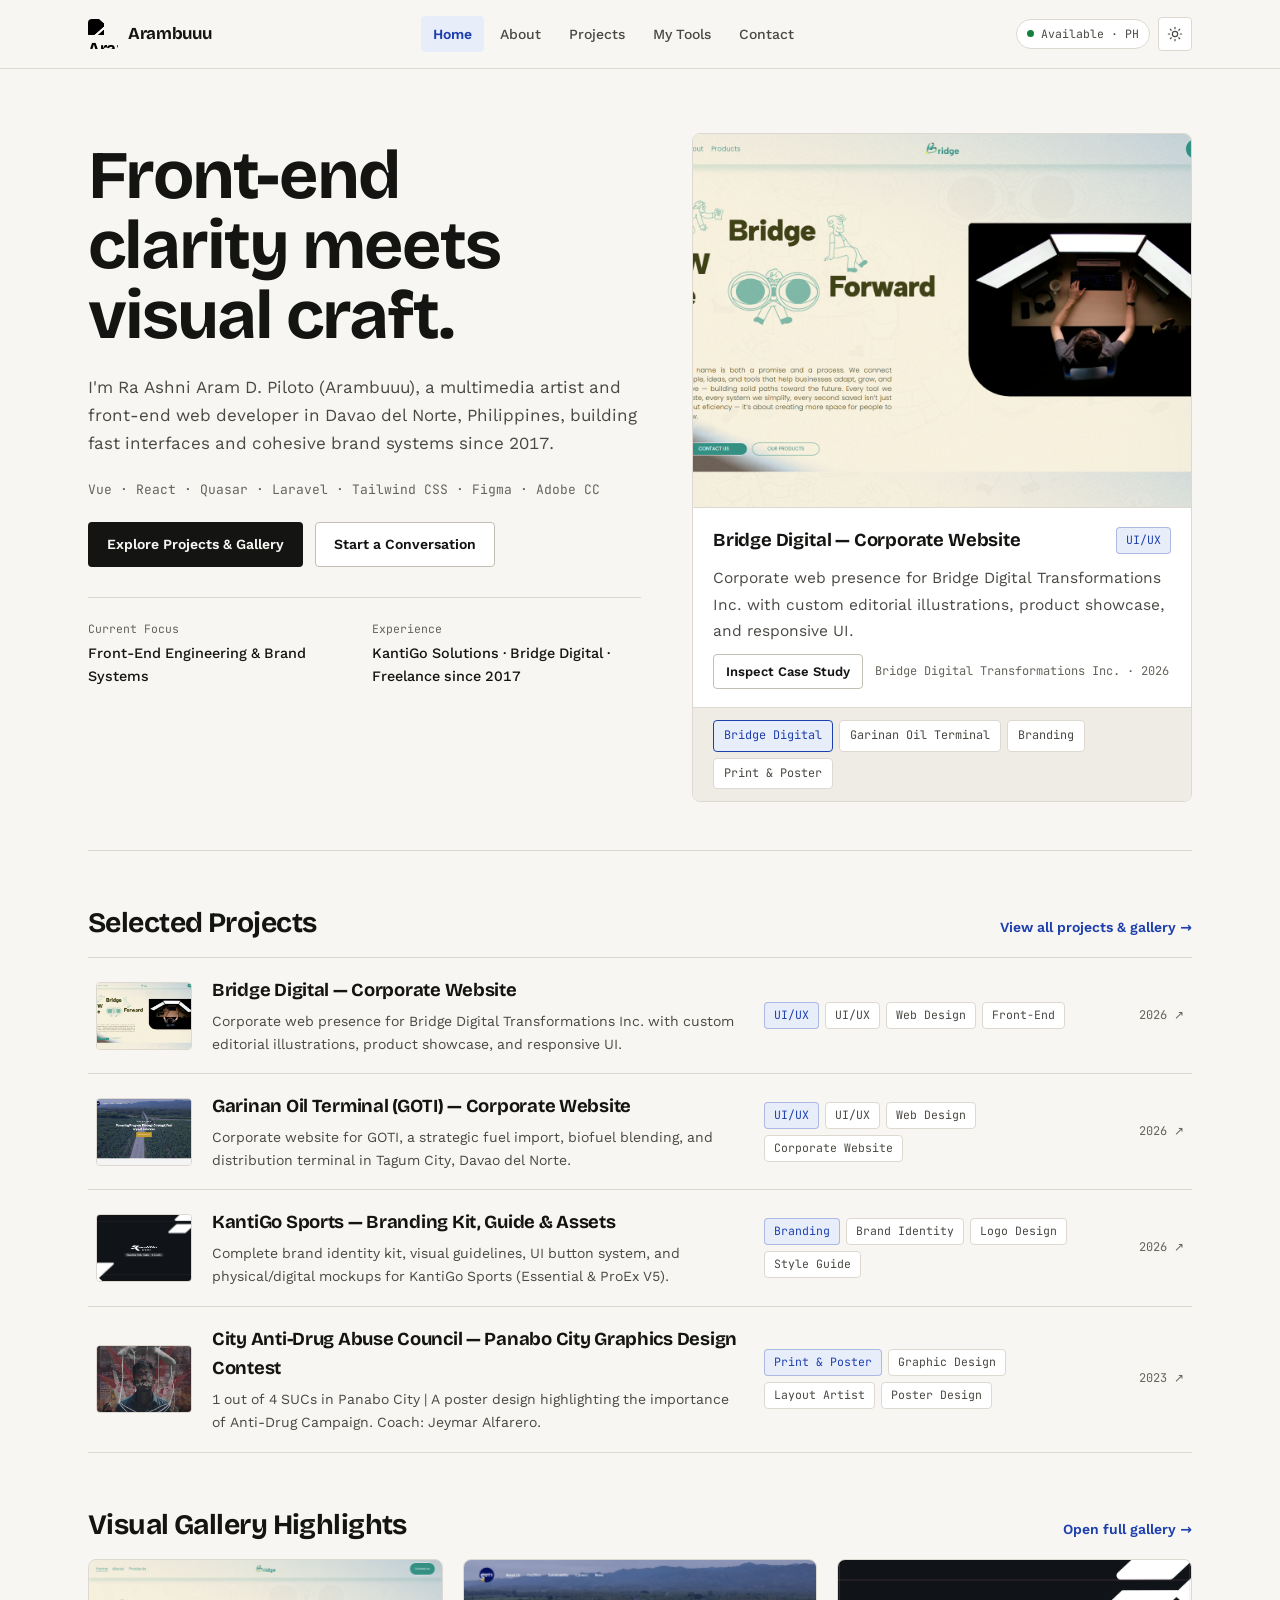
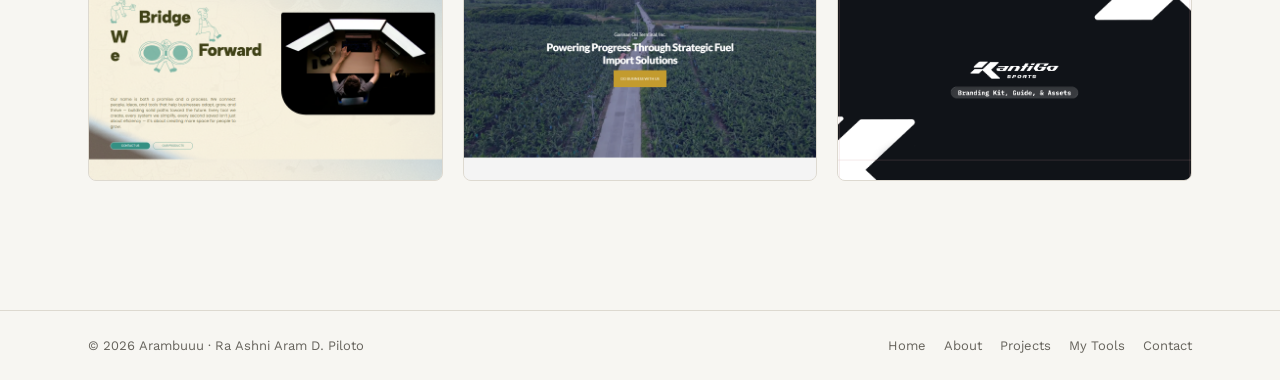
==== commit 5a0f9d3c: "feat: implement portfolio web application with CSS styling, HTML structure, logic, and tests" ====
--- a/index.html
+++ b/index.html
@@ -2,7 +2,7 @@
 <html lang="en">
   <head>
     <meta charset="UTF-8" />
-    <meta name="viewport" content="width=device-width, initial-scale=1.0" />
+    <meta name="viewport" content="width=device-width, initial-scale=1.0, viewport-fit=cover" />
     <meta
       name="description"
       content="Portfolio of Ra Ashni Aram D. Piloto (Arambuuu) — Multimedia Artist and Front-End Developer crafting minimal web applications, brand systems, and visual experiences."
--- a/css/style.css
+++ b/css/style.css
@@ -117,7 +117,7 @@
   color: var(--ink);
   line-height: 1.62;
   -webkit-font-smoothing: antialiased;
-  overflow-x: hidden;
+  overflow-x: clip;
   caret-color: var(--accent);
   font-variant-numeric: tabular-nums;
 }
@@ -187,7 +187,8 @@
   width: 100%;
   max-width: var(--container-max);
   margin: 0 auto;
-  padding-inline: clamp(18px, 4vw, 48px);
+  padding-left: max(clamp(16px, 4vw, 48px), env(safe-area-inset-left));
+  padding-right: max(clamp(16px, 4vw, 48px), env(safe-area-inset-right));
 }
 
 /* Header & Navigation */
@@ -195,6 +196,7 @@
   position: sticky;
   top: 0;
   z-index: 40;
+  padding-top: env(safe-area-inset-top);
   background: color-mix(in srgb, var(--paper) 92%, transparent);
   backdrop-filter: blur(10px);
   border-bottom: 1px solid var(--rule);
@@ -358,7 +360,7 @@
 .display-title {
   font-family: var(--font-display);
   font-weight: 700;
-  font-size: clamp(2.35rem, 4.8vw, 4.25rem);
+  font-size: clamp(2rem, 5.4vw, 4.25rem);
   line-height: 1.03;
   letter-spacing: -0.03em;
   color: var(--ink);
@@ -368,7 +370,7 @@
 .page-title {
   font-family: var(--font-display);
   font-weight: 700;
-  font-size: clamp(2rem, 3.8vw, 3.1rem);
+  font-size: clamp(1.75rem, 4.2vw, 3.1rem);
   line-height: 1.08;
   letter-spacing: -0.025em;
   color: var(--ink);
@@ -383,7 +385,7 @@
   line-height: 1.15;
   letter-spacing: -0.02em;
   color: var(--ink);
-  margin-top: 56px;
+  margin-top: clamp(36px, 5vw, 56px);
   margin-bottom: 18px;
 }
 
@@ -555,8 +557,10 @@
   transition: transform 0.35s var(--ease-out);
 }
 
-.specimen-frame:hover img {
-  transform: scale(1.02);
+@media (hover: hover) {
+  .specimen-frame:hover img {
+    transform: scale(1.02);
+  }
 }
 
 .specimen-body {
@@ -568,6 +572,7 @@
 
 .specimen-top {
   display: flex;
+  flex-wrap: wrap;
   align-items: center;
   justify-content: space-between;
   gap: 12px;
@@ -610,10 +615,11 @@
 /* Home Selected Ledger & Gallery Preview */
 .section-bar {
   display: flex;
+  flex-wrap: wrap;
   align-items: baseline;
   justify-content: space-between;
-  gap: 16px;
-  margin-top: 56px;
+  gap: 8px 16px;
+  margin-top: clamp(36px, 5vw, 56px);
   margin-bottom: 18px;
 }
 
@@ -707,7 +713,7 @@
 /* Gallery Grid */
 .gallery-grid {
   display: grid;
-  grid-template-columns: repeat(auto-fill, minmax(300px, 1fr));
+  grid-template-columns: repeat(auto-fill, minmax(min(100%, 280px), 1fr));
   gap: 20px;
 }
 
@@ -754,7 +760,12 @@
   object-position: center 22%;
 }
 
-.gallery-card:hover .gallery-media img,
+@media (hover: hover) {
+  .gallery-card:hover .gallery-media img {
+    transform: scale(1.04);
+  }
+}
+
 .gallery-card:focus-visible .gallery-media img {
   transform: scale(1.04);
 }
@@ -788,6 +799,19 @@
   transform: translateY(0);
 }
 
+@media (hover: none), (pointer: coarse) {
+  .gallery-info {
+    opacity: 1;
+    transform: none;
+    background: linear-gradient(
+      180deg,
+      transparent 28%,
+      rgba(16, 16, 15, 0.72) 70%,
+      rgba(16, 16, 15, 0.92) 100%
+    );
+  }
+}
+
 .gallery-info .specimen-top {
   align-items: flex-start;
 }
@@ -850,6 +874,7 @@
   font-size: 0.75rem;
   color: var(--ink-muted);
   display: flex;
+  flex-wrap: wrap;
   justify-content: space-between;
   gap: 8px;
 }
@@ -1032,7 +1057,7 @@
   border: 1px solid var(--rule);
   border-radius: var(--radius-md);
   background: var(--surface-pure);
-  padding: 24px;
+  padding: clamp(16px, 3vw, 24px);
 }
 
 .form-grid {
@@ -1147,6 +1172,10 @@
   gap: 14px;
 }
 
+.cms-item > div {
+  min-width: 0;
+}
+
 .cms-item-left {
   display: flex;
   align-items: center;
@@ -1250,6 +1279,7 @@
 .site-footer {
   border-top: 1px solid var(--rule);
   padding-block: 24px;
+  padding-bottom: max(24px, env(safe-area-inset-bottom));
   margin-top: 40px;
 }
 
@@ -1284,6 +1314,41 @@
   text-align: center;
   color: var(--ink-muted);
   background: var(--surface-pure);
+}
+
+/* Input Method & Reduced Motion */
+@media (pointer: coarse) {
+  .icon-btn {
+    min-width: 44px;
+    min-height: 44px;
+  }
+  .btn,
+  .btn-sm,
+  .filter-pill,
+  .specimen-tab {
+    min-height: 44px;
+    display: inline-flex;
+    align-items: center;
+    justify-content: center;
+  }
+  .footer-links a {
+    padding-block: 6px;
+    display: inline-block;
+  }
+}
+
+@media (prefers-reduced-motion: reduce) {
+  html {
+    scroll-behavior: auto;
+  }
+  .page-view.is-active {
+    animation: none;
+  }
+  .specimen-frame img,
+  .gallery-media img,
+  .gallery-info {
+    transition: none;
+  }
 }
 
 /* Responsive */
@@ -1297,6 +1362,13 @@
   .status-pill {
     display: none;
   }
+  .portrait-figure {
+    max-width: 380px;
+    width: 100%;
+  }
+  .nav-link {
+    padding: 7px 10px;
+  }
 }
 
 @media (max-width: 780px) {
@@ -1306,11 +1378,14 @@
   .primary-nav {
     display: none;
     position: absolute;
-    top: 68px;
+    top: 100%;
     left: 0;
     right: 0;
     background: var(--paper);
     border-bottom: 1px solid var(--rule);
+    box-shadow: var(--shadow-lift);
+    max-height: calc(100dvh - 100%);
+    overflow-y: auto;
     flex-direction: column;
     align-items: stretch;
     padding: 12px 18px 18px;
@@ -1319,12 +1394,37 @@
   .primary-nav.is-open {
     display: flex;
   }
+  .primary-nav .nav-link {
+    display: flex;
+    align-items: center;
+    min-height: 44px;
+    padding: 10px 12px;
+  }
   .project-row {
-    grid-template-columns: 72px minmax(0, 1fr);
-  }
-  .project-row .chip-group,
+    grid-template-columns: 72px minmax(0, 1fr) auto;
+    align-items: start;
+    gap: 10px 14px;
+    padding: 16px 4px;
+  }
+  .project-thumb {
+    width: 72px;
+    height: 54px;
+  }
+  .project-row .chip-group {
+    display: flex;
+    grid-column: 1 / -1;
+    grid-row: 2;
+  }
   .project-row .project-open-label {
-    display: none;
+    display: inline-block;
+    white-space: nowrap;
+    padding-top: 2px;
+  }
+  .search-input,
+  .field input,
+  .field select,
+  .field textarea {
+    font-size: 1rem;
   }
   .timeline-item {
     grid-template-columns: 1fr;
@@ -1334,3 +1434,146 @@
     grid-template-columns: 1fr;
   }
 }
+
+@media (max-width: 720px) {
+  .tools-table-wrap {
+    padding: 0;
+    border: none;
+    background: transparent;
+    overflow-x: visible;
+  }
+  .tools-table thead {
+    position: absolute;
+    width: 1px;
+    height: 1px;
+    overflow: hidden;
+    clip: rect(0, 0, 0, 0);
+    white-space: nowrap;
+  }
+  .tools-table,
+  .tools-table tbody,
+  .tools-table tr,
+  .tools-table td {
+    display: block;
+    width: 100%;
+  }
+  .tools-table tbody {
+    display: flex;
+    flex-direction: column;
+    gap: 12px;
+  }
+  .tools-table tr {
+    border: 1px solid var(--rule);
+    border-radius: var(--radius-md);
+    background: var(--surface-pure);
+    padding: 14px 16px;
+  }
+  .tools-table td {
+    padding: 6px 0;
+    border-bottom: none;
+  }
+  .tools-table td.tool-name-cell {
+    padding-top: 0;
+    padding-bottom: 8px;
+    margin-bottom: 6px;
+    border-bottom: 1px solid var(--rule);
+    font-size: 1.05rem;
+    white-space: normal;
+  }
+  .tools-table td[data-label]::before {
+    content: attr(data-label);
+    display: block;
+    font-family: var(--font-mono);
+    font-size: 0.7rem;
+    color: var(--ink-muted);
+    margin-bottom: 3px;
+  }
+}
+
+@media (max-width: 640px) {
+  .header-inner {
+    min-height: 58px;
+    gap: 12px;
+  }
+  .toolbar {
+    align-items: stretch;
+  }
+  .search-input {
+    width: 100%;
+  }
+  .cms-item {
+    flex-direction: column;
+    align-items: stretch;
+    gap: 12px;
+  }
+  .cms-item-title {
+    white-space: normal;
+    overflow-wrap: anywhere;
+  }
+  .cms-item-actions {
+    justify-content: flex-start;
+  }
+  dialog.sheet-dialog {
+    width: 100%;
+    max-width: 100%;
+    margin: auto 0 0;
+    max-height: 92dvh;
+    border-radius: var(--radius-md) var(--radius-md) 0 0;
+    border-inline: none;
+    border-bottom: none;
+  }
+  .dialog-head {
+    padding: 14px 16px;
+  }
+  .dialog-body {
+    padding: 16px;
+    padding-bottom: max(20px, env(safe-area-inset-bottom));
+  }
+  .dialog-media {
+    max-height: 45dvh;
+  }
+}
+
+@media (max-width: 520px) {
+  .home-spread {
+    padding-bottom: 32px;
+  }
+  .home-meta-list {
+    grid-template-columns: 1fr;
+  }
+  .home-thesis .btn-row .btn,
+  .contact-grid .btn-row .btn {
+    width: 100%;
+  }
+  .specimen-body {
+    padding: 14px 16px;
+  }
+  .specimen-tabs {
+    padding: 10px 16px;
+  }
+  .project-row {
+    grid-template-columns: 60px minmax(0, 1fr) auto;
+    gap: 10px;
+  }
+  .project-thumb {
+    width: 60px;
+    height: 46px;
+  }
+  .contact-row {
+    flex-direction: column;
+    align-items: flex-start;
+    gap: 4px;
+  }
+  .contact-row a,
+  .contact-row span {
+    overflow-wrap: anywhere;
+  }
+  .footer-inner {
+    flex-direction: column;
+    align-items: flex-start;
+    gap: 10px;
+  }
+  .footer-links {
+    gap: 10px 16px;
+  }
+}
